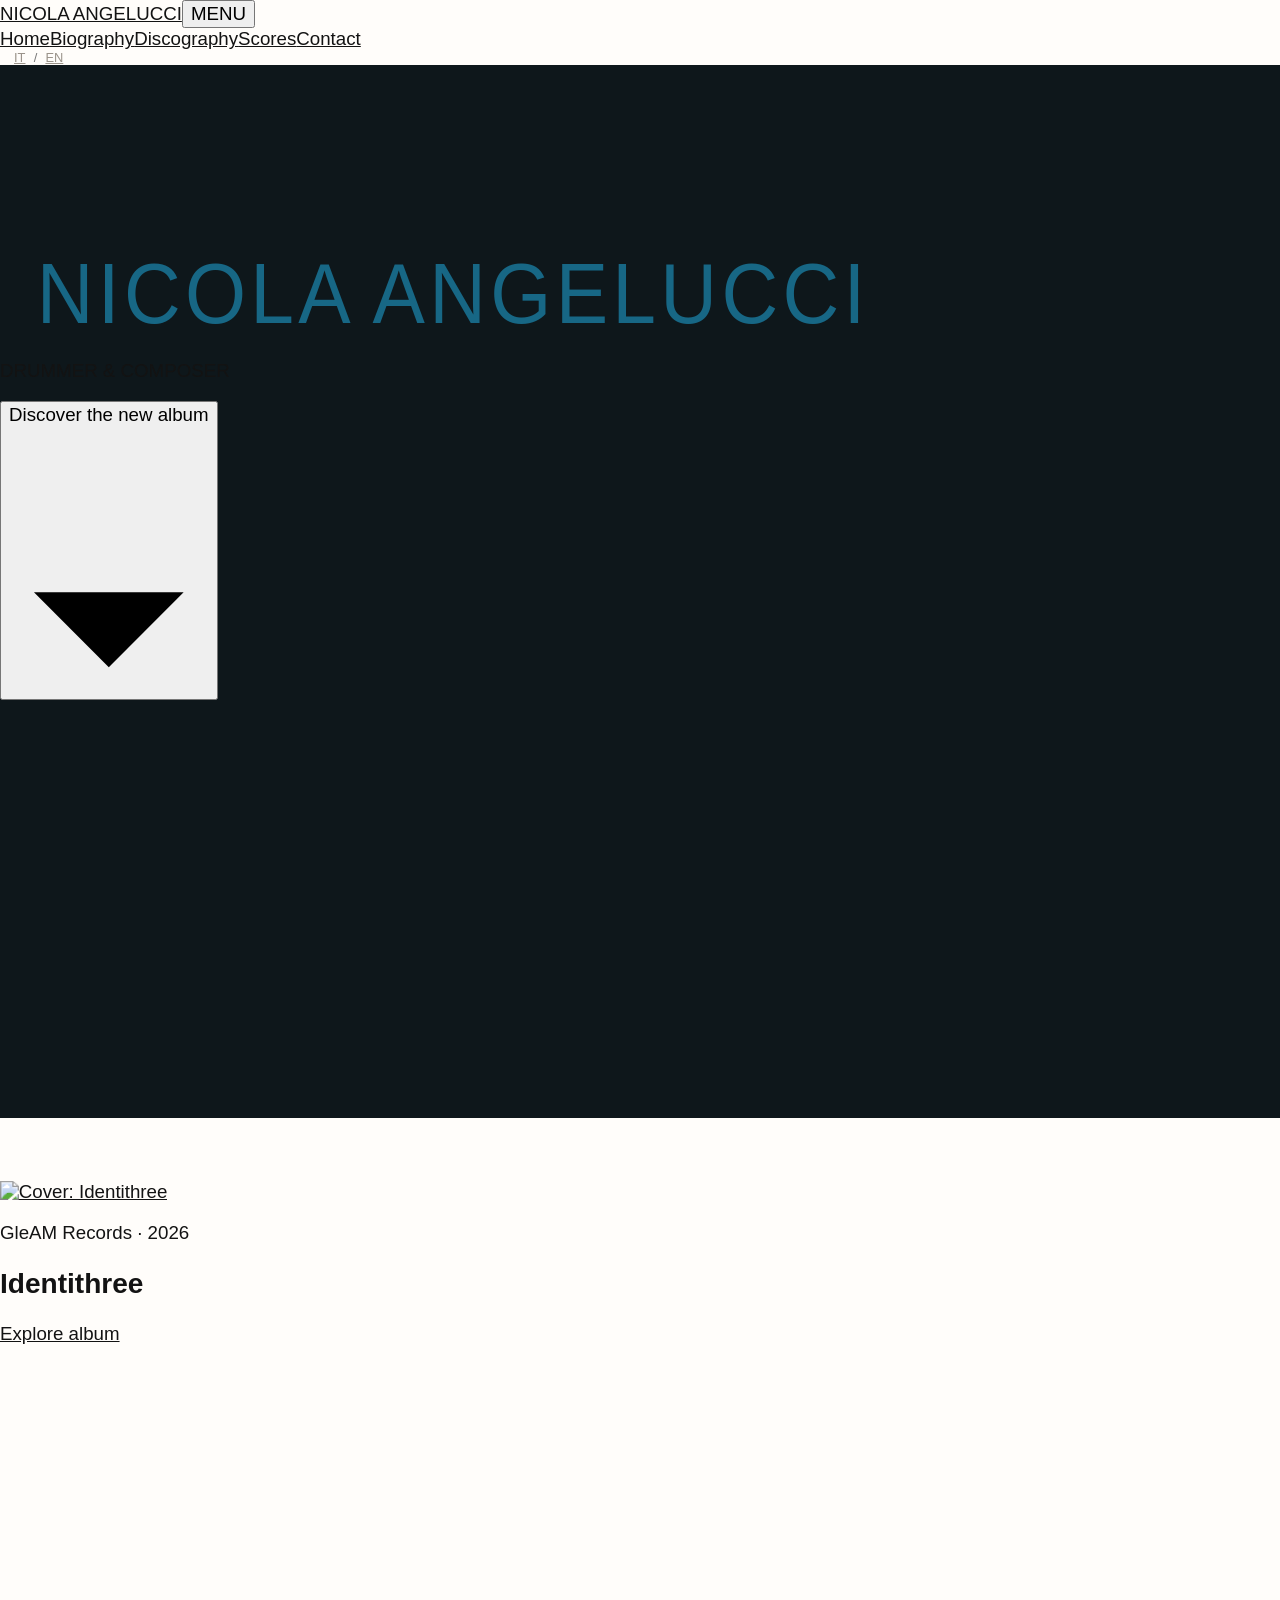
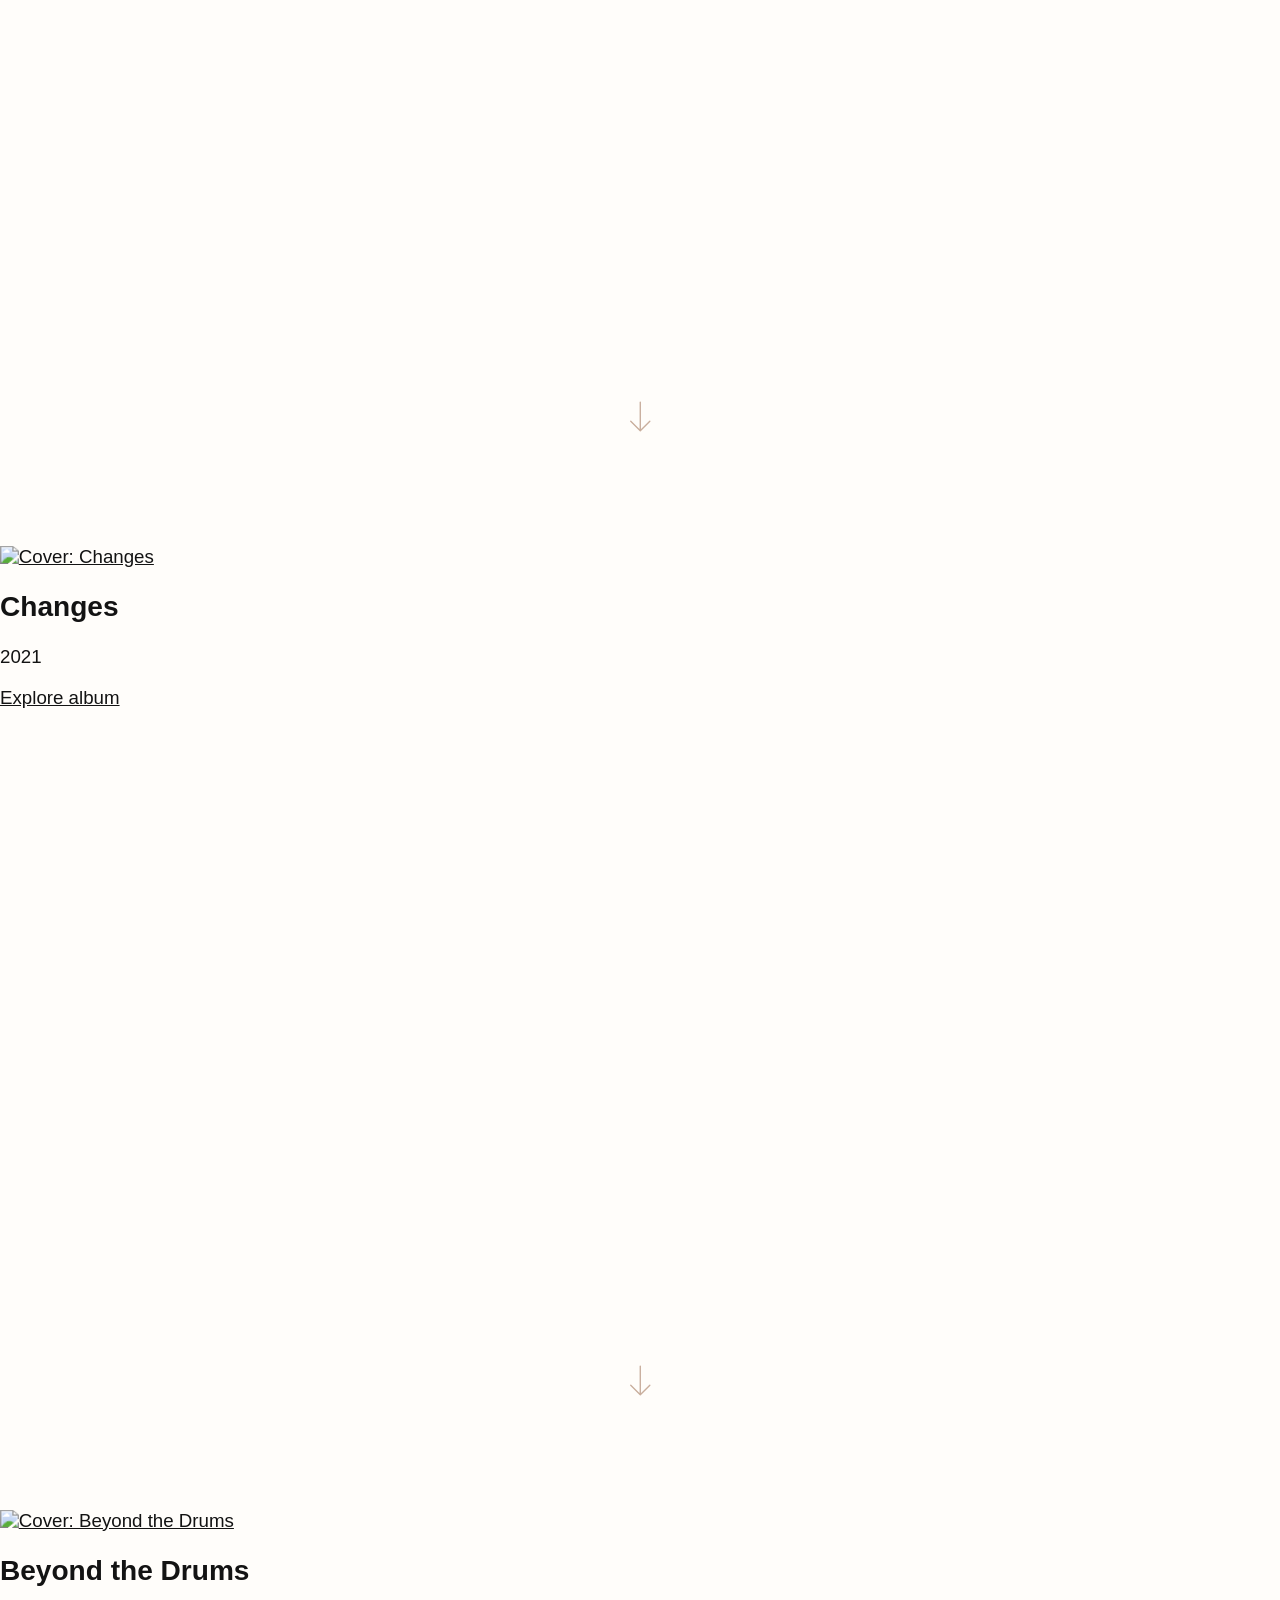
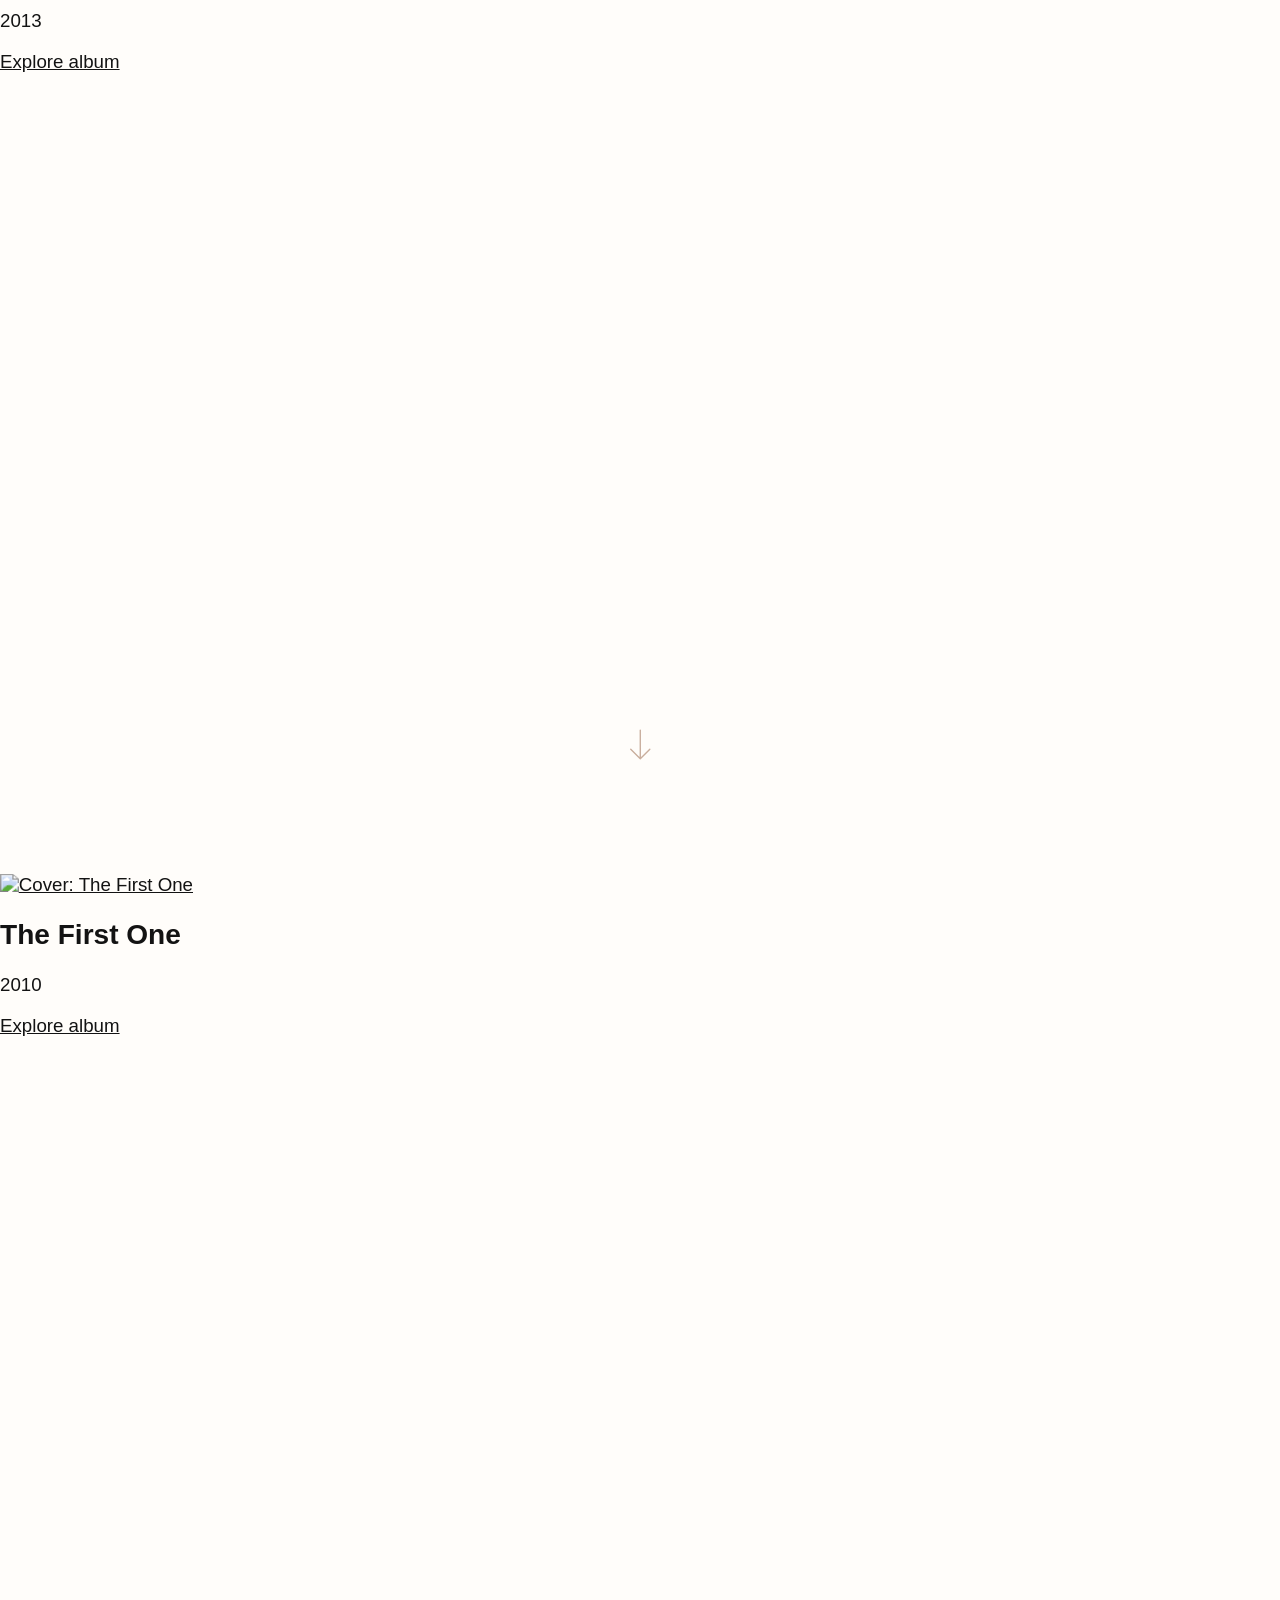
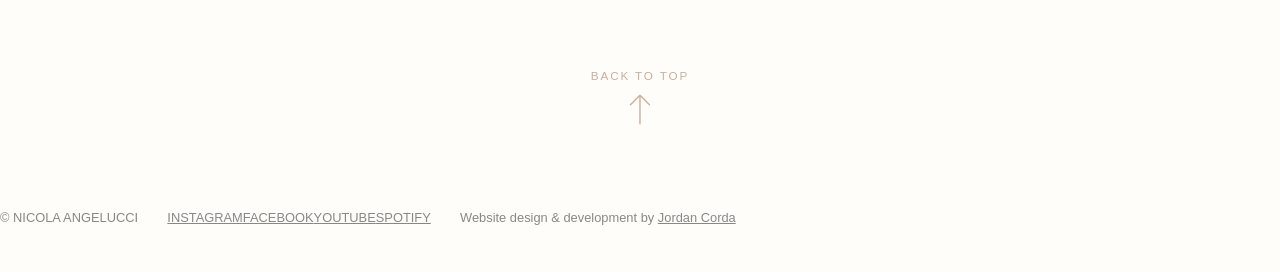
==== en/index.html @ 090c3ba3 "Add files via upload" ====
<!doctype html><html lang="en"><head><meta charset="utf-8"><meta name="viewport" content="width=device-width,initial-scale=1"><meta name="theme-color" content="#0a0a0a"><title>Drummer &amp; Composer | Nicola Angelucci</title><meta name="description" content="Nicola Angelucci — Drummer &amp; Composer"><link rel="stylesheet" href="../style.css?v=14"><link rel="alternate" hreflang="it" href="../it/index.html"><link rel="alternate" hreflang="en" href="../en/index.html"><script defer src="../script.js"></script><style>
/* V17: navigation for album sections only; hero untouched. */
.albumFeature { position: relative; }
.albumFeature .album-jump {
  position: absolute; left: 50%; bottom: clamp(17px, 3.5vh, 38px);
  transform: translateX(-50%);
  display: flex; flex-direction: column; align-items: center; justify-content: center;
  gap: 9px; padding: 10px 16px; color: #c9ae9d;
  text-decoration: none; border: 0; background: none;
  z-index: 2; font: 400 10px 'DM Sans', sans-serif;
  letter-spacing: .16em; text-transform: uppercase;
  text-align: center; white-space: nowrap;
}
.albumFeature .album-jump svg {
  height: 29px; width: 22px; stroke: currentColor; fill: none;
  stroke-width: 1.3; stroke-linecap: round; stroke-linejoin: round;
  animation: album-jump-motion 2.6s ease-in-out infinite;
}
.albumFeature .album-jump:hover,
.albumFeature .album-jump:focus-visible { color: #f5e5d8; }
@keyframes album-jump-motion {
  0%, 100% { translate: 0 0; opacity: .76; }
  50% { translate: 0 9px; opacity: 1; }
}
.albumFeature .album-jump.up svg { animation-name: album-jump-up-motion; }
@keyframes album-jump-up-motion {
  0%, 100% { translate: 0 0; opacity: .76; }
  50% { translate: 0 -9px; opacity: 1; }
}
@media (max-width: 850px) {
  .albumFeature { padding-bottom: 82px !important; }
  .albumFeature .album-jump { bottom: 10px; font-size: 9px; gap: 3px; }
  .albumFeature .album-jump svg { height: 23px; width: 18px; }
}
@media (prefers-reduced-motion: reduce) {
  .albumFeature .album-jump svg { animation: none; }
}

/* V18 — fixes the viewport reached from the original hero's Discover button.
   No change to the hero or any other page. */
@media (min-width: 851px) {
  .albumFeature {
    box-sizing: border-box;
    min-height: calc(100svh - 76px);
    padding-top: clamp(44px, 6vh, 88px);
    padding-bottom: clamp(72px, 9vh, 110px);
    scroll-margin-top: 0;
  }
  .albumFeature .coverwrap {
    max-width: min(550px, calc(100svh - 255px));
  }
}
@media (max-width: 850px) {
  /* scroll-padding on html already reserves space for the fixed header;
     don't reserve it a second time with scroll-margin. */
  .albumFeature, #identithree { scroll-margin-top: 0 !important; }
  .albumFeature { min-height: calc(100svh - 65px); }
}
</style></head><body><header class="onhero"><a class="logo" href="index.html">NICOLA ANGELUCCI</a><button class="menuBtn" type="button" aria-expanded="false" aria-controls="mainNav">MENU</button><nav id="mainNav"><a href="index.html" class="active">Home</a><a href="biography.html" class="">Biography</a><a href="discography.html" class="">Discography</a><a href="scores.html" class="">Scores</a><a href="contact.html" class="">Contact</a><span class="lang"><a href="../it/index.html" aria-current="false" lang="it">IT</a><span style="color:#777">/</span><a href="../en/index.html" aria-current="page" lang="en">EN</a></span></nav></header><main><section class="hero" id="top"><video class="videoBg" autoplay muted playsinline loop preload="auto" aria-label="Nicola Angelucci"><source src="../assets/videos/Canvas%20lungo.mp4" type="video/mp4"></video><div class="shade"></div><div class="heroCenter"><h1>NICOLA ANGELUCCI</h1><p class="job">DRUMMER &amp; COMPOSER</p></div><button class="scrollPrompt" type="button" data-scroll="identithree"><span>Discover the new album</span><svg viewBox="0 0 24 32" aria-hidden="true"><path d="M12 1v27M3 20l9 9 9-9"/></svg></button></section><section id="identithree" class="albumFeature "><div class="coverwrap"><a href="album-identithree.html" aria-label="Explore album: Identithree"><img src="../assets/albums/indentithree.jpeg" alt="Cover: Identithree" loading="lazy"></a></div><div class="albumInfo"><p class="eyebrow">GleAM Records · 2026</p><h2>Identithree</h2><a class="under" href="album-identithree.html">Explore album</a></div><a class="album-jump " href="#changes" aria-label="Discover Changes"><svg aria-hidden="true" viewBox="0 0 24 32"><path d="M12 2v26M3 20l9 9 9-9"/></svg></a></section><section id="changes" class="albumFeature reverse"><div class="coverwrap"><a href="album-changes.html" aria-label="Explore album: Changes"><img src="../assets/albums/Changes%20cover.jpg" alt="Cover: Changes" loading="lazy"></a></div><div class="albumInfo"><h2>Changes</h2><p class="year">2021</p><a class="under" href="album-changes.html">Explore album</a></div><a class="album-jump " href="#beyond-the-drums" aria-label="Discover Beyond the Drums"><svg aria-hidden="true" viewBox="0 0 24 32"><path d="M12 2v26M3 20l9 9 9-9"/></svg></a></section><section id="beyond-the-drums" class="albumFeature "><div class="coverwrap"><a href="album-beyond-the-drums.html" aria-label="Explore album: Beyond the Drums"><img src="../assets/albums/Nicola%20Angelucci%20%E2%80%93%20Beyond%20The%20Drums%20cover.jpg" alt="Cover: Beyond the Drums" loading="lazy"></a></div><div class="albumInfo"><h2>Beyond the Drums</h2><p class="year">2013</p><a class="under" href="album-beyond-the-drums.html">Explore album</a></div><a class="album-jump " href="#the-first-one" aria-label="Discover The First One"><svg aria-hidden="true" viewBox="0 0 24 32"><path d="M12 2v26M3 20l9 9 9-9"/></svg></a></section><section id="the-first-one" class="albumFeature reverse"><div class="coverwrap"><a href="album-the-first-one.html" aria-label="Explore album: The First One"><img src="../assets/albums/Nicola%20Angelucci%20-%20The%20First%20One%20cover.jpg" alt="Cover: The First One" loading="lazy"></a></div><div class="albumInfo"><h2>The First One</h2><p class="year">2010</p><a class="under" href="album-the-first-one.html">Explore album</a></div><a class="album-jump up" href="#top" aria-label="Back to top"><span>Back to top</span><svg aria-hidden="true" viewBox="0 0 24 32"><path d="M12 30V4M3 12l9-9 9 9"/></svg></a></section></main><footer><div>© NICOLA ANGELUCCI</div><div class="footlinks"><a href="https://www.instagram.com/nikangelucci/" target="_blank" rel="noopener">INSTAGRAM</a><a href="https://www.facebook.com/nicolaangelucciofficial" target="_blank" rel="noopener">FACEBOOK</a><a href="https://www.youtube.com/@nikangelucci" target="_blank" rel="noopener">YOUTUBE</a><a href="https://open.spotify.com/intl-it/artist/6oWLcJrtJ12xgHIqOw0FEK?si=9ErU8SwfTuW76TPOne0qnA" target="_blank" rel="noopener">SPOTIFY</a></div><div class="site-credit">Website design &amp; development by <a href="https://jordancorda.com" target="_blank" rel="noopener">Jordan Corda</a></div></footer></body></html>
---- style.css ----
@charset "UTF-8";
:root {--bg:#0b0b0c;--ink:#f1efec;--muted:#aaa8a6;--coral:#e7a08d;--ice:#bbdce3;--rule:#343434; color-scheme:dark}
* {box-sizing:border-box}
html {scroll-behavior:smooth;scroll-padding-top:86px}
body {margin:0;background:var(--bg);color:var(--ink);font-family:"Helvetica Neue",Helvetica,Arial,sans-serif;font-weight:350;-webkit-font-smoothing:antialiased}
a {color:inherit}
button {font:inherit}
button,a,summary {-webkit-tap-highlight-color:transparent}
:focus-visible {outline:2px solid var(--ice);outline-offset:5px}
.shell {max-width:1320px;margin:0 auto;padding-left:clamp(22px,5.4vw,82px);padding-right:clamp(22px,5.4vw,82px)}
.skip {position:absolute;left:-9999px;top:0}.skip:focus {left:12px;top:12px;z-index:1000;background:white;color:black;padding:12px}
.site-head {height:78px;background:var(--bg);position:relative;z-index:9}
.head-inner {height:100%;display:flex;align-items:center;gap:24px;justify-content:space-between}
.wordmark {font-size:19px;font-weight:550;letter-spacing:.035em;text-decoration:none;white-space:nowrap}
.nav {display:flex;align-items:center;gap:clamp(14px,2vw,30px);margin-left:auto}
.nav a {text-decoration:none;font-size:12px;letter-spacing:.035em;color:#ceccca;white-space:nowrap}
.nav a:hover,.underlink:hover,.socials a:hover {color:var(--coral)}
.lang {display:flex;align-items:center;gap:7px;color:#777;font-size:11px;margin-left:12px;white-space:nowrap}
.lang button {cursor:pointer;background:none;border:0;color:#898989;padding:8px 2px;font-size:11px;letter-spacing:.035em}
.lang button[aria-pressed=true] {color:var(--coral)}
.hero {height:clamp(630px,calc(100svh - 78px),820px);min-height:560px;position:relative;isolation:isolate;overflow:hidden;background:#101010}
.hero-photo {position:absolute;right:0;top:0;height:100%;width:65%;object-fit:cover;object-position:center 29%;z-index:-2;filter:contrast(1.03) brightness(.88);-webkit-mask-image:linear-gradient(90deg, transparent 0%, #000 26%,#000 100%);mask-image:linear-gradient(90deg, transparent 0%, #000 26%,#000 100%)}
.hero::after {content:"";position:absolute;inset:0;background:linear-gradient(90deg,#0b0b0c 4%,#0b0b0ca5 37%,transparent 76%);z-index:-1;pointer-events:none}
.hero-inner {height:100%;display:flex;align-items:center}
.hero-content {position:relative;padding-bottom:18px;max-width:780px}
.role {margin:0 0 27px;letter-spacing:.19em;font-size:12px;color:var(--ice);font-weight:500}
h1 {margin:0;font-size:clamp(79px,10.7vw,162px);line-height:.88;letter-spacing:-.09em;font-weight:320;color:var(--coral)}
h1 span {display:block}
.release {margin:34px 0 0;font-size:14px;letter-spacing:.1em;font-weight:400;color:#e6e2de}
.hero-actions {margin-top:28px;display:flex;align-items:center;gap:26px;flex-wrap:wrap}
.primary-action {background:var(--ice);color:#111;display:inline-block;text-decoration:none;padding:14px 27px;min-width:124px;text-align:center;font-size:13px;font-weight:550;min-height:48px}
.primary-action:hover {background:var(--coral)}
.text-action {text-decoration:none;font-size:13px;border-bottom:1px solid #929292;padding:11px 0 7px}
.text-action:hover {color:var(--coral);border-color:var(--coral)}
.photo-credit {position:absolute;right:19px;bottom:13px;font-size:10px;letter-spacing:.02em;color:#bdbdbd}
.content-section {padding-top:112px;padding-bottom:114px;border-bottom:1px solid #2c2c2c;scroll-margin-top:40px}
.section-head {display:flex;align-items:baseline;justify-content:space-between;gap:20px;margin-bottom:46px}
.section-head h2 {font-size:clamp(30px,3.2vw,44px);font-weight:350;letter-spacing:-.048em;margin:0;line-height:1.1}
.section-side {font-size:12px;color:var(--muted);margin:0}
.music-layout {display:grid;grid-template-columns:minmax(245px,440px) minmax(0,1fr);gap:clamp(38px,7vw,110px);align-items:center}
.cover-block img {width:100%;display:block;aspect-ratio:1;object-fit:cover}
.cover-block p {color:#999;font-size:11px;letter-spacing:.08em;margin:13px 0 0}
.music-information {min-width:0;max-width:620px}
.album-copy {font-size:clamp(20px,2.1vw,27px);line-height:1.5;letter-spacing:-.018em;font-weight:320;margin:0 0 32px;color:#e5e3e0}
.spotify-frame {width:100%;height:152px;overflow:hidden;border-radius:12px;background:#171717;isolation:isolate;position:relative;clip-path:inset(0 round 12px)}
.spotify-frame iframe {border:0;display:block;width:100%;height:152px;background:#171717;border-radius:12px}
.underlink {display:inline-flex;text-decoration:none;align-items:center;font-size:12px;color:var(--ice);border-bottom:1px solid #65818a;padding:3px 0 5px;line-height:1.4}
.music-information > .underlink {margin-top:15px}
.lineup-details {border-top:1px solid var(--rule);margin-top:34px;padding-top:18px}
.lineup-details summary,.bio-content summary {cursor:pointer;display:table;list-style:none;font-size:13px;color:#d8d7d3;user-select:none}
.lineup-details summary::-webkit-details-marker,.bio-content summary::-webkit-details-marker {display:none}
.lineup-details summary::after,.bio-content summary::after {content:" +";color:var(--coral)}
.lineup-details[open] summary::after,.bio-content details[open] summary::after {content:" −"}
.lineup {display:grid;grid-template-columns:1fr 1fr;gap:12px 24px;padding-top:23px;font-size:12px}
.lineup p {margin:0;color:#f1f0ee}
.lineup span {display:block;color:#aaa8a6;margin-top:3px;font-size:11px}
.video-display {max-width:930px;aspect-ratio:16/9;background:#191919}
.video-display iframe {border:0;width:100%;height:100%;display:block}
.video-links {display:flex;gap:22px;flex-wrap:wrap;margin-top:18px}
.press-lead {max-width:965px}
.press-quote {font-size:clamp(26px,3.9vw,52px);font-weight:300;letter-spacing:-.042em;line-height:1.25;margin:0 0 24px}
.press-source {color:var(--ice);text-decoration:none;font-size:13px}
.press-source:hover {color:var(--coral)}
.press-notes {display:flex;gap:16px 36px;flex-wrap:wrap;margin-top:35px}
.press-notes a {text-decoration:none;border-bottom:1px solid #4e4e4e;padding-bottom:6px;color:#d6d4d1;font-size:13px}
.press-notes a:hover {color:var(--coral)}
.record-grid {display:grid;grid-template-columns:repeat(4,minmax(0,1fr));column-gap:clamp(15px,2.2vw,30px);row-gap:44px}
.record {min-width:0}
.record-cover {display:block;aspect-ratio:1;overflow:hidden;background:#1a1a1a}
.record-cover img {width:100%;height:100%;object-fit:cover;display:block;transition:transform .2s ease}
.record-cover:hover img {transform:scale(1.035)}
.record h3 {font-size:15px;font-weight:500;line-height:1.35;letter-spacing:-.012em;margin:13px 0 4px}
.record h3 a {text-decoration:none}
.record h3 a:hover {color:var(--coral)}
.record p {font-size:12px;color:#aaa;line-height:1.48;margin:0}
.bio-content {max-width:790px}
.bio-short {font-size:clamp(20px,2.3vw,28px);line-height:1.55;letter-spacing:-.02em;font-weight:300;margin:0 0 28px}
.bio-content details {border-top:1px solid var(--rule);padding-top:17px}
.bio-long {margin:24px 0 0;max-width:700px;font-size:15px;line-height:1.8;color:#c8c7c5}
.bio-long p {margin:0 0 19px}
.contact-section {padding-bottom:130px}
.email-link {font-size:clamp(27px,4.8vw,65px);font-weight:300;letter-spacing:-.04em;color:var(--ice);text-decoration:none}
.email-link:hover {color:var(--coral)}
.socials {display:flex;gap:17px 26px;flex-wrap:wrap;margin-top:33px}
.socials a {text-decoration:none;font-size:13px;color:#ccc;border-bottom:1px solid #555;padding-bottom:6px}
footer {display:flex;justify-content:space-between;gap:25px;padding-top:30px;padding-bottom:40px;font-size:11px;color:#888}
@media(max-width:1000px){.nav {gap:14px}.hero-photo {width:70%}h1 {font-size:clamp(84px,12vw,130px)}.music-layout {gap:34px}}
@media(max-width:760px){.site-head {height:auto}.head-inner {min-height:64px;gap:13px;flex-wrap:wrap;padding-top:15px;padding-bottom:12px}.wordmark {font-size:16px}.lang {margin-left:auto}.nav {order:3;width:100%;gap:20px;overflow-x:auto;white-space:nowrap;padding:8px 0 2px;scrollbar-width:none}.nav::-webkit-scrollbar {display:none}.nav a {font-size:12px}.hero {height:700px;min-height:610px}.hero-photo {width:100%;height:83%;object-position:center 20%;-webkit-mask-image:linear-gradient(0deg, transparent 0%, #000 42%);mask-image:linear-gradient(0deg, transparent 0%, #000 42%)}.hero::after {background:linear-gradient(0deg,#0b0b0c 3%,#0b0b0ce9 30%,#0b0b0c40 68%,transparent 100%)}.hero-inner {align-items:flex-end}.hero-content {padding-bottom:78px}h1 {font-size:clamp(66px,14vw,103px)}.role {font-size:10px;margin-bottom:16px}.release {margin-top:21px;font-size:12px}.hero-actions {margin-top:19px}.photo-credit {font-size:9px;right:16px;bottom:12px}.content-section {padding-top:76px;padding-bottom:80px}.section-head {margin-bottom:32px}.music-layout {grid-template-columns:1fr;gap:30px}.cover-block {max-width:420px}.music-information {max-width:650px}.record-grid {grid-template-columns:repeat(2,minmax(0,1fr));gap:32px 20px}}
@media(max-width:400px){h1 {font-size:clamp(59px,13.9vw,70px)}.hero {height:640px;min-height:590px}.hero-content {padding-bottom:70px}.head-inner {padding-left:20px;padding-right:20px}.shell {padding-left:20px;padding-right:20px}.nav {gap:16px}.lineup {grid-template-columns:1fr}.record-grid {column-gap:14px}.record h3 {font-size:14px}}
@media(prefers-reduced-motion:reduce){html{scroll-behavior:auto}.record-cover img {transition:none}}

/* REVISIONE RAFFINATA — 24 OTTOBRE 2026
   Preserva gli originali, rimuove elementi visivi superflui, mantiene un solo sfondo. */

/* Hero: nome più elegante; link nello stesso linguaggio tipografico della pagina. */
h1 {
 font-family:"Baskerville","Iowan Old Style","GFS Didot",Georgia,serif;
 font-size:clamp(82px,9.7vw,148px);
 font-weight:400;
 letter-spacing:-.060em;
 line-height:.92;
}
.hero-actions {gap:36px;margin-top:26px}
.hero-actions a {display:inline-block;min-width:0;min-height:0;background:transparent;color:var(--ice);border:0;border-bottom:1px solid rgba(187,220,227,.6);border-radius:0;text-decoration:none;padding:5px 0 8px;text-align:left;font-size:13px;font-weight:400;letter-spacing:.075em;transition:color .18s ease,border-color .18s ease}
.hero-actions a:hover {background:transparent;color:var(--coral);border-color:var(--coral)}
.hero-actions .primary-action {color:var(--ice)}
.hero-actions .text-action {color:#e8e4df}
/* Overlap of image fade with the continuous black background. */
.hero::before {content:"";position:absolute;left:0;right:0;bottom:-1px;height:clamp(100px,17vw,210px);background:linear-gradient(0deg,var(--bg) 0%,rgba(11,11,12,.55) 34%,transparent 100%);z-index:0;pointer-events:none}
.hero-inner {position:relative;z-index:1}
.photo-credit {z-index:2}
.music-section {padding-top:62px;}
.music-layout {grid-template-columns:minmax(230px,380px) minmax(0,1fr);gap:clamp(38px,8vw,122px);align-items:center}
.cover-block {position:relative}
.cover-block img {width:100%;box-shadow:0 18px 48px rgba(0,0,0,.13)}
.album-copy {max-width:590px;font-size:clamp(19px,1.9vw,26px);line-height:1.55;margin-bottom:32px}
/* Spotify waits for an intentional click: no blank white iframe while offline. */
.spotify-frame {height:152px;background:#19191b;overflow:hidden;border-radius:13px;clip-path:inset(0 round 13px)}
.spotify-frame iframe {width:100%;height:100%;border:0;display:block;border-radius:13px;color-scheme:dark}
.spotify-launch {width:100%;height:100%;display:flex;gap:10px;flex-direction:column;align-items:flex-start;justify-content:center;padding:21px 28px;border:0;background:#19191b;color:var(--ink);cursor:pointer;position:relative;text-align:left}
.spotify-launch:hover {background:#202023}
.spotify-label {font-size:24px;line-height:1.1;font-weight:500;letter-spacing:-.035em}
.spotify-button-text {font-size:12px;font-weight:400;color:#b9b9b9;letter-spacing:.025em}
.play-icon {position:absolute;right:26px;top:50%;transform:translateY(-50%);font-size:16px;color:var(--ice);border:1px solid #5d7178;width:39px;height:39px;border-radius:50%;display:grid;place-items:center;padding-left:2px}
/* Two video panels: main film on the left, solo film on the right. */
.video-grid {display:grid;grid-template-columns:minmax(0,1.24fr) minmax(0,.88fr);gap:clamp(20px,3.4vw,46px);align-items:start}
.video-unit {min-width:0}
.video-box {width:100%;aspect-ratio:16/9;background:#151515;overflow:hidden;position:relative;isolation:isolate}
.video-preview {display:grid;place-items:center;width:100%;height:100%;border:0;cursor:pointer;background-color:#171719;background-image:linear-gradient(0deg,rgba(8,8,9,.62),rgba(8,8,9,.07)),var(--video-thumb);background-size:cover;background-repeat:no-repeat;background-position:center;transition:filter .2s ease}
.video-preview:hover {filter:brightness(1.15)}
.video-play {color:#fff;font-size:17px;border:1px solid rgba(255,255,255,.9);border-radius:50%;width:56px;height:56px;display:grid;place-items:center;padding-left:4px;background:rgba(11,11,12,.35)}
.video-box iframe {width:100%;height:100%;border:0;display:block;background:#151515}
.video-caption {display:flex;justify-content:space-between;align-items:baseline;gap:16px;margin-top:16px}
.video-caption h3 {font-size:17px;font-weight:350;letter-spacing:-.015em;margin:0}
.video-caption a {font-size:12px;color:var(--muted);text-decoration:none;border-bottom:1px solid rgba(150,150,150,.5);padding-bottom:4px}
.video-caption a:hover {color:var(--coral)}
.channel-link {margin-top:35px}
/* Press: two real attributed excerpts, intentionally restrained. */
.press-feature {display:grid;grid-template-columns:minmax(0,1.12fr) minmax(0,.88fr);gap:clamp(28px,5.4vw,82px);align-items:start}
.press-card {margin:0;max-width:650px}
.press-card blockquote {font-weight:300;letter-spacing:-.03em;line-height:1.46;margin:0 0 24px}
.press-primary blockquote {font-size:clamp(22px,2.35vw,32px)}
.press-secondary blockquote {font-size:clamp(20px,2vw,27px);color:#e1dfdc}
.press-card figcaption a {text-decoration:none;font-size:12px;color:var(--ice)}
.press-card figcaption a span {color:var(--muted)}
.press-card figcaption a:hover {color:var(--coral)}
.press-notes {margin-top:45px;gap:18px 32px}
.press-notes a {font-size:12px}
/* Links and final contact are deliberately quiet. */
.email-link {font-size:clamp(21px,2.25vw,30px);font-weight:350;letter-spacing:-.025em;color:var(--ice);border-bottom:1px solid rgba(187,220,227,.6);padding-bottom:6px;display:inline-block}
.socials {margin-top:38px}
.socials a {color:#b9b8b6}
@media(max-width:1000px){h1{font-size:clamp(78px,10.3vw,118px)}.music-layout{gap:38px}}
@media(max-width:760px){
 h1 {font-size:clamp(64px,13.3vw,104px);letter-spacing:-.055em}
 .hero::before {height:150px}
 .hero-actions {gap:25px;margin-top:24px}
 .music-section {padding-top:50px}
 .music-layout {grid-template-columns:1fr;gap:32px}
 .cover-block {max-width:350px}
 .video-grid {grid-template-columns:1fr;gap:36px}
 .press-feature {grid-template-columns:1fr;gap:42px}
 .press-secondary blockquote {font-size:23px}
 .press-notes {margin-top:38px}
}
@media(max-width:400px){h1 {font-size:clamp(60px,13.1vw,74px)}.hero-actions {gap:23px}}
@media(prefers-reduced-motion:reduce){.hero-actions a,.video-preview {transition:none}}


/* REVISIONE V2 — 24 OTTOBRE 2026 */
.hero-content{max-width:700px}
.role{width:100%;text-align:center;margin:0 0 30px;font-size:12px;letter-spacing:.20em}
h1{font-family:"Avenir Next","Helvetica Neue",Helvetica,Arial,sans-serif;font-size:clamp(86px,10vw,150px);font-weight:250;letter-spacing:-.055em;line-height:.88;text-transform:uppercase}
.hero-actions{width:100%;justify-content:center;gap:34px;margin-top:30px}
.hero-actions a{text-align:center}
.spotify-frame{width:100%;height:152px;overflow:hidden;border-radius:14px;background:#121214;box-shadow:0 10px 28px rgba(0,0,0,.22)}
.spotify-frame iframe{display:block;width:100%;height:100%;border:0;border-radius:14px;background:#121214}
.video-grid{grid-template-columns:repeat(2,minmax(0,1fr));gap:clamp(24px,3vw,36px);align-items:start}
.video-unit,.video-featured,.video-secondary{width:100%}
.video-box{aspect-ratio:16/9}
.press-card blockquote{margin:0 0 18px}
.press-primary blockquote{font-size:clamp(20px,2.15vw,29px)}
.press-secondary blockquote{font-size:clamp(18px,1.9vw,25px)}
.press-notes{display:grid;grid-template-columns:1fr;gap:12px;margin-top:36px;max-width:360px}
.press-notes a{display:inline-block;width:fit-content;padding-bottom:4px}
@media(max-width:760px){
 .hero-content{max-width:100%}
 .role{margin-bottom:18px}
 h1{font-size:clamp(68px,13vw,106px)}
 .hero-actions{gap:24px;margin-top:24px}
 .video-grid{grid-template-columns:1fr;gap:30px}
}


/* RIFINITURE V3 — Solo i ritocchi approvati dall'artista. */
/* Stessa famiglia tipografica della versione precedente, ridotta di circa il 20%. */
h1 {font-size:clamp(70px,8vw,120px)}
@media (max-width:1000px) {h1 {font-size:clamp(65px,8.3vw,95px)}}
@media (max-width:760px) {h1 {font-size:clamp(55px,10.7vw,84px)}}
@media (max-width:400px) {h1 {font-size:clamp(52px,10.7vw,61px)}}
/* Spotify e Video sono link testuali senza linee di sottolineatura. */
.hero-actions a,.hero-actions a:hover,.hero-actions a:focus-visible {border:0;border-bottom:0;text-decoration:none;padding:5px 0}
/* Link alle recensioni disposti in orizzontale e a capo solo se serve. */
.press-notes {display:flex;flex-direction:row;flex-wrap:wrap;align-items:baseline;gap:14px 30px;max-width:none;margin-top:40px}
.press-notes a {width:auto;white-space:nowrap}
/* Nessuna didascalia con titoli sotto i video; rimane il link YouTube. */
.video-caption {justify-content:flex-end}


/* VERSIONE 4 — Rifiniture mirate. Nessuna variazione alla struttura o alle sezioni. */
/* Il nome è più arioso e vicino all'eleganza lineare della copertina originale. */
.hero-content {width:min(100%,590px);max-width:590px}
h1 {
 font-family:"Helvetica Neue","Avenir Next",Helvetica,Arial,sans-serif;
 font-size:clamp(64px,6.8vw,98px);
 font-weight:200;
 letter-spacing:.018em;
 line-height:1.02;
 text-align:center;
}
.role {text-align:center;letter-spacing:.19em}
.hero-actions {justify-content:center}
/* L'header non è fisso: i link interni non devono far vedere la sezione precedente. */
html {scroll-padding-top:0}
.content-section, .music-section {scroll-margin-top:0}
.music-section {padding-top:clamp(70px,6vw,96px)}
/* Il player resta disponibile e si apre sulla pagina, ma non domina la composizione. */
.spotify-listening {margin-top:33px;max-width:600px}
.spotify-toggle {
 color:var(--ice);display:inline-flex;align-items:center;gap:13px;
 border:0;border-bottom:1px solid rgba(187,220,227,.38);
 background:transparent;padding:10px 0 11px;cursor:pointer;
 font-family:inherit;font-size:14px;font-weight:400;letter-spacing:.018em;
}
.spotify-toggle:hover {color:var(--coral);border-color:var(--coral)}
.spotify-toggle-mark {display:inline-grid;place-items:center;font-size:10px;width:24px;height:24px;border:1px solid currentColor;border-radius:50%;padding-left:2px}
.spotify-frame[hidden] {display:none!important}
.spotify-listening .spotify-frame {margin-top:22px;max-width:600px}
.spotify-listening .spotify-frame iframe {display:block;width:100%;height:100%;border:0;border-radius:13px}
.lineup-details {margin-top:32px}
/* Link press in riga distribuiti sull'intera larghezza, con a capo naturale su mobile. */
.press-notes {display:flex;flex-wrap:wrap;align-items:center;justify-content:space-between;column-gap:clamp(12px,1.9vw,28px);row-gap:20px;width:100%;max-width:none}
.press-notes a {white-space:nowrap}
@media(max-width:1000px){h1{font-size:clamp(62px,7.3vw,85px)}}
@media(max-width:760px){
 .hero-content {width:100%;max-width:100%}
 h1 {font-size:clamp(54px,10.6vw,81px);letter-spacing:.012em}
 .music-section {padding-top:70px}
 .press-notes {justify-content:flex-start;column-gap:24px}
}
@media(max-width:400px){h1{font-size:clamp(49px,10.6vw,62px)}}


/* V5 — Solo 3 interventi: nome, ascolto Spotify, ancoraggio Awakenings.
   Altre sezioni e contenuti invariati rispetto alla V4. */
h1 {
 font-family:"Helvetica Neue","Arial Narrow",Helvetica,Arial,sans-serif;
 font-size:clamp(60px,6.35vw,91px);
 font-weight:200;
 letter-spacing:.075em;
 line-height:1.10;
 text-align:center;
 transform:scaleX(.91);
 transform-origin:center center;
}
/* Quando si clicca sul menu, l'album ha una schermata propria, senza mostrare
   l'ultima parte della foto né la scritta "Video" sottostante. */
.music-section {
 min-height:100svh;
 display:flex;
 align-items:center;
 padding-top:clamp(52px,6vh,80px);
 padding-bottom:clamp(52px,6vh,80px);
 scroll-margin-top:0;
}
.music-section .music-layout {width:100%}
/* L'anteprima è autentica e interattiva, non un player ricreato o un link esterno.
   Resta più stretta del testo e senza cornici decorative o ombre. */
.music-information .album-copy {margin-bottom:29px}
.spotify-listening {max-width:465px;margin-top:0}
.spotify-listening .spotify-frame {
 display:block;
 margin-top:0;
 width:100%;max-width:465px;
 height:152px;
 border:0;
 border-radius:10px;
 overflow:hidden;
 clip-path:inset(0 round 10px);
 background:#171719;
 box-shadow:none;
}
.spotify-listening .spotify-frame iframe {
 display:block;width:100%;height:152px;border:0;
 border-radius:10px;background:#171719;
}
.music-information .lineup-details {margin-top:36px}
@media(max-width:1000px){h1{font-size:clamp(59px,6.7vw,83px)}}
@media(max-width:760px){
 h1{font-size:clamp(52px,10.0vw,78px);letter-spacing:.045em;transform:scaleX(.94)}
 .music-section {min-height:100svh;padding-top:70px;padding-bottom:78px;align-items:center}
 .spotify-listening,.spotify-listening .spotify-frame{max-width:100%}
}
@media(max-width:400px){h1{font-size:clamp(48px,10.0vw,59px)}}



/* V7 — raffinazione finale su nome, sezione album e pulizia crediti foto */
.photo-credit{display:none!important}
footer{justify-content:flex-start}
footer [data-t="copyright"]{display:none!important}

.hero-content{width:min(100%,610px);max-width:610px}
.role{margin-bottom:24px;text-align:center;letter-spacing:.18em}
h1{
  font-family:"Helvetica Neue","Avenir Next",Helvetica,Arial,sans-serif;
  font-size:clamp(54px,5.7vw,78px);
  font-weight:200;
  letter-spacing:.15em;
  line-height:1.04;
  text-align:center;
  text-transform:uppercase;
  transform:scaleX(.88);
  transform-origin:center;
}
h1 span{margin-top:.16em}
.hero-actions{justify-content:center;gap:30px;margin-top:28px}
.hero-actions a{font-size:13px;letter-spacing:.08em;color:var(--ice)}
.hero-actions a:hover{color:var(--coral)}

.music-section{
  min-height:100svh;
  display:flex;
  align-items:center;
  padding-top:clamp(34px,4.5vh,52px);
  padding-bottom:clamp(34px,4.5vh,52px);
}
.music-layout{
  grid-template-columns:minmax(250px,360px) minmax(0,1fr);
  gap:clamp(34px,6vw,100px);
  align-items:start;
}
.cover-block{align-self:center}
.cover-block img{display:block;width:100%;height:auto;box-shadow:0 18px 36px rgba(0,0,0,.24)}
.cover-block p{margin-top:14px;font-size:11px;letter-spacing:.08em;color:#8f8d8b}
.music-information{
  display:flex;
  flex-direction:column;
  justify-content:center;
  align-self:center;
  max-width:640px;
}
.music-information .album-copy{
  margin:0;
  max-width:31ch;
  font-size:clamp(22px,2.1vw,28px);
  line-height:1.52;
  letter-spacing:-.03em;
  color:#f1efec;
}
.lineup-details{
  order:2;
  margin-top:24px;
  border-top:0;
  padding-top:0;
}
.lineup-details summary{
  display:inline-flex;
  align-items:center;
  gap:8px;
  list-style:none;
  font-size:14px;
  letter-spacing:.02em;
  color:#cbc8c4;
  cursor:pointer;
  padding:0;
}
.lineup-details summary::-webkit-details-marker{display:none}
.lineup-details summary::after{content:'+';color:var(--coral);font-size:16px;line-height:1;transition:transform .18s ease}
.lineup-details[open] summary::after{transform:rotate(45deg)}
.lineup{margin-top:18px;padding-top:0;border-top:1px solid rgba(255,255,255,.09);padding-top:18px}
.spotify-listening{
  order:3;
  margin-top:26px;
  max-width:495px;
}
.spotify-frame{
  width:100%;
  height:152px;
  position:relative;
  overflow:hidden;
  border-radius:12px;
  background:#151517;
  clip-path:inset(1px round 12px);
  -webkit-mask-image:-webkit-radial-gradient(white,black);
  isolation:isolate;
  box-shadow:none;
}
.spotify-frame::before{
  content:"";
  position:absolute;
  inset:0;
  border-radius:12px;
  box-shadow:inset 0 0 0 2px #0b0b0c;
  pointer-events:none;
  z-index:2;
}
.spotify-frame iframe{
  display:block;
  width:100%;
  height:100%;
  border:0;
  background:#151517;
  border-radius:12px;
}
#music .section-head{display:none}

.press-notes{
  display:flex;
  flex-wrap:wrap;
  align-items:center;
  justify-content:space-between;
  gap:18px 26px;
  width:100%;
  max-width:none;
}
.press-notes a{white-space:nowrap}

@media(max-width:1000px){
  h1{font-size:clamp(52px,6.2vw,70px);letter-spacing:.13em}
  .music-information .album-copy{font-size:clamp(24px,3.3vw,34px)}
}
@media(max-width:760px){
  h1{font-size:clamp(48px,11vw,68px);letter-spacing:.11em;transform:scaleX(.92)}
  .music-section{padding-top:52px;padding-bottom:52px;align-items:center}
  .music-layout{grid-template-columns:1fr;gap:30px}
  .cover-block{max-width:320px}
  .music-information{max-width:100%}
  .music-information .album-copy{max-width:none;font-size:clamp(21px,5.6vw,27px)}
  .spotify-listening{max-width:100%}
  .press-notes{justify-content:flex-start;gap:14px 22px}
}
@media(max-width:400px){
  h1{font-size:clamp(44px,11vw,56px)}
}


/* V8 — nuova homepage e pagina Awakenings; navigazione senza sezioni sovrapposte. */
.hero-content {
 width:min(100%,690px); max-width:690px;
 display:flex;flex-direction:column;align-items:center;
 padding-bottom:0;
}
.hero h1{
 font-family:"Helvetica Neue","Arial Narrow",Helvetica,Arial,sans-serif;
 font-size:clamp(42px,5.4vw,76px);
 font-weight:200;
 line-height:1.12;
 letter-spacing:.145em;
 transform:scaleX(.81);
 transform-origin:center;
 white-space:nowrap;
 margin:0;
 width:max-content;
 max-width:none;
 text-align:center;
 color:var(--coral);
}
.hero h1 span{display:inline;margin:0}
.hero .role{
 order:2; margin:17px 0 0;
 width:auto;text-align:center;
 color:var(--ice);font-size:11px;
 letter-spacing:.22em;font-weight:500;
}
.hero .hero-actions{order:3;margin-top:32px;gap:37px;justify-content:center}
.hero .hero-actions a{font-size:13px;font-weight:400;letter-spacing:.075em}
.photo-credit{display:none!important}

.music-section{
 display:flex;justify-content:center;align-items:center;
 min-height:100svh;
 padding-top:clamp(52px,7vh,94px);
 padding-bottom:clamp(52px,7vh,94px);
 border-bottom:1px solid #29292b;
 scroll-margin-top:0;
}
.album-composition{
 width:100%;display:grid;
 grid-template-columns:minmax(240px,.85fr) minmax(0,1.15fr);
 align-items:center;
 column-gap:clamp(56px,8vw,140px);
}
.album-artwork{min-width:0;max-width:420px;justify-self:center;width:100%}
.album-artwork > img{
 display:block;width:100%;height:auto;aspect-ratio:1;
 object-fit:cover;
}
.album-credits{
 border:0;margin:23px 0 0!important;padding:0!important;
}
.album-credits summary{
 display:inline-block;cursor:pointer;
 font-size:12px;letter-spacing:.04em;font-weight:400;
 color:#b9b7b5;
}
.album-credits summary::after{content:" +";color:var(--coral)}
.album-credits[open] summary::after{content:" −";transform:none}
.album-credits .lineup{padding-top:16px;margin-top:16px;border-top:1px solid #242426}
.album-story{min-width:0;align-self:center;display:flex;flex-direction:column;align-items:flex-start;gap:0}
.album-meta{
 
 margin:0 0 27px;
 font-size:12px;font-weight:400;letter-spacing:.11em;
 text-transform:uppercase;color:var(--ice);
}
.album-story .album-copy{
 color:#eae8e6;
 max-width:23em;
 margin:0;
 font-size:clamp(20px,2.25vw,29px);
 font-weight:300;
 line-height:1.5;
 letter-spacing:-.027em;
}
.album-listen{
 display:block;width:100%;max-width:550px;
 margin-top:clamp(30px,4.4vw,60px);
}
.spotify-shell{
 position:relative;width:100%;height:152px;
 background:var(--bg);
 overflow:hidden;
 isolation:isolate;
 border:0;
 clip-path:inset(2px round 12px);
}
.spotify-shell iframe{
 border:0;display:block;
 width:calc(100% + 6px);
 height:calc(100% + 6px);
 position:absolute;left:-3px;top:-3px;
 border-radius:0;
 background:#151517;
 filter:brightness(.91) saturate(.78);
}
/* Spotify owns its player UI. A 3px outer crop conceals Safari's white corner seams
   without covering the playback controls. */
.spotify-shell::after{
 content:"";position:absolute;inset:0;
 z-index:2;pointer-events:none;
 border:3px solid var(--bg);border-radius:13px;
}

/* Press fits a single viewport when its content allows it; next heading never peeks in. */
.press-section{
 min-height:100svh;
 display:flex;flex-direction:column;justify-content:center;
 padding-top:clamp(60px,8vh,120px);padding-bottom:clamp(60px,8vh,120px);
}
#records{
 min-height:100svh;
 padding-top:clamp(70px,10vh,118px);
}
html{scroll-padding-top:0}
.content-section{scroll-margin-top:0}
@media(max-width:1000px){
 .hero-content{max-width:570px}
 .hero h1{font-size:clamp(42px,5.2vw,65px)}
 .album-composition{column-gap:clamp(35px,5vw,75px);grid-template-columns:minmax(230px,.92fr) minmax(0,1.08fr)}
}
@media(max-width:760px){
 .hero-content{width:100%;max-width:100%;padding-bottom:72px}
 .hero h1{font-size:clamp(31px,8.5vw,52px);letter-spacing:.09em;transform:scaleX(.88)}
 .hero .role{margin-top:14px;font-size:10px;letter-spacing:.15em}
 .hero .hero-actions{gap:34px;margin-top:23px}
 .music-section{min-height:100svh;padding-top:64px;padding-bottom:67px;align-items:center}
 .album-composition{grid-template-columns:1fr;gap:30px}
 .album-artwork{width:min(100%,360px);justify-self:start}
 .album-credits{margin-top:16px!important}
 .album-story{width:100%}
 .album-meta{margin:0 0 15px}
 .album-story .album-copy{font-size:clamp(19px,5.2vw,25px);max-width:30em}
 .album-listen{margin-top:26px;max-width:550px}
 .press-section{justify-content:flex-start}
 #records{padding-top:78px}
}
@media(max-width:400px){
 .hero h1{font-size:clamp(30px,8.4vw,35px);letter-spacing:.078em;transform:scaleX(.89)}
 .hero .role{letter-spacing:.12em}
 .album-artwork{width:min(100%,310px)}
 .album-story .album-copy{font-size:19px}
}

/* V8 mobile polish — all six menu items readable without cropping. */
@media(max-width:760px){
 .hero{height:calc(100svh - 95px);min-height:700px}
 .nav{gap:10px;justify-content:space-between;overflow-x:visible;white-space:nowrap}
 .nav a{font-size:clamp(10px,2.7vw,11.5px);letter-spacing:0}
}
@media(max-width:400px){
 .nav{gap:5px}
 .nav a{font-size:10px}
}

/* V9 — micro-rifiniture approvate: più aria al nome e crediti che non spostano il blocco destro. */
.hero-content{
  transform:translateX(-18px);
}
.hero h1{
  padding-right:.16em;
}

/* Il layout della sezione album resta fermo quando si aprono i crediti:
   si espande solo la colonna sinistra, senza ricentrare testo e player. */
.music-section{
  align-items:flex-start;
}
.album-composition{
  align-items:start;
}
.album-story{
  align-self:start;
  padding-top:clamp(10px,1.2vw,18px);
}
.album-artwork{
  align-self:start;
}

/* Manteniamo la lettura più ordinata quando i credits sono aperti. */
.album-credits .lineup{
  display:grid;
  grid-template-columns:repeat(2,minmax(0,1fr));
  gap:12px 24px;
}
.album-credits .lineup p{
  margin:0;
}
@media(max-width:760px){
  .hero-content{transform:translateX(-18px)}
  .album-story{padding-top:0}
  .album-credits .lineup{grid-template-columns:1fr}
}


/* V10 — Tipografia più vicina alla scritta AWAKENINGS in copertina.
   Il font esatto della grafica originale non è identificabile dalla sola immagine;
   riprendiamo proporzioni, linee monolineari e spaziatura con un sans leggero. */
.hero h1{
  font-family:"Helvetica Neue",Helvetica,Arial,sans-serif;
  font-weight:200;
  font-size:clamp(40px,5.0vw,73px);
  letter-spacing:.055em;
  line-height:1.12;
  transform:scaleX(.92);
  transform-origin:center;
}
/* L'etichetta compare esclusivamente nei dettagli della formazione. */
.album-credits .lineup .label-credit{
  grid-column:1/-1;
  margin-top:3px;
  display:flex;
  flex-direction:column;
  gap:3px;
}
.album-credits .lineup .label-credit span{
  display:block;
  color:#aaa8a6;
  font-size:11px;
  margin:0;
}
.album-credits .lineup .label-credit strong{
  font-size:12px;
  font-weight:400;
  color:#f1f0ee;
}
@media(max-width:1000px){
 .hero h1{font-size:clamp(40px,5vw,65px);letter-spacing:.058em;transform:scaleX(.92)}
}
@media(max-width:760px){
 .hero h1{font-size:clamp(30px,8.0vw,50px);letter-spacing:.04em;transform:scaleX(.94)}
}
@media(max-width:400px){
 .hero h1{font-size:clamp(29px,7.6vw,35px);letter-spacing:.025em;transform:scaleX(.94)}
}

/* V11b — conserva le correzioni zoom già approvate.
   Il ritratto mantiene ESATTAMENTE proporzioni, ritaglio e posizione della V10. */
.music-section,.press-section,#records {
  min-height:0;
  height:auto;
}
.music-section {
  padding-top:clamp(66px,7vw,105px);
  padding-bottom:clamp(68px,7vw,110px);
}
.press-section {
  justify-content:flex-start;
  padding-top:clamp(70px,7vw,112px);
  padding-bottom:clamp(70px,7vw,112px);
}
#records {padding-top:clamp(70px,7vw,112px)}

/* Più distanza visiva dal nome: spostiamo SOLO il testo verso sinistra.
   La foto NON cambia dimensione, ritaglio, posizione o maschera. */
@media (min-width:761px) {
  .hero-content {transform:translateX(calc(-14px - clamp(32px,3.4vw,53px)))}
}
@media (max-width:760px) {
  .music-section,.press-section,#records {min-height:0;height:auto}
}

/* V11d — navigazione persistente: solo la barra superiore diventa sticky.
   Nessuna modifica a foto, tipografia, contenuti o spazi tra le sezioni. */
.site-head {
  position:sticky;
  top:0;
  z-index:100;
}
/* Lascia visibili i titoli raggiunti dal menu anche con la barra fissa. */
html {scroll-padding-top:78px}
@media (max-width:760px) {
  html {scroll-padding-top:116px}
}

/* Spotify e Videos: stesso colore */
.hero-actions a,
.hero-actions a:visited {
  color: #bbdce3 !important;
}
.hero-actions a:hover {
  color: #e7a08d !important;
}


/* V12 Press quadretto: arricchisce solo la sezione stampa.
   Nessuna modifica a zoom, scorrimento o impostazione generale della pagina. */
.press-feature{display:grid;grid-template-columns:minmax(0,1.08fr) minmax(0,.92fr);gap:clamp(28px,4vw,68px);align-items:start}
.press-aside{display:grid;gap:clamp(24px,2.8vw,34px)}
.press-tiles{display:grid;grid-template-columns:minmax(0,1.18fr) minmax(0,.82fr);gap:clamp(16px,2vw,24px);align-items:end}
.press-tertiary{max-width:none}
.press-accent{align-self:end}
.press-tertiary blockquote{font-size:clamp(19px,1.85vw,24px);line-height:1.34;color:#ece9e6}
.press-accent blockquote{font-size:clamp(15px,1.45vw,19px);line-height:1.34;color:#cfcac6}
.press-tertiary figcaption a,.press-accent figcaption a{font-size:11px}
@media (max-width:1000px){
  .press-feature{grid-template-columns:1fr;gap:40px}
  .press-aside{gap:22px}
}
@media (max-width:760px){
  .press-tiles{grid-template-columns:1fr;gap:18px}
  .press-tertiary blockquote{font-size:clamp(18px,4.7vw,23px)}
  .press-accent blockquote{font-size:clamp(15px,4.1vw,18px)}
}

/* Press — gerarchia delle firme, proporzionata ai quattro estratti.
   Solo testo di giornale/autore; layout, contenuti e comportamento invariati. */
.press-feature .press-card figcaption a {
  display: inline-block;
  font-weight: 500;
  line-height: 1.5;
  letter-spacing: 0;
  color: var(--ice);
}
.press-feature .press-card figcaption a span {
  font-weight: 400;
  color: var(--muted);
}
.press-feature .press-primary figcaption a {
  font-size: clamp(14px, 1.15vw, 16px);
}
.press-feature .press-secondary figcaption a {
  font-size: clamp(12px, 1vw, 14px);
}
.press-feature .press-tertiary figcaption a {
  font-size: clamp(11.5px, .88vw, 12.5px);
}
.press-feature .press-accent figcaption a {
  font-size: clamp(11px, .82vw, 12px);
}
.press-feature .press-card figcaption a:hover {
  color: var(--coral);
}


/* Press: solo Doppio Jazz leggermente più piccolo rispetto a Paris-Move.
   Nessun cambiamento a layout, spaziature, altre citazioni o altre sezioni. */
.press-feature .press-tertiary blockquote {
  font-size: clamp(16px, 1.57vw, 20.4px);
}
.press-feature .press-tertiary figcaption a {
  font-size: clamp(10px, .78vw, 11px);
}
@media (max-width: 760px) {
  .press-feature .press-tertiary blockquote {
    font-size: clamp(16px, 4vw, 19.5px);
  }
}

/* Prova HERO — ritratto più a destra, mantenendo il +34% su desktop.
   Solo trasformazione visiva della foto: non cambia il suo box, la hero,
   il blocco testo, la barra fissa, la sezione Press o il resto della pagina.
   La traslazione a destra compensa l'ingrandimento: le bacchette restano
   separate dal titolo invece di avanzare verso le lettere. */
@media (min-width: 761px) {
  .hero-photo {
    transform-origin: right center;
    transform: translateX(18vw) scale(1.34);
  }
}


/* Homepage — unico invito all’ascolto, distanziato dalla descrizione.
   Nessuna modifica alla fotografia, al nome o alla geometria della hero. */
.hero .hero-actions {
  margin-top: clamp(150px, 12vw, 178px);
}
.hero .hero-actions a,
.hero .hero-actions a:visited {
  position: relative;
  display: inline-block;
  color: var(--ice) !important;
  font-size: clamp(12px, .94vw, 14px);
  font-weight: 400;
  letter-spacing: .095em;
  line-height: 1.4;
  padding: 4px 7px 14px;
  border: 0;
  text-decoration: none;
  transition: color .24s ease, letter-spacing .24s ease;
}
.hero .hero-actions a::after {
  content: '';
  position: absolute;
  left: 7px;
  right: 7px;
  bottom: 4px;
  height: 1px;
  background: currentColor;
  opacity: .46;
  transform: scaleX(.48);
  transition: transform .3s ease, opacity .3s ease;
  transform-origin: center;
}
.hero .hero-actions a:hover,
.hero .hero-actions a:focus-visible {
  color: #e0f0f3 !important;
  letter-spacing: .11em;
}
.hero .hero-actions a:hover::after,
.hero .hero-actions a:focus-visible::after {
  transform: scaleX(1);
  opacity: 1;
}
@media (max-width: 760px) {
  .hero .hero-actions { margin-top: 106px; }
  .hero .hero-actions a,
  .hero .hero-actions a:visited { font-size: 13px; }
}
@media (prefers-reduced-motion: reduce) {
  .hero .hero-actions a,
  .hero .hero-actions a::after { transition: none; }
}


/* HERO desktop — prosecuzione reale della fotografia (+42px rispetto
   all'ultima prova da 46px: estensione totale 88px). La sfumatura finale
   occupa gli ultimi 210px e termina esattamente nel nero del sito.
   Il ritratto non può entrare nella sezione #music: la hero lo ritaglia
   quando la dissolvenza è già completamente opaca.
   Testo, zoom, fotografia orizzontale e versione mobile invariati. */
@media (min-width: 761px) {
  .hero {
    height: calc(clamp(630px, calc(100svh - 78px), 820px) + 88px);
    background: var(--bg);
  }
  .hero-photo, .hero-inner {
    height: calc(100% - 88px);
  }
  .hero::before {
    height: 210px;
    background: linear-gradient(to bottom,
      rgba(11,11,12,0) 0%,
      rgba(11,11,12,.03) 13%,
      rgba(11,11,12,.11) 28%,
      rgba(11,11,12,.27) 45%,
      rgba(11,11,12,.52) 64%,
      rgba(11,11,12,.80) 83%,
      #0b0b0c 100%
    );
  }
}


/* PROVA NAV: sulla foto il menu resta a sinistra e il lato destro
   della barra è trasparente, lasciando vedere il ritratto.
   Dopo la hero il nome appare e il menu si sposta dolcemente a destra.
   Non modifica geometria, foto o sfumatura della hero. */
@media (min-width: 761px) {
  .site-head {
    background:linear-gradient(to right,
       rgba(11,11,12,.94) 0%,
       rgba(11,11,12,.82) 30%,
       rgba(11,11,12,.26) 55%,
       transparent 69%);
    transition:background-color .35s ease;
  }
  .site-head.after-hero { background:var(--bg); }
  .site-head .head-inner {
    position:relative;
    justify-content:flex-start;
  }
  /* Questo spazio flessibile spinge il menu sulla destra solo dopo la hero. */
  .site-head .head-inner::before {
    content:"";
    flex:0 1 0%;
    min-width:0;
    transition:flex-grow .68s cubic-bezier(.22,1,.36,1);
  }
  .site-head.after-hero .head-inner::before { flex-grow:1; }
  .site-head .wordmark {
    position:absolute;
    left:clamp(22px,5.4vw,82px);
    top:50%;
    transform:translateY(-50%);
    opacity:0;
    visibility:hidden;
    pointer-events:none;
    transition:opacity .48s ease,visibility .48s ease;
  }
  .site-head.after-hero .wordmark {
    opacity:1;
    visibility:visible;
    pointer-events:auto;
  }
  .site-head .nav {margin-left:0;}
  .site-head .lang {margin-left:12px;}
}
@media (max-width:760px) {
  /* Lascia intatta la disposizione mobile e la sua barra leggibile. */
  .site-head .wordmark {opacity:1; visibility:visible;}
}
@media (prefers-reduced-motion:reduce) {
  .site-head .head-inner::before,.site-head .wordmark {transition:none;}
}


/* HOME: fotografia dietro la zona trasparente del menu, senza tagliare la testa.
   Il margine negativo recupera esattamente i 78px della barra: la hero risale
   dietro la barra, senza accorciare la foto né alterare l'ancoraggio Awakenings.
   Nome e ascolto sono tenuti sulle loro coordinate di prima. */
@media (min-width: 761px) {
  .site-head {
    margin-bottom: -78px;
    background: linear-gradient(to right,
       rgba(11,11,12,.97) 0%,
       rgba(11,11,12,.88) 29%,
       rgba(11,11,12,.25) 49%,
       rgba(11,11,12,0) 64%);
  }
  .site-head.after-hero { background: var(--bg); }
  .hero {
    height: calc(clamp(630px, calc(100svh - 78px), 820px) + 166px);
  }
  .hero-inner { padding-top: 78px; }
}

@media (min-width:761px) { .hero-photo {transform: translateX(18vw) translateY(58px) scale(1.34);} }


/* AWAKENINGS — PROVA IMMERSIVA NURAGHE, 26 ottobre 2026.
   Tutta la modifica di impaginazione è limitata a #music.
   La fotografia utilizzata è SMA00013.jpg, originale fornito dall'artista.
   Mantiene album cover flip, Spotify reale, navbar, Hero e altre sezioni. */
#music.music-section {
  display:block;
  position:relative;
  min-height:0;
  height:auto;
  padding:0 0 clamp(94px,10vw,145px);
  margin:0;
  border:0;
  background:var(--bg);
  overflow:clip;
  scroll-margin-top:0;
}
#music .album-visual {
  isolation:isolate;
  position:relative;
  display:flex;
  align-items:center;
  justify-content:center;
  min-height:clamp(440px,43vw,570px);
  padding:clamp(110px,12vw,158px) 0 clamp(142px,15vw,200px);
  overflow:hidden;
  background:var(--bg);
}
#music .album-visual::before {
  content:"";
  position:absolute;
  inset:0;
  z-index:-2;
  background-image:url("assets/nuraghe-originale-sma00013.jpg");
  background-size:cover;
  background-position:center 46%;
  filter:grayscale(1) brightness(.78) contrast(1.07);
  transform:scale(1.025);
}
#music .album-visual::after {
  content:"";
  position:absolute;
  inset:0;
  z-index:-1;
  background:
    linear-gradient(to bottom,
      rgba(11,11,12,.45) 0%,
      rgba(11,11,12,.42) 22%,
      rgba(11,11,12,.58) 45%,
      rgba(11,11,12,.75) 63%,
      rgba(11,11,12,.92) 81%,
      #0b0b0c 100%),
    linear-gradient(to right,rgba(11,11,12,.22),transparent 30%,transparent 70%,rgba(11,11,12,.2));
  pointer-events:none;
}
#music .album-visual-inner {
  width:100%;
  text-align:center;
  position:relative;
  z-index:1;
}
#music .album-kicker {
  margin:0 0 clamp(25px,3vw,42px);
  color:var(--ice);
  font-size:clamp(10px,.91vw,13px);
  font-weight:450;
  letter-spacing:clamp(.13em,.24vw,.26em);
  line-height:1.75;
  text-transform:uppercase;
  text-shadow:0 2px 16px rgba(0,0,0,.55);
}
#music .album-title {
  font-family:"Helvetica Neue","Avenir Next",Helvetica,Arial,sans-serif;
  font-size:clamp(70px,11.4vw,158px);
  font-weight:200;
  line-height:1;
  letter-spacing:.018em;
  color:var(--coral);
  text-shadow:0 3px 28px rgba(0,0,0,.42);
  margin:0;
  overflow-wrap:normal;
}
#music .album-content {
  position:relative;
  z-index:2;
  margin-top:clamp(-112px,-7vw,-76px);
}
#music .album-composition {
  display:grid;
  grid-template-columns:minmax(270px,.92fr) minmax(0,1.08fr);
  column-gap:clamp(50px,7vw,118px);
  align-items:start;
  width:100%;
}
#music .album-artwork {
  width:100%;
  max-width:480px;
  min-width:0;
  justify-self:start;
  align-self:start;
}
#music .album-artwork .awakenings-art-flip {
  box-shadow:0 22px 45px rgba(0,0,0,.25);
}
#music .album-story {
  align-self:start;
  display:flex;
  flex-direction:column;
  align-items:flex-start;
  padding-top:clamp(36px,5.8vw,92px);
  min-width:0;
}
#music .album-story-label {
  color:var(--ice);
  font-size:11px;
  font-weight:450;
  letter-spacing:.21em;
  line-height:1.5;
  margin:0 0 25px;
}
#music .album-story .album-copy {
  margin:0;
  max-width:26em;
  color:#eeeae7;
  font-size:clamp(21px,2.15vw,29px);
  font-weight:300;
  line-height:1.5;
  letter-spacing:-.025em;
}
#music .album-story-minor {
  max-width:34em;
  color:#beb9b5;
  font-size:14px;
  line-height:1.75;
  margin:22px 0 0;
}
#music .album-listen {
  margin-top:clamp(31px,4.2vw,54px);
  max-width:560px;
  width:100%;
}
#music .album-credits {
  margin-top:22px!important;
}
@media(max-width:1000px){
  #music .album-composition{grid-template-columns:minmax(235px,.9fr) minmax(0,1.1fr);column-gap:clamp(30px,4vw,55px)}
  #music .album-story{padding-top:clamp(15px,3vw,43px)}
  #music .album-story .album-copy{font-size:clamp(20px,2.4vw,24px)}
}
@media(max-width:760px){
  #music.music-section {padding-bottom:95px}
  #music .album-visual{min-height:360px;padding:112px 0 132px}
  #music .album-visual::before{background-position:center center}
  #music .album-visual::after{background:linear-gradient(to bottom,rgba(11,11,12,.44) 0%,rgba(11,11,12,.49) 35%,rgba(11,11,12,.78) 65%,#0b0b0c 100%)}
  #music .album-kicker{font-size:10px;letter-spacing:.13em;margin-bottom:24px}
  #music .album-title{font-size:clamp(46px,11.0vw,79px);letter-spacing:0;white-space:nowrap}
  #music .album-content{margin-top:-50px}
  #music .album-composition{grid-template-columns:1fr;row-gap:34px}
  #music .album-artwork{width:min(100%,430px);max-width:none}
  #music .album-story{padding-top:8px}
  #music .album-story .album-copy{font-size:clamp(20px,5vw,25px)}
  #music .album-listen{margin-top:27px}
}
@media(max-width:390px){
  #music .album-title{font-size:clamp(41px,10.5vw,48px)}
  #music .album-kicker{letter-spacing:.085em;font-size:9px}
}
@media(prefers-reduced-motion:reduce){
  #music .album-visual::before{transform:none}
}


/* AWAKENINGS — FOTO DI SFONDO CONTINUA (prova 2).
   Il nuraghe è un unico sfondo dell'intera sezione, NON un riquadro
   separato: compare gradualmente dal nero dopo la hero e si dissolve
   nel nero dietro album, testo e player. Modifica confinata a #music. */
#music.music-section {
  isolation:isolate;
  background:var(--bg);
  position:relative;
  overflow:hidden;
  border-bottom:0;
}
#music.music-section::before {
  content:"";
  position:absolute;
  top:0;
  left:0;
  right:0;
  height:clamp(960px,76vw,1200px);
  z-index:0;
  pointer-events:none;
  background-image:url("assets/nuraghe-originale-sma00013.jpg");
  background-repeat:no-repeat;
  background-position:center top;
  background-size:cover;
  filter:grayscale(1) brightness(.72) contrast(1.09);
  opacity:.91;
  -webkit-mask-image:linear-gradient(to bottom,
    transparent 0%,
    rgba(0,0,0,.035) 9%,
    rgba(0,0,0,.35) 20%,
    rgba(0,0,0,.85) 34%,
    #000 42%,
    #000 52%,
    rgba(0,0,0,.62) 70%,
    rgba(0,0,0,.24) 82%,
    transparent 100%);
  mask-image:linear-gradient(to bottom,
    transparent 0%,
    rgba(0,0,0,.035) 9%,
    rgba(0,0,0,.35) 20%,
    rgba(0,0,0,.85) 34%,
    #000 42%,
    #000 52%,
    rgba(0,0,0,.62) 70%,
    rgba(0,0,0,.24) 82%,
    transparent 100%);
}
#music .album-visual {
  z-index:1;
  isolation:auto;
  background:transparent;
  overflow:visible;
  min-height:0;
  padding:clamp(152px,11.8vw,184px) 0 clamp(165px,13vw,205px);
}
#music .album-visual::before,
#music .album-visual::after {content:none;display:none}
#music .album-visual-inner {max-width:1320px;position:relative;z-index:1}
#music .album-kicker {margin-bottom:clamp(20px,2.2vw,30px)}
#music .album-title {
  font-size:clamp(65px,10.1vw,146px);
  letter-spacing:.012em;
  line-height:1.06;
}
#music .album-lead {
  max-width:850px;
  margin:clamp(22px,2.7vw,36px) auto 0;
  color:#eeeae6;
  font-size:clamp(24px,2.7vw,37px);
  letter-spacing:-.035em;
  line-height:1.32;
  font-weight:300;
  text-shadow:0 4px 26px rgba(0,0,0,.55);
  text-wrap:balance;
}
#music .album-content {z-index:2;margin-top:clamp(-83px,-5vw,-57px)}
#music .album-story .album-copy {text-shadow:0 1px 14px rgba(0,0,0,.22)}
@media (max-width:760px) {
  #music.music-section::before {
    height:850px;
    background-position:center top;
    filter:grayscale(1) brightness(.58) contrast(1.08);
    -webkit-mask-image:linear-gradient(to bottom,transparent 0%,rgba(0,0,0,.52) 20%,#000 39%,rgba(0,0,0,.76) 55%,transparent 100%);
    mask-image:linear-gradient(to bottom,transparent 0%,rgba(0,0,0,.52) 20%,#000 39%,rgba(0,0,0,.76) 55%,transparent 100%);
  }
  #music .album-visual {padding:110px 0 112px;min-height:0}
  #music .album-kicker {margin-bottom:22px}
  #music .album-title {font-size:clamp(45px,10.7vw,77px);letter-spacing:0}
  #music .album-lead {font-size:clamp(21px,5.1vw,29px);line-height:1.37;max-width:580px;margin-top:28px}
  #music .album-content {margin-top:-42px}
}
@media(max-width:390px){
  #music .album-title {font-size:clamp(40px,10.4vw,49px)}
}

/* Dissolvenza di profondità sullo sfondo: preserva il paesaggio dietro
   al titolo ma riduce gradualmente il contrasto dietro il racconto e Spotify. */
#music.music-section::after {
  content:"";
  position:absolute;
  top:500px;
  left:0;
  right:0;
  height:570px;
  z-index:1;
  pointer-events:none;
  background:linear-gradient(to bottom,
    transparent 0%,
    rgba(11,11,12,.10) 18%,
    rgba(11,11,12,.42) 42%,
    rgba(11,11,12,.80) 76%,
    var(--bg) 100%);
}
#music .album-visual {z-index:2}
@media(max-width:760px){
  #music.music-section::after {top:350px;height:480px}
}

/* PROVA — nuraghe più in basso, fotografia ANCORA dietro al titolo.
   A differenza del layout con due fasce, titolo e paesaggio appartengono
   alla stessa sezione. Non spostiamo il titolo o gli altri contenuti. */
@media (min-width:761px) {
  #music.music-section::before {
    top: 255px;
    height: clamp(1010px, 80vw, 1250px);
    background-position: center top;
    background-size: cover;
    -webkit-mask-image: linear-gradient(to bottom,
      transparent 0%,
      rgba(0,0,0,.22) 5%,
      rgba(0,0,0,.62) 15%,
      #000 30%,
      #000 49%,
      rgba(0,0,0,.65) 68%,
      rgba(0,0,0,.22) 82%,
      transparent 100%);
    mask-image: linear-gradient(to bottom,
      transparent 0%,
      rgba(0,0,0,.22) 5%,
      rgba(0,0,0,.62) 15%,
      #000 30%,
      #000 49%,
      rgba(0,0,0,.65) 68%,
      rgba(0,0,0,.22) 82%,
      transparent 100%);
  }
}
@media (max-width:760px) {
  #music.music-section::before {
    top: 115px;
    height: 850px;
    background-position:center top;
    -webkit-mask-image:linear-gradient(to bottom, transparent 0%,rgba(0,0,0,.48) 10%,#000 30%,rgba(0,0,0,.75) 55%,transparent 100%);
    mask-image:linear-gradient(to bottom, transparent 0%,rgba(0,0,0,.48) 10%,#000 30%,rgba(0,0,0,.75) 55%,transparent 100%);
  }
}


/* AWAKENINGS — allineamento coerente con screenshot di riferimento.
   Le voci A.MA RECORDS e AWAKENINGS mantengono un ritmo ravvicinato;
   solo l'immagine (non il titolo) risale nel fondale per collocare il
   nuraghe dietro la frase A journey. La maschera resta graduale. */
#music .album-kicker {margin-bottom:clamp(14px,1.8vw,22px)}
#music .album-lead {margin-top:clamp(38px,3.5vw,50px)}
@media (min-width:761px) {
  #music.music-section::before {
    top:110px;
    height:clamp(1010px,80vw,1250px);
    background-position:center top;
    -webkit-mask-image:linear-gradient(to bottom,transparent 0%,rgba(0,0,0,.16) 5%,rgba(0,0,0,.48) 14%,#000 28%,#000 49%,rgba(0,0,0,.65) 68%,rgba(0,0,0,.22) 82%,transparent 100%);
    mask-image:linear-gradient(to bottom,transparent 0%,rgba(0,0,0,.16) 5%,rgba(0,0,0,.48) 14%,#000 28%,#000 49%,rgba(0,0,0,.65) 68%,rgba(0,0,0,.22) 82%,transparent 100%);
  }
  #music.music-section::after {top:440px}
}
@media (max-width:760px) {
  #music.music-section::before {
    top:58px;
    height:850px;
    background-position:center top;
    -webkit-mask-image:linear-gradient(to bottom,transparent 0%,rgba(0,0,0,.35) 10%,#000 29%,rgba(0,0,0,.75) 55%,transparent 100%);
    mask-image:linear-gradient(to bottom,transparent 0%,rgba(0,0,0,.35) 10%,#000 29%,rgba(0,0,0,.75) 55%,transparent 100%);
  }
  #music .album-kicker{margin-bottom:15px}
  #music .album-lead{margin-top:33px}
  #music.music-section::after {top:305px}
}


/* VIDEO — due proiezioni verticali ampie, senza titolo di sezione.
   Override circoscritto a #video: non modifica le altre griglie. */
#video.video-section {
  padding-top:clamp(72px,8vw,112px);
  padding-bottom:clamp(88px,9vw,132px);
}
#video .video-grid {
  display:grid;
  grid-template-columns:minmax(0,1fr);
  gap:clamp(58px,7vw,100px);
  width:min(100%,1180px);
  margin-inline:auto;
}
#video .video-unit {width:100%;min-width:0}
#video .video-box {width:100%;aspect-ratio:16/9}
#video .channel-link {display:table;margin:clamp(32px,4vw,56px) auto 0}
@media(max-width:760px) {
  #video.video-section {padding-top:56px;padding-bottom:78px}
  #video .video-grid {gap:clamp(38px,9vw,58px)}
}


/* 26 ottobre — frase Awakenings, titolo Press centrato e mobile.
   Il solo centraggio mobile corregge la copertina allineata a sinistra. */
#press .section-head {justify-content:center;text-align:center;}
#press .section-head h2 {width:100%;text-align:center;}
@media (max-width:760px) {
  #music .album-artwork {justify-self:center;margin-inline:auto;}
  #music .album-composition {justify-items:center;}
  #music .album-story {justify-self:stretch;}
  #music .album-visual-inner {margin-inline:auto;}
}


/* 26 ottobre — Discography centrata; Bio e Contatti in un unico blocco.
   Solo #records e .about-contact-section, senza alterare il resto del sito. */
#records > .section-head {display:flex;flex-direction:column;align-items:center;justify-content:center;text-align:center;gap:13px}
#records > .section-head h2 {width:100%;text-align:center}
#records > .section-head .section-side {margin:0;text-align:center}
.about-contact-section {padding-top:clamp(88px,8vw,118px);padding-bottom:clamp(90px,9vw,132px)}
.about-contact-grid {display:grid;grid-template-columns:minmax(0,1.2fr) minmax(0,.8fr);gap:clamp(56px,7.5vw,112px);align-items:start}
.about-contact-column {min-width:0;scroll-margin-top:calc(80px + 24px)}
.about-contact-column .section-head {margin-bottom:clamp(28px,3vw,42px)}
.about-contact-column .bio-content {max-width:none}
.about-contact-column .bio-short {font-size:clamp(20px,2vw,26px)}
.about-contact-column.contact-section {padding:0}
.about-contact-column .email-link {display:inline-block;font-size:clamp(22px,2.2vw,33px);line-height:1.25;overflow-wrap:anywhere;letter-spacing:-.035em}
.about-contact-column .socials {margin-top:30px}
@media(max-width:850px) {
  .about-contact-grid {grid-template-columns:minmax(0,1fr);gap:clamp(64px,10vw,95px)}
  .about-contact-column .bio-content {max-width:790px}
  .about-contact-column .email-link {font-size:clamp(25px,5vw,38px)}
}


/* CORREZIONE SFONDO AWAKENINGS — 27 ottobre 2026.
   Il precedente ::after iniziava a top:440px (305px su mobile):
   quello creava una fascia orizzontale visibile. Ora la velatura
   comincia dall'inizio della sezione e cresce molto gradualmente.
   Un solo fondale continuo, con la foto originale e dissolvenza
   verso il nero prima del resto della pagina. */
#music.music-section::after {
  top:0;
  bottom:auto;
  height:clamp(1010px,80vw,1250px);
  background:linear-gradient(to bottom,
    rgba(11,11,12,0) 0%,
    rgba(11,11,12,0) 24%,
    rgba(11,11,12,.06) 34%,
    rgba(11,11,12,.20) 47%,
    rgba(11,11,12,.46) 61%,
    rgba(11,11,12,.77) 77%,
    #0b0b0c 100%);
}
@media (max-width:760px) {
  #music.music-section::after {
    top:0;
    height:850px;
    background:linear-gradient(to bottom,
      rgba(11,11,12,0) 0%,
      rgba(11,11,12,0) 17%,
      rgba(11,11,12,.06) 30%,
      rgba(11,11,12,.25) 48%,
      rgba(11,11,12,.63) 73%,
      #0b0b0c 100%);
  }
}

/* AWAKENINGS: rimozione definitiva immagine nuraghe, desktop e mobile */
#music.music-section::before,
#music .album-visual::before {
  background-image: none !important;
  display: none !important;
}

/* Press subito dopo Awakenings, titolo centrato. */
#music.music-section { padding-bottom: 22px; }
#press.press-section { padding-top: 20px; }
#press .section-head { justify-content:center; text-align:center; }
#press .section-head h2 { width:100%; text-align:center; }
@media (max-width:760px) {
  #music.music-section { padding-bottom: 20px; }
  #press.press-section { padding-top: 20px; }
}


/* CSS della versione responsive approvata sul sito: mantenimento delle proporzioni */
@media (min-width:761px) and (max-width:1000px) {
  .hero-content {
    transform:translateX(calc(-14px - clamp(32px,3.4vw,53px)))
              translateY(clamp(0px,calc((1000px - 100vw) * 1.38),330px));
  }
  .hero h1 {font-size:50px;}
  .hero .hero-actions {
    margin-top:clamp(119px,calc(119px + (100vw - 761px) * .13),150px);
  }
  .hero-photo {
    transform:translateX(18vw)
      translateY(calc(58px + clamp(0px,calc((1000px - 100vw) * .38),91px)))
      scale(1.34);
  }
  .press-tiles {grid-template-columns:1fr;gap:22px;}
  .record-grid {grid-template-columns:repeat(2,minmax(0,1fr));}
}
@media (min-width:761px) and (max-width:860px) {
  #music .album-composition {grid-template-columns:1fr;row-gap:34px;}
  #music .album-artwork {width:min(100%,430px);max-width:430px;}
  #music .album-story {padding-top:8px;}
  #music .album-story .album-copy {max-width:30em;}
}
@media (min-width:1100px) {body {zoom:1.17;}}


:root{
  --bg:#f3efe8;
  --ink:#131313;
  --muted:#5f5a56;
  --coral:#d6452e;
  --ice:#131313;
  --rule:#d7d0c8;
  color-scheme:light;
}
html{background:var(--bg)}
body{background:var(--bg);color:var(--ink)}
:focus-visible{outline-color:var(--coral)}
.site-head{background:var(--bg)}
.nav a{color:#2b2a28}
.lang{color:#9a938a}
.lang button{color:#8f877e}
.wordmark{color:#111}
.hero{background:var(--bg)}
.hero-photo{
  width:59%;
  object-fit:contain;
  object-position:right top;
  filter:none;
  -webkit-mask-image:none;
  mask-image:none;
  right:clamp(0px,1.2vw,18px);
  top:clamp(-72px,-5vh,-26px);
  height:calc(100% + 112px);
}
.hero::after,.hero::before{display:none!important}
h1{color:var(--coral)}
.role{color:#2a2a2a}
.hero-actions a,.hero-actions a:visited{color:#1c1c1c;border-bottom-color:rgba(28,28,28,.45)}
.hero-actions a:hover,.hero-actions a:focus-visible{color:var(--coral);border-bottom-color:var(--coral)}
.content-section{border-bottom-color:rgba(19,19,19,.1)}
.section-side,.press-source,.release,.bio-long,.lineup span,.record p,.socials a,.channel-link,.email-link,.press-notes a{color:#5c5854}
.underlink,.music-information>.underlink{color:#1a1a1a;border-bottom-color:rgba(26,26,26,.35)}
.spotify-shell,.spotify-frame,.spotify-shell iframe,.video-box,.video-display,.record-cover{background:#e8e2da}
#music.music-section{background:#f6f1ea}
#press.press-section{background:#fffdfa}
#video.video-section{background:#f3efe8}
#records.content-section{background:#fffdfa}
.about-contact-section{background:#f0ebe4}
#epk-downloads{border-top-color:rgba(19,19,19,.1)!important}
#epk-downloads .epk-context{color:#665f58!important}
#epk-downloads .epk-links a{color:#111!important;border-bottom-color:rgba(17,17,17,.35)!important}
#epk-downloads .epk-links a:hover{color:var(--coral)!important;border-bottom-color:var(--coral)!important}
@media(max-width:760px){
  .hero{background:var(--bg)}
  .hero-photo{
    width:100%;
    height:74%;
    top:24px;
    right:0;
    object-position:center top;
  }
  .hero-inner{align-items:flex-end}
}

/* Adattamento smartphone: titolo e ritratto non si sovrappongono. */
@media (max-width:760px){
 .hero-inner {align-items:flex-start; padding-top:38px;}
 .hero-content {padding-bottom:0;}
 .hero .hero-actions {margin-top:38px;}
 .hero-photo {width:88%; height:69%; top:auto; bottom:0; right:0; object-fit:contain; object-position:right bottom; transform:none !important;}
}
@media (min-width:761px){.hero-photo {transform:none !important;}}


/* Geometria del testo e delle sezioni invariata. Solo ritratto scontornato. */
@media (min-width:1300px) {
 .hero-photo {transform:translate(360px,280px) scale(1.7) !important;transform-origin:right bottom;}
 .site-head:not(.after-hero) {background:transparent;}
}
@media (min-width:1100px) and (max-width:1299px) {
 .hero-photo {transform:translate(335px,36px) scale(1.52) !important;transform-origin:right bottom;}
 .site-head:not(.after-hero) {background:transparent;}
}
@media (min-width:1001px) and (max-width:1099px) {
 .hero-photo {transform:translate(335px,195px) scale(1.52) !important;transform-origin:right bottom;}
}


/* Ritratto grande e deliberatamente tagliato, come nell'anteprima precedente.
   Solo gruppo testuale riposizionato nella fascia sinistra. */
@media (min-width:1300px) {
  .hero-content { transform:translate(42px,76px) !important; }
}
@media (min-width:1001px) and (max-width:1299px) {
  .hero-content { transform:translate(20px,52px) !important; }
}


/* Only title color. Geometry and all other colors remain unchanged. */
.hero h1 {color:#242b31!important;}
/* The image keeps its existing scale; responsive adjustments remain in place. */


/* SOLO posizione del gruppo testuale e distanza dal link.
   Nessuna modifica alla foto, alle dimensioni del testo o allo zoom. */
@media (min-width:1300px) {
  .hero-content {transform:translate(42px,-42px) !important;}
  .hero .hero-actions {margin-top:74px !important;}
}
@media (min-width:1001px) and (max-width:1299px) {
  .hero-content {transform:translate(20px,-40px) !important;}
  .hero .hero-actions {margin-top:72px !important;}
}

/* Approved 2026-11-02 — two alternate ivory backgrounds */
html, body, .site-head, .hero {background:#fffdfa !important;}
#music.music-section, #music .album-visual {background:#f2efe9 !important;}
#music.music-section::after, #music .album-visual::after {display:none !important;}
#press.press-section,#video.video-section,#records.content-section,.about-contact-section,#epk-downloads {
 background:transparent !important;position:relative;isolation:isolate;
}
#press.press-section::before,#video.video-section::before,#records.content-section::before,.about-contact-section::before,#epk-downloads::before {
 content:"";position:absolute;top:0;bottom:0;left:50%;width:100vw;transform:translateX(-50%);z-index:-1;pointer-events:none;
}
#press.press-section::before{background:#fffdfa;}
#video.video-section::before{background:#f2efe9;}
#records.content-section::before{background:#fffdfa;}
.about-contact-section::before{background:#f2efe9;}
#epk-downloads::before{background:#fffdfa;}
#music.music-section,#press.press-section,#video.video-section,#records.content-section,.about-contact-section{border-bottom:0 !important;}

/* Approved thinner Awakenings heading */
#music .album-title {font-weight:100 !important;}

/* Approved readable press review quotes */
#press .press-feature .press-card blockquote,
#press .press-feature .press-primary blockquote,
#press .press-feature .press-secondary blockquote,
#press .press-feature .press-tertiary blockquote,
#press .press-feature .press-accent blockquote {color:#303438 !important;opacity:1 !important;}
#press .press-feature .press-card figcaption,
#press .press-feature .press-card figcaption a,
#press .press-feature .press-card figcaption a span {color:#53575b !important;opacity:1 !important;}

/* Approved press kit inside contact column */
#contact #epk-downloads {
 margin:34px 0 0 !important;padding:25px 0 0 !important;width:100%;max-width:100%;
 background:none !important;border-top:1px solid #d6d0c9 !important;isolation:auto !important;
}
#contact #epk-downloads::before{display:none !important;content:none !important;}
#contact #epk-downloads .epk-heading{display:block;margin-bottom:16px;}
#contact #epk-downloads h2{font-size:clamp(20px,2vw,27px);font-weight:350;letter-spacing:-.035em;}
#contact #epk-downloads .epk-context{display:block;margin-top:7px;font-size:10px;}
#contact #epk-downloads .epk-links{display:flex;flex-direction:column;align-items:flex-start;gap:5px;}
#contact #epk-downloads .epk-links a{min-height:36px;font-size:12px;}
@media(max-width:760px){#contact #epk-downloads{margin-top:28px !important;padding-top:22px !important;}}

/* Approved transparent navigation with portrait extending behind it */
@media(min-width:761px){
 .site-head:not(.after-hero){background:transparent !important;}
 .hero{margin-top:-78px;}
 .hero-inner{transform:translateY(8px);}
}

/* Fix cutout right edge 2026-11-02: preserve scale, vertical placement and typography. */
@media (min-width:1001px) {
  .hero-photo {right:-36px !important;}
}

/* Fix approved horizontal overflow and portrait placement 2026-11-02 */
html,body{max-width:100%;overflow-x:clip;}
@supports not (overflow:clip){html,body{overflow-x:hidden;}}
@media(min-width:1001px){.hero-photo{right:0px !important;}}

/* Approved 2026-11-02: only left-align the navigation links to viewport edge. */
@media (min-width:761px) {
  .site-head .head-inner::before {flex:0 0 0 !important;}
  .site-head .nav,
  .site-head.after-hero .nav {
    position:relative !important;
    left:calc(-1 * clamp(22px, 5.4vw, 82px)) !important;
    margin-left:0 !important;
    margin-right:0 !important;
    justify-content:flex-start !important;
    transform:none !important;
  }
}

/* Approved chromatic accents — 2026-11-02; no geometry changes */
:root { --coral:#d64c35; --ice:#206f8b; }
/* Preserve original monochrome portrait and approved headline geometry. */
.hero h1 {color:#242b31 !important;}
.hero .role {color:#b9432f !important;}
.hero .hero-actions a,
.hero .hero-actions a:visited {color:#bf442f !important; border-bottom-color:#bf442f !important;}
.hero .hero-actions a::after {background:#bf442f !important;}
#music .album-title {color:#1d6b86 !important;}
#music .album-kicker,
#music .album-story-label {color:#b9432f !important;}
#music .album-lead,
#music .album-story .album-copy,
#music .album-story-minor {color:#242b31 !important; opacity:1 !important; text-shadow:none !important;}
#press .section-head h2,
#video .section-head h2,
#records .section-head h2,
#bio .section-head h2,
#contact .section-head h2 {color:#1d6b86 !important;}
#press .press-source,
#press .press-feature figcaption strong,
#press .press-notes a {color:#b9432f !important;}
.site-head .lang button.active,
.site-head .lang button[aria-pressed="true"],
.nav a:hover,
.nav a:focus-visible,
.socials a:hover,
#epk-downloads .epk-links a:hover {color:#b9432f !important;}
#contact #epk-downloads h2 {color:#1d6b86 !important;}
#contact #epk-downloads .epk-links a {color:#b9432f !important; border-bottom-color:#b9432f !important;}

/* Approved sticky navigation after hero — 2026-11-02 */
@media (min-width:761px) {
 .site-head.after-hero {
   background:rgba(255,253,250,.87) !important;
   -webkit-backdrop-filter:blur(14px);
   backdrop-filter:blur(14px);
 }
 .site-head.after-hero .head-inner::before {
   flex:1 1 auto !important;
 }
 .site-head.after-hero .nav {
   left:0 !important;
   margin-left:0 !important;
   transform:none !important;
   justify-content:flex-start !important;
 }
}

/* Approved 2026-11-02: Awakenings copy aligned with album cover */
@media (min-width:761px) {
  #music .album-story {padding-top:0 !important;}
}

/* Approved single scroll cue home, lowered slightly — 2026-11-03.
   Only hero copy and cue; photo, zoom, nav and lower sections unchanged. */
.hero h1 { color:#176785 !important; font-weight:250 !important; }
.hero .role { color:#303d45 !important; font-weight:650 !important; }
.site-head:not(.after-hero) .lang button[aria-pressed="true"],
.site-head:not(.after-hero) .nav a:hover,
.site-head:not(.after-hero) .nav a:focus-visible {color:#176785 !important;}
@media(min-width:1300px) {
  .hero .hero-content {transform:translate(12px,-111px) !important;}
  .hero h1 {font-size:clamp(78px,5.65vw,91px) !important;}
  .hero .role {font-size:13px !important;letter-spacing:.22em !important;}
}
@media(min-width:1100px) and (max-width:1299px) {
  .hero .hero-content {transform:translate(-34px,-89px) !important;}
  .hero h1 {font-size:clamp(62px,5.7vw,75px) !important;}
  .hero .role {font-size:12px !important;}
}
@media(min-width:761px) and (max-width:1099px) {
  .hero .hero-content {transform:translate(-15px,-82px) !important;}
  .hero h1 {font-size:clamp(48px,5.4vw,62px) !important;}
  .hero .role {font-size:12px !important;}
}
.hero .hero-content .hero-scroll-cue {
 position:relative !important; inset:auto !important;
 display:flex !important; flex-direction:column !important; align-items:center !important;
 justify-content:center !important; gap:16px !important;
 width:max-content !important; max-width:100% !important;
 margin:112px auto 0 !important; padding:0 !important; transform:none !important;
 color:#176785 !important;
 font-family:"Avenir Next","Helvetica Neue",Helvetica,Arial,sans-serif;
 font-size:14px !important; font-weight:700 !important;
 letter-spacing:.15em !important; line-height:1.25 !important;
 text-transform:uppercase; white-space:nowrap; text-align:center; text-decoration:none;
 transition:color .2s ease;
}
.hero .hero-content .hero-scroll-cue:hover,
.hero .hero-content .hero-scroll-cue:focus-visible {color:#103f58 !important;}
.hero .hero-content .hero-scroll-cue:focus-visible {outline:2px solid #176785;outline-offset:9px;}
.hero-scroll-cue__label--en {display:none;}
html[lang="en"] .hero-scroll-cue__label--it {display:none;}
html[lang="en"] .hero-scroll-cue__label--en {display:inline;}
.hero .hero-content .hero-scroll-cue__track {
 position:relative;display:block !important;
 height:46px !important;width:3px !important;flex:0 0 46px !important;
 border-radius:2px;overflow:hidden;background:rgba(23,103,133,.25) !important;
}
.hero .hero-content .hero-scroll-cue__track::before {
 content:"";display:block;position:absolute;top:-50%;left:0;width:100%;height:40%;
 background:#176785 !important;border-radius:2px;
 animation:jc-home-scroll-travel 2.4s cubic-bezier(.36,.15,.35,.9) infinite;
}
@keyframes jc-home-scroll-travel {0%{transform:translateY(0)}75%,100%{transform:translateY(145px)}}
@media (max-width:760px) {
 .hero h1 {color:#176785 !important;font-size:clamp(31px,8.4vw,38px) !important;}
 .hero .role {font-size:10px !important;letter-spacing:.12em !important;}
 .hero .hero-content .hero-scroll-cue {margin-top:80px !important;gap:12px !important;font-size:11px !important;letter-spacing:.125em !important;}
 .hero .hero-content .hero-scroll-cue__track {height:38px !important;flex-basis:38px !important;}
}
@media (min-width:761px) and (max-width:1099px) {
 .hero .hero-content .hero-scroll-cue {margin-top:93px !important;font-size:12px !important;}
}
@media (prefers-reduced-motion:no-preference) {
 .hero h1 {animation:jc-home-ink-in .95s ease-out both;}
 .hero .role {animation:jc-home-ink-in 1.15s ease-out .12s both;}
 @keyframes jc-home-ink-in {from{opacity:.08}to{opacity:1}}
}
@media (prefers-reduced-motion:reduce) {
 .hero .hero-content .hero-scroll-cue__track::before {animation:none !important;top:0;}
}

/* Fix 2026-11-03: keep subtitle immediately below name; scroll cue far below both. */
.hero .hero-content > h1 {order:1 !important;}
.hero .hero-content > .role {order:2 !important;}
.hero .hero-content > .hero-scroll-cue {order:3 !important;margin-top:158px !important;}
@media (min-width:761px) and (max-width:1099px) {
 .hero .hero-content > .hero-scroll-cue {margin-top:125px !important;}
}
@media (max-width:760px) {
 .hero .hero-content > .hero-scroll-cue {margin-top:100px !important;}
}

/* Approved 2026-11-03: centered name and low scroll cue */
/* Match approved preview: keep the title and subtitle stationary,
   move only scroll cue lower. Portrait and all other elements unchanged. */
@media (min-width:761px) {
  .hero .hero-content {translate:0 0 !important;}
  .hero .hero-content > .hero-scroll-cue {
    margin-top:73px !important;
    translate:0 142px !important;
  }
}
@media (max-width:760px) {
  .hero .hero-content {translate:0 0 !important;}
  .hero .hero-content > .hero-scroll-cue {
    margin-top:52px !important;
    translate:0 55px !important;
  }
}

/* Hero subtitle only: slightly larger and lower — 2026-11-03 */
/* Visual offset does not change the scroll cue's position in document flow. */
@media (min-width:761px) {
  .hero .hero-content > .role {font-size:15px !important;translate:0 8px !important;}
}
@media (max-width:760px) {
  .hero .hero-content > .role {font-size:11px !important;translate:0 5px !important;}
}

/* Approved scroll cue size and horizontal centering only — 2026-11-03 */
/* Same column center as heading and subtitle. Preserve all vertical offsets. */
.hero .hero-content > .hero-scroll-cue {
  align-self:center !important;
  margin-left:auto !important;
  margin-right:auto !important;
  left:auto !important;
  right:auto !important;
  font-size:11px !important;
  letter-spacing:.125em !important;
  text-align:center !important;
}
@media (max-width:760px) {
  .hero .hero-content > .hero-scroll-cue {
    font-size:9px !important;
    letter-spacing:.11em !important;
  }
}

/* 2026-11-03 exact cue optical alignment with homepage name */
/* Optical correction based on Safari screenshot. Vertical translate unchanged. */
@media (min-width:761px) {
  .hero .hero-content > .hero-scroll-cue {translate:-8px 142px !important;}
}

/* 2026-11-03 align homepage subtitle optical center with name and cue */
/* Screenshot check: subtitle center is about 8px right of heading/cue.
   Shift subtitle only horizontally; retain its existing +8px vertical placement. */
@media (min-width:761px) {
 .hero .hero-content > .role {translate:-8px 8px !important;}
}

/* 2026-11-03 exact shared axis for hero title subtitle and scroll */
/* Remove the asymmetric title padding and accumulated horizontal nudges.
   One flex-column center for all three elements; vertical coordinates unchanged. */
.hero .hero-content {align-items:center !important;}
.hero .hero-content > h1 {
 padding-right:0 !important;
 margin-left:0 !important;
 margin-right:0 !important;
 align-self:center !important;
}
.hero .hero-content > .role {
 align-self:center !important;
 margin-left:0 !important;
 margin-right:0 !important;
 text-align:center !important;
}
.hero .hero-content > .hero-scroll-cue {
 align-self:center !important;
 margin-left:auto !important;
 margin-right:auto !important;
 text-align:center !important;
}
@media (min-width:761px) {
 .hero .hero-content > .role {translate:0 8px !important;}
 .hero .hero-content > .hero-scroll-cue {translate:0 142px !important;}
}
@media (max-width:760px) {
 .hero .hero-content > .role {translate:0 5px !important;}
 .hero .hero-content > .hero-scroll-cue {translate:0 55px !important;}
}

/* 2026-11-03: smaller scroll label and animated line only */
/* Keep existing horizontal centering, margins and vertical translate intact. */
.hero .hero-content > .hero-scroll-cue {
  font-size:9px !important;
  letter-spacing:.12em !important;
  gap:10px !important;
}
.hero .hero-content .hero-scroll-cue__track {
  width:2px !important;
  height:32px !important;
  flex:0 0 32px !important;
}
@media (max-width:760px) {
  .hero .hero-content > .hero-scroll-cue {
    font-size:8px !important;
    gap:9px !important;
  }
  .hero .hero-content .hero-scroll-cue__track {
    height:27px !important;
    flex-basis:27px !important;
  }
}

/* 2026-11-03 near-transparent sticky navigation only */
@media (min-width:761px) {
 .site-head.after-hero {
   background:rgba(255,253,250,.14) !important;
   -webkit-backdrop-filter:blur(3px) !important;
   backdrop-filter:blur(3px) !important;
 }
}
@media (max-width:760px) {
 .site-head.after-hero {
   background:rgba(255,253,250,.14) !important;
   -webkit-backdrop-filter:blur(3px) !important;
   backdrop-filter:blur(3px) !important;
 }
}

/* Navbar readability over transparent background — text only 2026-11-03 */
/* The approved navbar background and blur are left completely untouched.
   Slight light halo behind lettering preserves contrast across varied sections. */
.site-head.after-hero .nav a,
.site-head.after-hero .lang button,
.site-head.after-hero .wordmark {
  color:#182b35 !important;
  text-shadow:0 0 3px rgba(255,253,250,.98),0 0 8px rgba(255,253,250,.92),0 1px 2px rgba(255,253,250,.95) !important;
}
.site-head.after-hero .lang button[aria-pressed="true"],
.site-head.after-hero .lang button.active,
.site-head.after-hero .nav a:hover,
.site-head.after-hero .nav a:focus-visible {
  color:#145b79 !important;
}

/* 2026-11-03 transparent navigation without white haze */
/* Slightly stronger 30% background opacity; keep blur disabled and text unchanged. */
.site-head.after-hero {
  background:rgba(255,253,250,.30) !important;
  -webkit-backdrop-filter:none !important;
  backdrop-filter:none !important;
}
.site-head.after-hero .nav a,
.site-head.after-hero .lang button,
.site-head.after-hero .wordmark {
  color:#161b1f !important;
  text-shadow:none !important;
}
@media(min-width:761px) {
  .site-head.after-hero .nav a {font-size:13px !important;font-weight:600 !important;}
  .site-head.after-hero .lang button {font-size:12px !important;font-weight:600 !important;}
}
@media(max-width:760px) {
  .site-head.after-hero .nav a {font-weight:600 !important;}
  .site-head.after-hero .lang button {font-weight:600 !important;}
}

/* 2026-11-03 approved featured video location and smaller scroll cue */
/* Only the previously approved video article is moved between the Awakenings
   introduction and its existing artwork/text/player. Unchanged player and photo rules. */
#music .featured-video-between-intro-and-album {
 width:min(100%,1180px);
 margin:0 auto;
 padding-top:clamp(12px,2vw,26px);
 padding-bottom:clamp(56px,6vw,94px);
}
#music .featured-video-between-intro-and-album .video-unit {width:100%;min-width:0;}
#music .featured-video-between-intro-and-album .video-box {width:100%;aspect-ratio:16/9;}
#music:has(> .featured-video-between-intro-and-album) > .album-content {margin-top:0 !important;}
#music:has(> .featured-video-between-intro-and-album) > .album-visual {
 padding-bottom:clamp(34px,4vw,55px) !important;
}
@media(max-width:760px){
 #music .featured-video-between-intro-and-album {padding-top:12px;padding-bottom:48px;}
 #music:has(> .featured-video-between-intro-and-album) > .album-visual {padding-bottom:26px !important;}
}
/* Make only the already-approved scroll cue and animated line smaller,
   preserving its shared center axis and every vertical offset. */
.hero .hero-content > .hero-scroll-cue {
 font-size:8px !important;
 gap:8px !important;
}
.hero .hero-content .hero-scroll-cue__track {
 width:2px !important;
 height:24px !important;
 flex:0 0 24px !important;
}
@media(max-width:760px){
 .hero .hero-content > .hero-scroll-cue {font-size:7px !important;gap:7px !important;}
 .hero .hero-content .hero-scroll-cue__track {height:20px !important;flex-basis:20px !important;}
}

/* 2026-11-03 active Awakenings YouTube frame only */
/* Only AFTER Play, fit the existing 16:9 box beneath navigation
   with a bottom safety margin. No change to thumbnail, other videos,
   home, navigation, or the YouTube video stream. */
@supports selector(.video-box:has(iframe)) {
 #music .featured-video-between-intro-and-album .video-box:has(> iframe) {
  width:min(100%, calc(max(320px, 100dvh - 142px) * 16 / 9)) !important;
  aspect-ratio:16 / 9 !important;
  height:auto !important;
  margin-inline:auto !important;
  position:relative !important;
  overflow:hidden !important;
 }
 #music .featured-video-between-intro-and-album .video-box:has(> iframe) > iframe {
  display:block !important;
  position:absolute !important;
  inset:0 !important;
  width:100% !important;
  height:100% !important;
  max-width:100% !important;
  max-height:100% !important;
  margin:0 !important;
  padding:0 !important;
  border:0 !important;
  border-radius:0 !important;
  transform:none !important;
 }
}

/* 2026-11-03 hero subtitle typography refinement only */
/* Weight and tracking ONLY. Existing size, layout, position, translation and
   vertical/horizontal centering are intentionally left unchanged. */
.hero .hero-content > .role {
 font-weight:500 !important;
 letter-spacing:.145em !important;
}
@media (max-width:760px) {
 .hero .hero-content > .role {
  letter-spacing:.105em !important;
 }
}

/* APPROVED MOBILE HERO NOV 04 2026 — iPhone only */
@media(max-width:760px){
 .site-head,.site-head:not(.after-hero),.site-head.after-hero{background:transparent !important;box-shadow:none !important;backdrop-filter:none !important;-webkit-backdrop-filter:none !important;}
 .site-head{position:absolute !important;top:0 !important;left:0 !important;right:0 !important;height:58px !important;z-index:30 !important;}
 .site-head .head-inner{display:flex !important;position:relative !important;align-items:center !important;justify-content:space-between !important;min-height:58px !important;height:58px !important;padding:10px 20px !important;gap:0 !important;transform:none !important;}
 .site-head .wordmark{display:none !important;}
 .site-head .lang{position:relative !important;top:auto !important;right:auto !important;left:auto !important;order:2 !important;margin:0 0 0 auto !important;z-index:3 !important;}
 .site-head .lang button{font-size:11px !important;}
 .site-head .mobile-menu-trigger{order:0 !important;display:flex !important;flex-direction:column !important;align-items:center !important;justify-content:center !important;gap:5px !important;width:44px !important;height:44px !important;min-width:44px !important;background:transparent !important;border:0 !important;color:#172b33 !important;padding:10px !important;cursor:pointer !important;position:relative !important;z-index:32 !important;}
 .site-head .mobile-menu-trigger .bar{display:block;width:23px;height:2px;min-height:2px;background:currentColor;border-radius:1px;transition:transform .2s ease,opacity .2s ease;}
 .site-head.mobile-menu-open .mobile-menu-trigger .bar:nth-child(1){transform:translateY(7px) rotate(45deg);}
 .site-head.mobile-menu-open .mobile-menu-trigger .bar:nth-child(2){opacity:0;}
 .site-head.mobile-menu-open .mobile-menu-trigger .bar:nth-child(3){transform:translateY(-7px) rotate(-45deg);}
 .site-head .nav,.site-head.after-hero .nav{position:absolute !important;top:56px !important;left:12px !important;right:auto !important;bottom:auto !important;order:1 !important;z-index:31 !important;display:none !important;width:min(250px,calc(100vw - 24px)) !important;min-width:0 !important;max-width:calc(100vw - 24px) !important;margin:0 !important;padding:9px 12px !important;gap:0 !important;transform:none !important;grid-template-columns:none !important;overflow:visible !important;white-space:normal !important;flex-direction:column !important;align-items:stretch !important;justify-content:flex-start !important;background:rgba(255,253,250,.97) !important;border:1px solid rgba(23,103,133,.16) !important;border-radius:8px !important;box-shadow:0 6px 24px rgba(16,31,42,.12) !important;backdrop-filter:none !important;}
 .site-head.mobile-menu-open .nav,.site-head.after-hero.mobile-menu-open .nav{display:flex !important;}
 .site-head .nav a,.site-head.after-hero .nav a{display:flex !important;align-items:center !important;justify-content:flex-start !important;width:100% !important;min-height:43px !important;flex:none !important;max-width:100% !important;padding:10px 9px !important;font-size:14px !important;letter-spacing:.01em !important;font-weight:550 !important;color:#20323b !important;text-align:left !important;white-space:nowrap !important;}
 .hero{height:100svh !important;min-height:100svh !important;position:relative !important;overflow:hidden !important;}
 .hero .hero-inner{position:relative !important;height:100% !important;padding:0 !important;display:block !important;transform:none !important;}
 .hero-photo{position:absolute !important;top:-15% !important;bottom:auto !important;right:-27% !important;left:auto !important;width:133% !important;height:105% !important;object-fit:contain !important;object-position:right bottom !important;transform:none !important;mask-image:none !important;-webkit-mask-image:none !important;z-index:2 !important;pointer-events:none !important;}
 .hero .hero-content{position:absolute !important;top:clamp(170px,27svh,250px) !important;left:12px !important;right:auto !important;width:calc(48% - 7px) !important;max-width:calc(48% - 7px) !important;padding:0 !important;transform:none !important;translate:none !important;display:flex !important;flex-direction:column !important;align-items:center !important;gap:0 !important;z-index:5 !important;}
 .hero .hero-content>h1{position:relative !important;font-size:clamp(32px,8.8vw,39px) !important;font-weight:250 !important;line-height:1.04 !important;letter-spacing:-.045em !important;text-align:center !important;align-self:center !important;max-width:100% !important;width:100% !important;white-space:normal !important;word-break:normal !important;overflow:visible !important;padding:0 !important;margin:0 !important;transform:none !important;}
 .hero .hero-content>.role{font-size:clamp(10px,2.7vw,12px) !important;line-height:1.27 !important;letter-spacing:.005em !important;font-weight:600 !important;text-align:center !important;width:100% !important;max-width:100% !important;white-space:normal !important;margin:15px 0 0 !important;align-self:center !important;translate:none !important;transform:none !important;}
 .hero .hero-content>.hero-scroll-cue{position:absolute !important;top:calc(100svh - clamp(170px,27svh,250px) - 90px) !important;left:0 !important;right:0 !important;bottom:auto !important;display:flex !important;flex-direction:column !important;align-items:center !important;align-self:center !important;justify-content:center !important;margin:0 !important;padding:0 !important;translate:none !important;transform:none !important;text-align:center !important;font-size:9px !important;letter-spacing:.08em !important;gap:8px !important;width:100% !important;max-width:100% !important;}
 .hero .hero-content .hero-scroll-cue__track{height:25px !important;flex:0 0 25px !important;width:2px !important;}
}
@media(max-width:355px){
 .hero-photo{right:-33% !important;top:-15% !important;}
 .hero .hero-content{left:9px !important;width:calc(48% - 4px) !important;max-width:calc(48% - 4px) !important;}
 .hero .hero-content>h1{font-size:30px !important;}
 .hero .hero-content>.role{font-size:9.5px !important;}
}

/* Awakenings purchase panel — approved layout, original palette and flip retained.
   Styles are scoped strictly to this album's new right-hand panel. */
#music .album-story-compact-buy {align-self:center;display:flex;flex-direction:column;align-items:flex-start;gap:0;padding-top:0 !important;}
#music .album-story-compact-buy .album-purchase-title {color:#176785;font-family:inherit;font-size:clamp(42px,4.8vw,72px);line-height:1.08;font-weight:300;letter-spacing:-.045em;margin:0 0 17px;text-shadow:none;}
#music .album-story-compact-buy .album-purchase-note {color:#303d45;font-size:clamp(14px,1.15vw,16px);line-height:1.45;font-weight:400;margin:0 0 25px;max-width:36em;text-wrap:pretty;}
#music .album-story-compact-buy .album-purchase-link {display:inline-flex;justify-content:center;align-items:center;text-decoration:none;background:#176785;color:#fffdfa;min-height:52px;padding:13px 29px;font-size:15px;line-height:1.3;letter-spacing:.03em;font-weight:650;border-radius:2px;margin:0 0 29px;transition:background-color .18s ease;box-shadow:none;}
#music .album-story-compact-buy .album-purchase-link:hover {background:#104f68;}
#music .album-story-compact-buy .album-listen {width:100%;margin:0;}
#music .album-story-compact-buy .album-purchase-en {display:none;}
html[lang="en"] #music .album-story-compact-buy .album-purchase-it {display:none;}
html[lang="en"] #music .album-story-compact-buy .album-purchase-en {display:inline;}
@media(max-width:760px){
 #music .album-story-compact-buy {align-items:flex-start;padding-top:0 !important;}
 #music .album-story-compact-buy .album-purchase-title {font-size:clamp(39px,11vw,50px);margin-bottom:13px;}
 #music .album-story-compact-buy .album-purchase-note {font-size:14px;margin-bottom:20px;}
 #music .album-story-compact-buy .album-purchase-link {min-height:48px;margin-bottom:24px;padding:12px 25px;font-size:14px;}
}


/* Mobile-only refinements — photo clearance and centered section content (2026-11-04).
   Desktop/tablet widths above 760px remain unchanged. */
@media (max-width:760px) {
  /* Keep the portrait clear of the artist name and use the full hero height. */
  .hero-photo {
    top:-10% !important;
    height:110% !important;
    right:-39% !important;
  }

  /* Center typography and controls only in the sections after the hero. */
  #music .album-visual-inner,
  #music .album-kicker,
  #music .album-title,
  #music .album-lead,
  #music .album-content,
  #press,
  #records,
  .about-contact-section {
    text-align:center !important;
  }
  #music .album-visual-inner,
  #music .album-lead {
    margin-left:auto !important;
    margin-right:auto !important;
  }
  #music .album-composition,
  #music .album-artwork {
    justify-items:center !important;
    justify-self:center !important;
  }
  #music .album-story-compact-buy {
    width:100%;
    align-items:center !important;
    text-align:center !important;
  }
  #music .album-story-compact-buy .album-purchase-title,
  #music .album-story-compact-buy .album-purchase-note {
    text-align:center !important;
    margin-left:auto !important;
    margin-right:auto !important;
  }
  #music .album-story-compact-buy .album-purchase-link {
    align-self:center !important;
    text-align:center !important;
  }
  #music .album-story-compact-buy .album-listen {
    margin-inline:auto !important;
  }
  #music .album-credits,
  #music .album-credits .lineup,
  #music .album-credits .lineup p,
  #music .album-credits summary {
    text-align:center !important;
  }
  #music .album-credits summary,
  .about-contact-section .bio-content details summary {
    margin-inline:auto !important;
  }
  #press .section-head,
  #records > .section-head,
  .about-contact-column .section-head {
    justify-content:center !important;
    align-items:center !important;
    text-align:center !important;
  }
  #press .press-feature,
  #press .press-card,
  #press .press-card blockquote,
  #press .press-card figcaption,
  #records .record,
  #records .record h3,
  #records .record p,
  .about-contact-column,
  .about-contact-column .bio-content,
  .about-contact-column .bio-short,
  .about-contact-column .bio-long {
    text-align:center !important;
  }
  .about-contact-column .bio-content {
    margin-inline:auto !important;
  }
  .about-contact-column .socials {
    justify-content:center !important;
  }
  #contact #epk-downloads,
  #contact #epk-downloads .epk-heading,
  #contact #epk-downloads .epk-links {
    text-align:center !important;
  }
  #contact #epk-downloads .epk-links {
    align-items:center !important;
  }
  #video .channel-link {
    text-align:center !important;
  }
}
@media (max-width:355px) {
  .hero-photo {
    right:-47% !important;
  }
}


/* Mobile-only hero typography placement: centered within the empty space
   to the left of the portrait. No desktop styles or photo geometry changed. */
@media (max-width:760px) {
  .hero .hero-content {
    top:clamp(205px,32svh,295px) !important;
    left:3% !important;
    width:42% !important;
    max-width:42% !important;
  }
  .hero .hero-content > h1 {
    font-size:clamp(29px,7.8vw,35px) !important;
    line-height:1.09 !important;
  }
  .hero .hero-content > .role {
    font-size:clamp(9px,2.45vw,11px) !important;
    line-height:1.35 !important;
    margin-top:14px !important;
  }
  .hero .hero-content > .hero-scroll-cue {
    top:calc(100svh - clamp(205px,32svh,295px) - 90px) !important;
  }
}
@media (max-width:355px) {
  .hero .hero-content {
    left:3% !important;
    width:43% !important;
    max-width:43% !important;
  }
  .hero .hero-content > h1 {font-size:clamp(27px,8.2vw,30px) !important;}
}


/* 2026-11-04: ONLY mobile — fill Safari's dynamic viewport and split
   the translated hero subtitle without its middle dot. Desktop untouched. */
@media (max-width:760px) {
  .hero {
    height:100dvh !important;
    min-height:100dvh !important;
  }
  .hero .hero-content > .hero-scroll-cue {
    top:calc(100dvh - clamp(205px,32svh,295px) - 90px) !important;
  }
  .hero .hero-content > .role {
    margin-top:clamp(27px,3.3svh,42px) !important;
    font-size:0 !important;
    line-height:1.3 !important;
  }
  .hero .hero-content > .role::before,
  .hero .hero-content > .role::after {
    display:block;
    font-size:clamp(9px,2.45vw,11px);
    font-weight:600;
    line-height:1.35;
    letter-spacing:.005em;
  }
  .hero .hero-content > .role::before {content:"VIBRAFONISTA";}
  .hero .hero-content > .role::after {content:"COMPOSITORE";}
  html[lang="en"] .hero .hero-content > .role::before {content:"VIBRAPHONIST";}
  html[lang="en"] .hero .hero-content > .role::after {content:"COMPOSER";}
}


/* Approved Press float preview: original typography and layout retained. */
#press {position:relative;isolation:isolate;}
#press .press-card {transform:translate3d(0,0,0);will-change:transform;position:relative;z-index:2;}
#press .press-card blockquote {cursor:pointer;}
#press .press-card:focus-visible {outline:1px solid rgba(23,103,133,.45);outline-offset:12px;}
#press .press-notes {transform:none !important;}
#press .press-more {display:grid;grid-template-columns:repeat(4,minmax(0,1fr));gap:clamp(22px,3vw,46px);margin-top:96px;margin-bottom:62px;align-items:start;min-height:220px;}
#press .press-more .press-card {max-width:none;min-width:0;}
#press .press-more blockquote {font-size:clamp(18px,1.6vw,24px);line-height:1.38;color:#303438;min-height:95px;}
#press .press-more figcaption {font-size:12px;line-height:1.45;color:#53575b;}
#press .press-more figcaption a {color:#53575b;text-decoration:none;}
#press .press-more figcaption a:hover {text-decoration:underline;}
@media(max-width:900px){#press .press-more{grid-template-columns:repeat(2,minmax(0,1fr));gap:56px 26px;}}
@media(max-width:520px){#press .press-more{grid-template-columns:1fr;gap:34px;min-height:0;margin-top:50px;}#press .press-more blockquote{min-height:0;}}
@media(max-width:760px){#press .press-card{transform:none !important;will-change:auto;}}
@media(prefers-reduced-motion:reduce){#press .press-card{transform:none !important;will-change:auto;}}


/* Approved Press photo background, matching the more-visible preview.
   Only the Press section's full-bleed backdrop is changed. */
#press.press-section::before {
 background-image:
  linear-gradient(90deg,rgba(255,253,250,.88) 0%,rgba(255,253,250,.72) 28%,rgba(255,253,250,.51) 55%,rgba(255,253,250,.31) 79%,rgba(255,253,250,.28) 100%),
  linear-gradient(0deg,rgba(255,253,250,.72),transparent 17%,transparent 82%,rgba(255,253,250,.52)),
  url("assets/JORDAN_foto%20F.Di%20Benedetto_high-5.jpg");
 background-repeat:no-repeat;
 background-size:cover;
 background-position:center 36%;
}
@media (max-width:760px) {
 #press.press-section::before {
  background-image:
   linear-gradient(rgba(255,253,250,.58),rgba(255,253,250,.58)),
   url("assets/JORDAN_foto%20F.Di%20Benedetto_high-5.jpg");
  background-size:cover;
  background-position:68% center;
 }
}


/* Approved Press quote readability: heavier text only. */
#press .press-card blockquote,
#press .press-more blockquote {
  font-weight:450 !important;
}
#press .press-card figcaption,
#press .press-card figcaption a,
#press .press-more figcaption,
#press .press-more figcaption a {
  font-weight:500;
}


/* Desktop-only auto-hide of the existing sticky navigation after Home.
   The approved header colors, opacity, blur, size and typography are untouched. */
@media (min-width:761px) {
 .site-head {
  transition:transform .42s ease,opacity .42s ease;
 }
 .site-head.after-hero.nav-auto-hidden:not(:focus-within) {
  transform:translateY(-105%);
  opacity:0;
  pointer-events:none;
 }
}
@media (min-width:761px) and (prefers-reduced-motion:reduce) {
 .site-head {transition:none;}
}


/* 2026-11-05 — Approved cinematic Home. Desktop ONLY.
   All other sections and the approved mobile Home remain unchanged. */
.hero .hero-cinema-video,.hero .hero-cinema-veil,.hero .hero-cinema-links{display:none;}
@media (min-width:761px) {
 .site-head:not(.after-hero) {
   background:transparent !important;
   margin-bottom:-78px !important;
   color:#f7f4ed !important;
 }
 .site-head:not(.after-hero) .head-inner {
   display:flex !important;align-items:center !important;justify-content:space-between !important;
   gap:clamp(14px,2vw,35px) !important;
 }
 .site-head:not(.after-hero) .head-inner::before{display:none !important;}
 .site-head:not(.after-hero) .wordmark {
   position:relative !important;left:auto !important;top:auto !important;
   transform:none !important;opacity:1 !important;visibility:visible !important;
   pointer-events:auto !important;font-size:12px !important;letter-spacing:.16em !important;
   color:#f7f4ed !important;font-weight:700 !important;
 }
 .site-head:not(.after-hero) .wordmark::after {
   content:" / MUSICA";color:#c8e8ee;font-weight:500;
 }
 html[lang="en"] .site-head:not(.after-hero) .wordmark::after{content:" / MUSIC";}
 .site-head:not(.after-hero) .nav {
   position:relative !important;left:auto !important;transform:none !important;
   margin-left:auto !important;margin-right:0 !important;justify-content:flex-end !important;
   gap:clamp(12px,1.7vw,30px) !important;
 }
 .site-head:not(.after-hero) .nav a {
   color:rgba(247,244,237,.9) !important;font-size:11px !important;
   font-weight:650 !important;letter-spacing:.065em !important;
 }
 .site-head:not(.after-hero) .lang{margin-left:0 !important;white-space:nowrap;}
 .site-head:not(.after-hero) .lang button{color:#f7f4ed !important;}
 .site-head:not(.after-hero) .lang button[aria-pressed="true"]{color:#f1b6a6 !important;}
 .site-head:not(.after-hero) .nav a:hover{color:#f1b6a6 !important;}
 .hero {
   height:100svh !important;min-height:620px !important;
   margin-top:0 !important;isolation:isolate !important;overflow:hidden !important;
   background:#0e171b !important;
 }
 .hero .hero-photo{display:none !important;}
 .hero .hero-cinema-video{
   display:block !important;position:absolute;inset:0;width:100%;height:100%;
   object-fit:cover;object-position:center center;z-index:0;
   filter:saturate(.85) contrast(1.03) brightness(.78);pointer-events:none;
 }
 .hero .hero-cinema-veil{
   display:block !important;position:absolute;inset:0;z-index:1;pointer-events:none;
   background:linear-gradient(90deg,rgba(5,14,19,.42),rgba(5,14,19,.47) 45%,rgba(5,14,19,.42)),
              linear-gradient(0deg,rgba(5,13,18,.72),transparent 30%,transparent 68%,rgba(5,13,18,.45));
 }
 .hero .hero-inner{
   width:100% !important;max-width:none !important;height:100% !important;
   padding:0 clamp(24px,6vw,96px) !important;
   transform:none !important;display:flex !important;
   align-items:center !important;justify-content:center !important;position:relative;z-index:2;
 }
 .hero .hero-content{
   width:100% !important;max-width:none !important;position:relative !important;
   display:flex !important;flex-direction:column !important;
   align-items:center !important;justify-content:center !important;
   padding:0 !important;margin:0 !important;transform:none !important;
   text-align:center !important;
 }
 .hero .hero-content>h1{
   width:100% !important;max-width:none !important;margin:0 !important;padding:0 !important;
   font-family:Arial,"Helvetica Neue",Helvetica,sans-serif !important;
   font-size:clamp(58px,8.6vw,142px) !important;
   line-height:.78 !important;letter-spacing:-.098em !important;
   font-weight:300 !important;text-transform:uppercase !important;
   color:#f7f4ed !important;transform:none !important;white-space:nowrap !important;
   text-align:center !important;
 }
 .hero .hero-content>.role{
   width:auto !important;text-align:center !important;margin:36px 0 0 !important;
   font-size:clamp(12px,1vw,14px) !important;
   font-weight:600 !important;letter-spacing:.23em !important;
   color:#c8e8ee !important;line-height:1.6 !important;
 }
 .hero .hero-cinema-links{
   display:flex !important;align-items:center !important;justify-content:center !important;
   gap:30px !important;flex-wrap:wrap !important;order:3 !important;
   margin:150px 0 0 !important;
 }
 .hero .hero-cinema-links a{
   color:#f7f4ed !important;text-decoration:none !important;
   border-bottom:1px solid rgba(247,244,237,.8) !important;
   padding:6px 0 8px !important;font-size:12px !important;
   font-weight:650 !important;letter-spacing:.11em !important;
   line-height:1.2 !important;white-space:nowrap;
 }
 .hero .hero-cinema-links a:hover{color:#f7c8bb !important;border-color:#f7c8bb !important;}
 .hero .hero-cinema-links .cinema-en{display:none;}
 html[lang="en"] .hero .hero-cinema-links .cinema-it{display:none;}
 html[lang="en"] .hero .hero-cinema-links .cinema-en{display:inline;}
 .hero .hero-content>.hero-scroll-cue{display:none !important;}
}
@media(min-width:761px) and (max-width:1100px) {
 .hero .hero-content>h1{font-size:clamp(58px,10.2vw,118px) !important;}
 .hero .hero-cinema-links{margin-top:clamp(82px,11vh,140px) !important;}
 .site-head:not(.after-hero) .wordmark{font-size:10px !important;}
 .site-head:not(.after-hero) .nav{gap:clamp(9px,1vw,15px) !important;}
 .site-head:not(.after-hero) .nav a{font-size:10px !important;}
}
@media(max-height:760px) and (min-width:761px) {
 .hero .hero-cinema-links{margin-top:clamp(70px,12vh,118px) !important;}
 .hero{min-height:570px !important;}
}


/* Approved cinematic mobile Home 2026-11-05.
   These rules affect only widths up to 760px. Desktop styling is untouched. */
.hero .hero-cinema-start{display:none;}
@media(max-width:760px) {
 .hero {
  background:#0b1418 !important;
  isolation:isolate !important;
  overflow:hidden !important;
 }
 .hero .hero-photo {display:none !important;}
 .hero .hero-cinema-video {
  display:block !important;position:absolute !important;inset:0 !important;
  width:100% !important;height:100% !important;
  object-fit:cover !important;object-position:center center !important;
  filter:saturate(.72) contrast(1.06) brightness(.75) !important;
  z-index:0 !important;pointer-events:none !important;
 }
 .hero .hero-cinema-veil {
  display:block !important;position:absolute !important;inset:0 !important;
  z-index:1 !important;pointer-events:none !important;
  background:linear-gradient(180deg,rgba(3,10,15,.74) 0%,rgba(5,13,18,.10) 23%,rgba(5,13,18,.42) 45%,rgba(5,13,18,.25) 68%,rgba(3,10,15,.86) 100%),
             linear-gradient(90deg,rgba(3,11,17,.25),rgba(3,11,17,.25)) !important;
 }
 .hero .hero-inner {
  position:relative !important;height:100% !important;
  padding:0 18px !important;display:flex !important;
  align-items:center !important;justify-content:center !important;
  transform:none !important;z-index:3 !important;
 }
 .hero .hero-content {
  position:relative !important;left:auto !important;right:auto !important;
  top:auto !important;bottom:auto !important;width:100% !important;
  max-width:100% !important;margin:0 !important;padding:0 !important;
  display:flex !important;flex-direction:column !important;
  align-items:center !important;justify-content:center !important;
  transform:none !important;translate:none !important;text-align:center !important;
  gap:0 !important;
 }
 .hero .hero-content>h1 {
  position:relative !important;display:block !important;width:100% !important;
  max-width:100% !important;font-family:Arial,"Helvetica Neue",sans-serif !important;
  font-size:clamp(49px,14.3vw,72px) !important;
  line-height:.88 !important;letter-spacing:-.09em !important;
  font-weight:300 !important;white-space:normal !important;
  color:#f7f4ed !important;transform:none !important;
  margin:0 0 20px !important;text-align:center !important;
  overflow:visible !important;
 }
 .hero .hero-content>h1::first-line {line-height:.88;}
 .hero .hero-content>.role {
  width:100% !important;max-width:none !important;
  font-size:clamp(9px,2.7vw,11px) !important;
  line-height:1.5 !important;letter-spacing:.14em !important;
  font-weight:650 !important;color:#c8e8ee !important;
  margin:0 !important;padding:0 !important;
  text-align:center !important;transform:none !important;
  font-size:0 !important;
 }
 .hero .hero-content>.role::before,.hero .hero-content>.role::after {
  display:inline !important;font-size:clamp(9px,2.7vw,11px) !important;
  line-height:1.5 !important;color:#c8e8ee !important;
  font-weight:650 !important;letter-spacing:.14em !important;
 }
 .hero .hero-content>.role::before {content:"VIBRAFONISTA" !important;}
 .hero .hero-content>.role::after {content:" / COMPOSITORE" !important;}
 html[lang="en"] .hero .hero-content>.role::before {content:"VIBRAPHONIST" !important;}
 html[lang="en"] .hero .hero-content>.role::after {content:" / COMPOSER" !important;}
 .hero .hero-cinema-links {
  position:absolute !important;left:0 !important;right:0 !important;
  bottom:auto !important;top:calc(50dvh - 70px) !important;
  display:flex !important;flex-wrap:nowrap !important;
  justify-content:center !important;align-items:center !important;
  gap:clamp(15px,4vw,28px) !important;width:100% !important;
  margin:0 !important;padding:0 2px !important;
  transform:none !important;
 }
 .hero .hero-cinema-links a {
  color:#f7f4ed !important;border-bottom:1px solid rgba(247,244,237,.78) !important;
  padding:8px 0 7px !important;background:none !important;
  text-decoration:none !important;
  font-size:clamp(9px,2.4vw,11px) !important;
  font-weight:650 !important;letter-spacing:.06em !important;
  white-space:nowrap !important;
 }
 .hero .hero-cinema-links .cinema-en{display:none;}
 html[lang="en"] .hero .hero-cinema-links .cinema-it{display:none;}
 html[lang="en"] .hero .hero-cinema-links .cinema-en{display:inline;}
 .hero .hero-content>.hero-scroll-cue{display:none !important;}
 .hero .hero-cinema-start:not([hidden]) {
  display:block !important;position:absolute !important;z-index:7 !important;
  bottom:20px !important;left:50% !important;transform:translateX(-50%) !important;
  border:1px solid rgba(247,244,237,.72) !important;border-radius:3px !important;
  background:rgba(9,19,25,.72) !important;color:#f7f4ed !important;
  padding:12px 18px !important;font-size:10px !important;font-weight:700 !important;
  white-space:nowrap !important;letter-spacing:.1em !important;
 }
 .hero .hero-cinema-start .cinema-en{display:none;}
 html[lang="en"] .hero .hero-cinema-start .cinema-it{display:none;}
 html[lang="en"] .hero .hero-cinema-start .cinema-en{display:inline;}
}
@media(max-width:355px){
 .hero .hero-content>h1{font-size:13.6vw !important;}
 .hero .hero-cinema-links{gap:10px !important;}
 .hero .hero-cinema-links a{font-size:9px !important;}
}


/* Mobile Safari hero viewport seam fix — bottom background only. */
@media (max-width:760px) {
 .hero { height:calc(100dvh + 28px) !important; min-height:calc(100dvh + 28px) !important; }
 .hero .hero-inner { height:100dvh !important; }
}


/* Mobile-only persistent hamburger navigation — approved 2026-11-05. */
@media (max-width:760px) {
 .site-head .mobile-menu-trigger {
  position:fixed !important;
  top:10px !important;
  left:20px !important;
  right:auto !important;
  z-index:32 !important;
 }
 .site-head .nav,
 .site-head.after-hero .nav {
  position:fixed !important;
  top:56px !important;
  left:12px !important;
  right:auto !important;
  z-index:31 !important;
 }
}


/* Approved static editorial press and four-video gallery — scoped to sections only. */
#press .press-editorial {max-width:1100px;margin:0 auto;}
#press .press-editorial .press-card {
 transform:none !important;will-change:auto !important;
 position:relative;max-width:none;cursor:auto;
}
#press .press-editorial .press-card blockquote {cursor:text !important;}
#press .press-editorial-lead {max-width:900px !important;margin:0 auto 68px !important;text-align:center;}
#press .press-editorial-lead blockquote {
 font-size:clamp(24px,3.05vw,46px) !important;line-height:1.23 !important;
 letter-spacing:-.035em;margin:0 0 25px !important;color:#252e32 !important;
}
#press .press-editorial-pair {
 display:grid;grid-template-columns:minmax(0,1.15fr) minmax(0,.85fr);
 gap:clamp(28px,6vw,90px);align-items:end;
 padding:0 2% 48px;
}
#press .press-editorial-paris blockquote {
 font-size:clamp(21px,2.3vw,33px) !important;line-height:1.32 !important;
 font-style:italic;letter-spacing:-.025em;color:#30383c !important;
}
#press .press-editorial-indie {align-self:end;text-align:right;}
#press .press-editorial-indie blockquote {
 font-size:clamp(22px,2vw,30px) !important;line-height:1.32 !important;
 letter-spacing:-.02em;color:#30383c !important;
}
#press .press-editorial .press-card figcaption a {color:#41494c !important;text-decoration:none;}
#press .press-editorial .press-card figcaption a:hover {text-decoration:underline;}
#press .press-editorial-links {border-top:1px solid rgba(45,58,63,.25);padding:24px 2% 0;}
#press .press-editorial-links-title {
 font-size:11px;letter-spacing:.15em;font-weight:700;color:#36464a;
 margin-bottom:19px;
}
#press .press-editorial-links .press-notes {margin:0 !important;display:flex;gap:14px 26px;flex-wrap:wrap;}
#press .press-editorial-links .press-notes a {transform:none !important;}
@media(max-width:760px){
 #press .press-editorial-lead{margin-bottom:38px !important;}
 #press .press-editorial-lead blockquote{font-size:clamp(23px,6vw,34px) !important;}
 #press .press-editorial-pair{grid-template-columns:1fr;gap:34px;padding:0 0 34px;}
 #press .press-editorial-paris blockquote{font-size:clamp(21px,5.3vw,27px) !important;}
 #press .press-editorial-indie{text-align:left;}
 #press .press-editorial-indie blockquote{font-size:clamp(21px,5.3vw,27px) !important;}
 #press .press-editorial-links{padding-left:0;padding-right:0;}
}
/* Exactly 2 by 2, smaller video tiles, preserving the 16:9 click-to-play behavior. */
#video .video-grid {
 display:grid !important;
 grid-template-columns:repeat(2,minmax(0,1fr)) !important;
 width:min(100%,860px) !important;
 column-gap:clamp(14px,2.6vw,28px) !important;
 row-gap:clamp(14px,2.6vw,28px) !important;
 margin-inline:auto !important;
}
#video .video-box{width:100%;aspect-ratio:16/9;}
@media(max-width:760px){
 #video .video-grid{grid-template-columns:repeat(2,minmax(0,1fr)) !important;gap:12px !important;}
}


/* Biography summary contrast fix only — approved. */
.about-contact-section #bioDetails > summary {color:#252a2c !important;}
.about-contact-section #bioDetails > summary:hover,
.about-contact-section #bioDetails > summary:focus-visible {color:#176785 !important;}


/* Approved Awakenings credits visibility only — light album section. */
#music .album-credits .lineup p,
#music .album-credits .lineup .label-credit strong {
 color:#273035 !important;
}
#music .album-credits .lineup span,
#music .album-credits .lineup .label-credit span {
 color:#5c5854 !important;
}
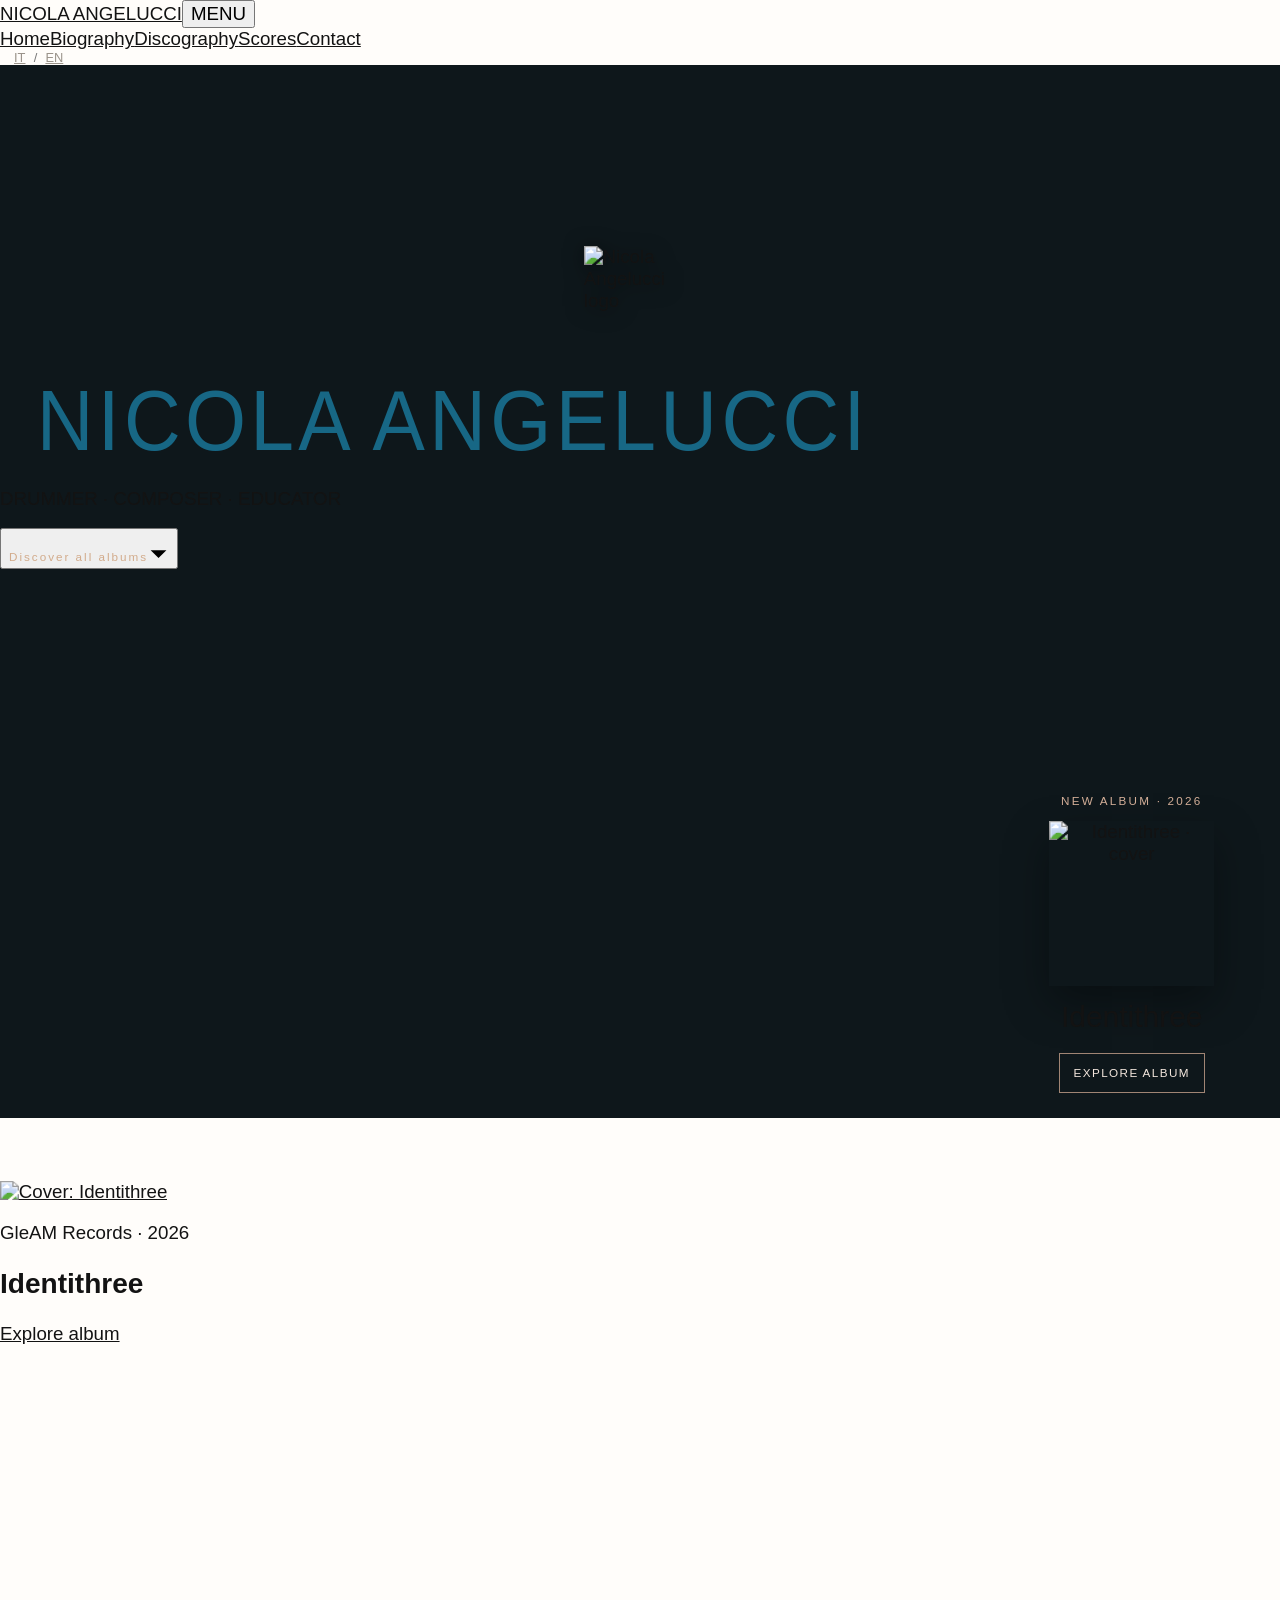
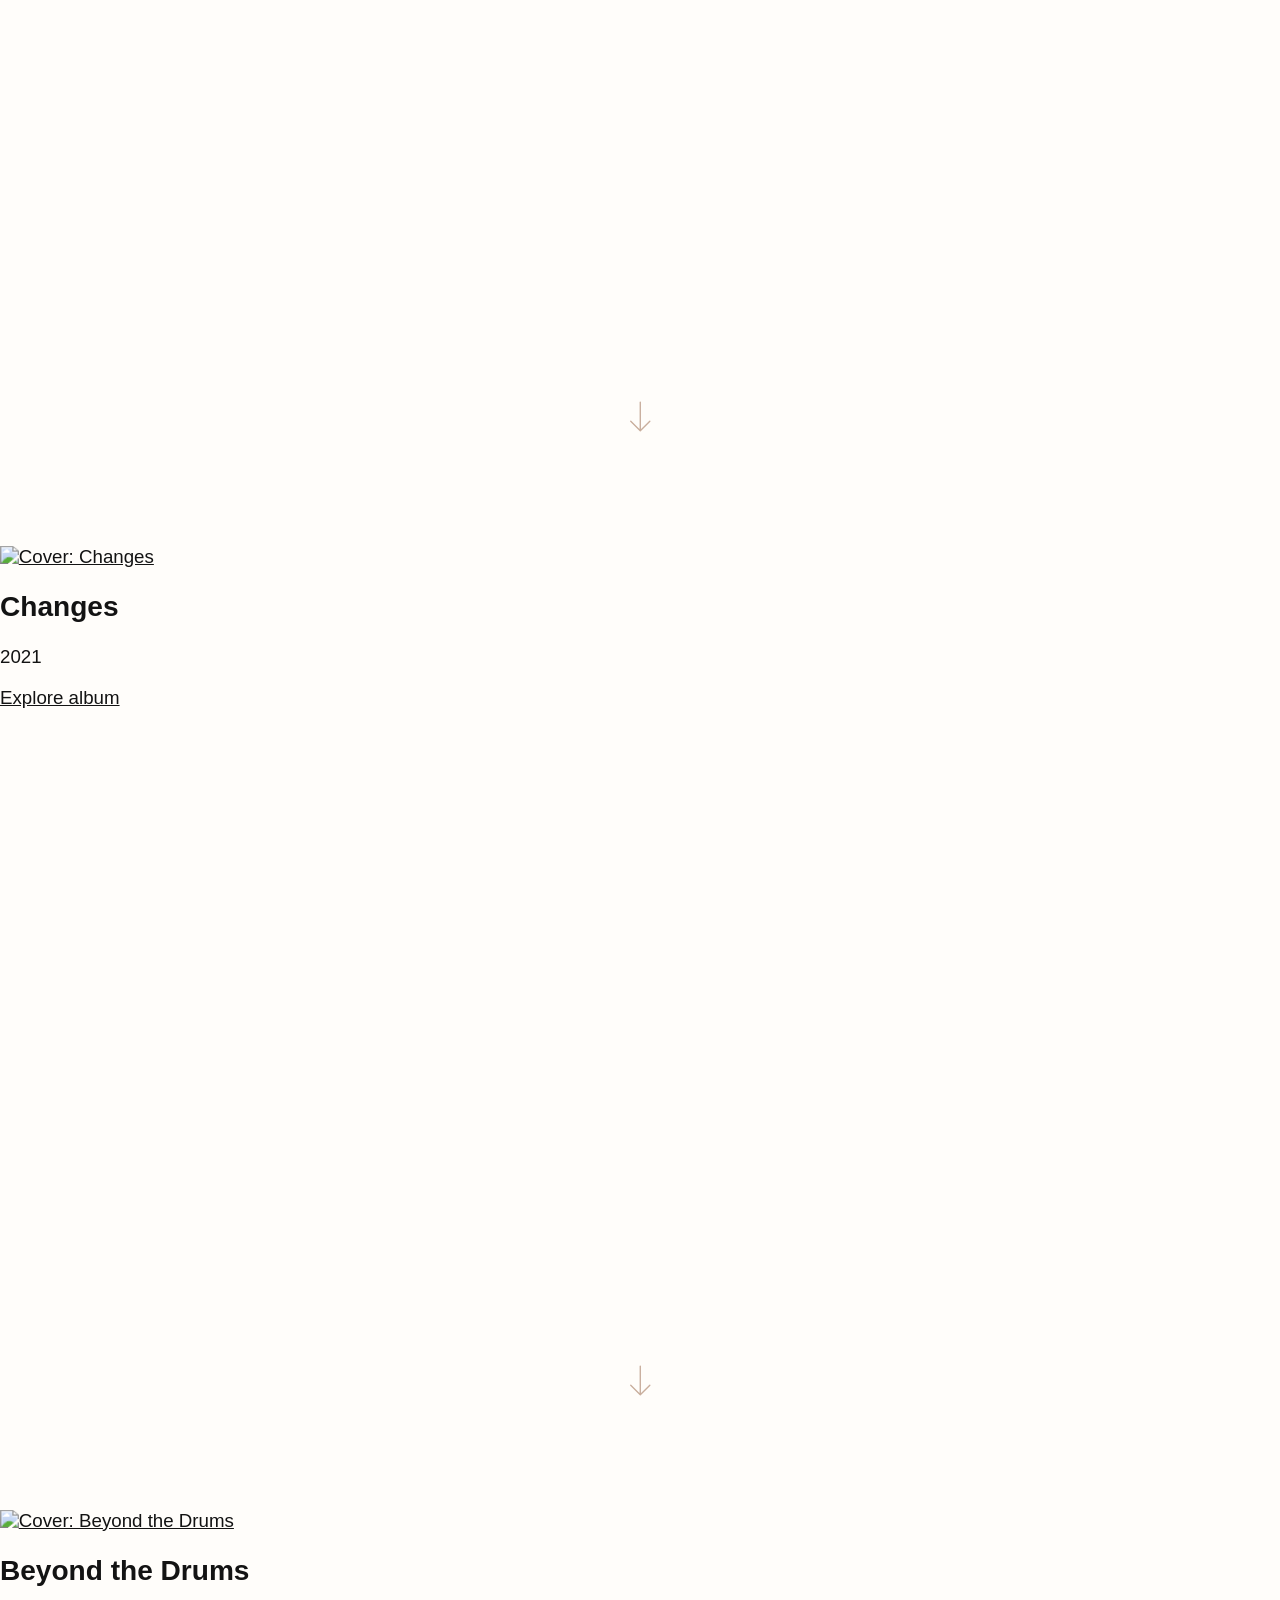
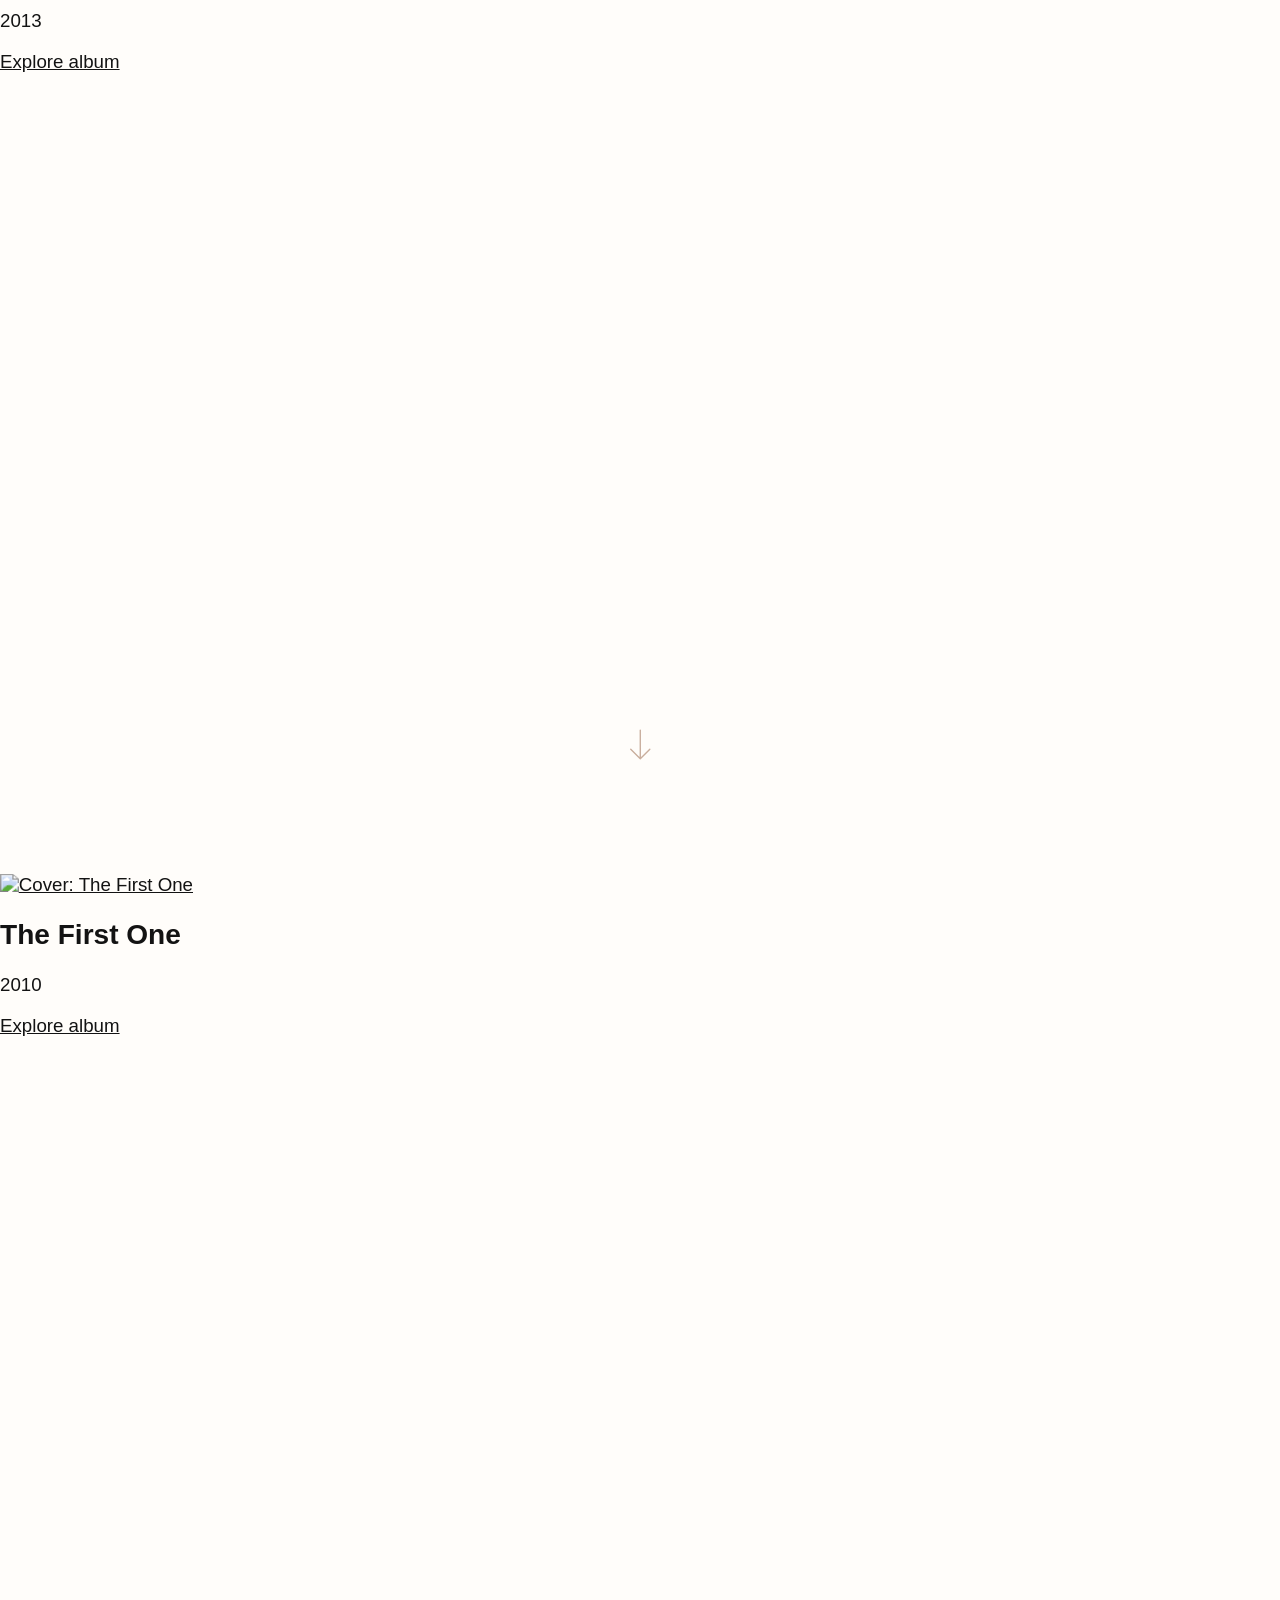
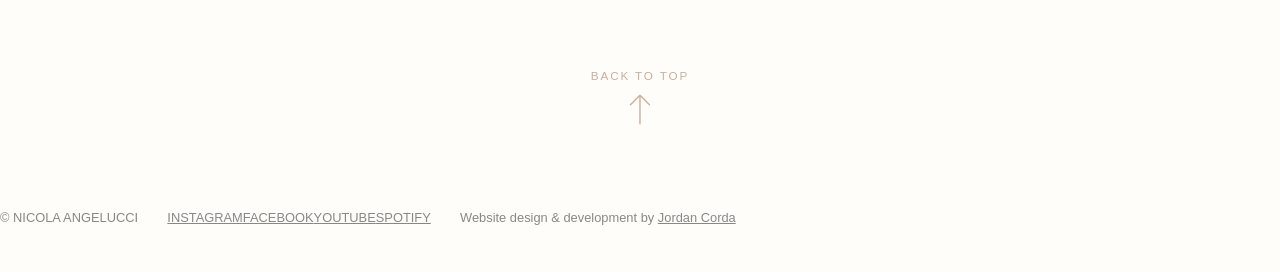
==== commit b9b1d737: "Add files via upload" ====
--- a/en/index.html
+++ b/en/index.html
@@ -1,4 +1,6 @@
-<!doctype html><html lang="en"><head><meta charset="utf-8"><meta name="viewport" content="width=device-width,initial-scale=1"><meta name="theme-color" content="#0a0a0a"><title>Drummer &amp; Composer | Nicola Angelucci</title><meta name="description" content="Nicola Angelucci — Drummer &amp; Composer"><link rel="stylesheet" href="../style.css?v=14"><link rel="alternate" hreflang="it" href="../it/index.html"><link rel="alternate" hreflang="en" href="../en/index.html"><script defer src="../script.js"></script><style>
+<!DOCTYPE html>
+
+<html lang="en"><head><link href="../style.css?v=28" rel="stylesheet"/><meta charset="utf-8"/><meta content="width=device-width,initial-scale=1" name="viewport"/><meta content="#0a0a0a" name="theme-color"/><title>Drummer &amp; Composer | Nicola Angelucci</title><meta content="Nicola Angelucci — Drummer, Composer &amp; Educator" name="description"/><link href="../it/index.html" hreflang="it" rel="alternate"/><link href="../en/index.html" hreflang="en" rel="alternate"/><style>
 /* V17: navigation for album sections only; hero untouched. */
 .albumFeature { position: relative; }
 .albumFeature .album-jump {
@@ -56,4 +58,148 @@
   .albumFeature, #identithree { scroll-margin-top: 0 !important; }
   .albumFeature { min-height: calc(100svh - 65px); }
 }
-</style></head><body><header class="onhero"><a class="logo" href="index.html">NICOLA ANGELUCCI</a><button class="menuBtn" type="button" aria-expanded="false" aria-controls="mainNav">MENU</button><nav id="mainNav"><a href="index.html" class="active">Home</a><a href="biography.html" class="">Biography</a><a href="discography.html" class="">Discography</a><a href="scores.html" class="">Scores</a><a href="contact.html" class="">Contact</a><span class="lang"><a href="../it/index.html" aria-current="false" lang="it">IT</a><span style="color:#777">/</span><a href="../en/index.html" aria-current="page" lang="en">EN</a></span></nav></header><main><section class="hero" id="top"><video class="videoBg" autoplay muted playsinline loop preload="auto" aria-label="Nicola Angelucci"><source src="../assets/videos/Canvas%20lungo.mp4" type="video/mp4"></video><div class="shade"></div><div class="heroCenter"><h1>NICOLA ANGELUCCI</h1><p class="job">DRUMMER &amp; COMPOSER</p></div><button class="scrollPrompt" type="button" data-scroll="identithree"><span>Discover the new album</span><svg viewBox="0 0 24 32" aria-hidden="true"><path d="M12 1v27M3 20l9 9 9-9"/></svg></button></section><section id="identithree" class="albumFeature "><div class="coverwrap"><a href="album-identithree.html" aria-label="Explore album: Identithree"><img src="../assets/albums/indentithree.jpeg" alt="Cover: Identithree" loading="lazy"></a></div><div class="albumInfo"><p class="eyebrow">GleAM Records · 2026</p><h2>Identithree</h2><a class="under" href="album-identithree.html">Explore album</a></div><a class="album-jump " href="#changes" aria-label="Discover Changes"><svg aria-hidden="true" viewBox="0 0 24 32"><path d="M12 2v26M3 20l9 9 9-9"/></svg></a></section><section id="changes" class="albumFeature reverse"><div class="coverwrap"><a href="album-changes.html" aria-label="Explore album: Changes"><img src="../assets/albums/Changes%20cover.jpg" alt="Cover: Changes" loading="lazy"></a></div><div class="albumInfo"><h2>Changes</h2><p class="year">2021</p><a class="under" href="album-changes.html">Explore album</a></div><a class="album-jump " href="#beyond-the-drums" aria-label="Discover Beyond the Drums"><svg aria-hidden="true" viewBox="0 0 24 32"><path d="M12 2v26M3 20l9 9 9-9"/></svg></a></section><section id="beyond-the-drums" class="albumFeature "><div class="coverwrap"><a href="album-beyond-the-drums.html" aria-label="Explore album: Beyond the Drums"><img src="../assets/albums/Nicola%20Angelucci%20%E2%80%93%20Beyond%20The%20Drums%20cover.jpg" alt="Cover: Beyond the Drums" loading="lazy"></a></div><div class="albumInfo"><h2>Beyond the Drums</h2><p class="year">2013</p><a class="under" href="album-beyond-the-drums.html">Explore album</a></div><a class="album-jump " href="#the-first-one" aria-label="Discover The First One"><svg aria-hidden="true" viewBox="0 0 24 32"><path d="M12 2v26M3 20l9 9 9-9"/></svg></a></section><section id="the-first-one" class="albumFeature reverse"><div class="coverwrap"><a href="album-the-first-one.html" aria-label="Explore album: The First One"><img src="../assets/albums/Nicola%20Angelucci%20-%20The%20First%20One%20cover.jpg" alt="Cover: The First One" loading="lazy"></a></div><div class="albumInfo"><h2>The First One</h2><p class="year">2010</p><a class="under" href="album-the-first-one.html">Explore album</a></div><a class="album-jump up" href="#top" aria-label="Back to top"><span>Back to top</span><svg aria-hidden="true" viewBox="0 0 24 32"><path d="M12 30V4M3 12l9-9 9 9"/></svg></a></section></main><footer><div>© NICOLA ANGELUCCI</div><div class="footlinks"><a href="https://www.instagram.com/nikangelucci/" target="_blank" rel="noopener">INSTAGRAM</a><a href="https://www.facebook.com/nicolaangelucciofficial" target="_blank" rel="noopener">FACEBOOK</a><a href="https://www.youtube.com/@nikangelucci" target="_blank" rel="noopener">YOUTUBE</a><a href="https://open.spotify.com/intl-it/artist/6oWLcJrtJ12xgHIqOw0FEK?si=9ErU8SwfTuW76TPOne0qnA" target="_blank" rel="noopener">SPOTIFY</a></div><div class="site-credit">Website design &amp; development by <a href="https://jordancorda.com" target="_blank" rel="noopener">Jordan Corda</a></div></footer></body></html>+</style><link href="../assets/images/Monogramma%20K%20Bianco%20Minimalista.png?v=25" rel="icon" type="image/png"/><link href="../assets/images/Monogramma%20K%20Bianco%20Minimalista.png?v=25" rel="apple-touch-icon"/><style id="home-brand-mark-style">
+/* Only the brand icon added to the existing homepage hero. */
+.heroCenter .brand-mark { display:block; width:clamp(78px,7.5vw,100px); height:clamp(78px,7.5vw,100px); object-fit:contain; margin:0 auto 13px; filter:drop-shadow(0 2px 8px rgba(0,0,0,.5)); }
+@media (max-width:850px) { .heroCenter .brand-mark { width:76px; height:76px; margin-bottom:12px; } }
+@media (max-width:450px) { .heroCenter .brand-mark { width:69px; height:69px; margin-bottom:10px; } }
+</style><script defer="True" src="../script.js?v=28"></script><style>
+/* V29 — Option 3: right-aligned editorial feature, initial hero only. */
+.hero .new-release {
+  position: absolute;
+  top: auto;
+  bottom: clamp(100px,12vh,136px);
+  left: auto;
+  right: clamp(28px,5vw,90px);
+  width: clamp(166px,15vw,215px);
+  max-width: none;
+  display: flex;
+  flex-direction: column;
+  align-items: flex-start;
+  gap: 0;
+  padding: 0 0 0 21px;
+  border-left: 1px solid rgba(203,163,140,.82);
+  background: none;
+  border-radius: 0;
+  text-decoration: none;
+  z-index: 4;
+  transition: opacity .25s ease, transform .25s ease;
+}
+.hero .new-release img {
+  order: 2;
+  width: clamp(111px,11vw,159px);
+  height: clamp(111px,11vw,159px);
+  max-width: 100%;
+  margin: 12px 0 0;
+  box-shadow: 0 15px 35px rgba(0,0,0,.35);
+  object-fit: cover;
+}
+.hero .new-release .release-copy {
+  display: contents;
+}
+.hero .new-release .release-label {
+  order: 1;
+  font-size: 10px;
+  letter-spacing: .19em;
+  color: #d5b099;
+}
+.hero .new-release .release-title {
+  order: 3;
+  font: 400 clamp(22px,2vw,29px)/1.13 'Jost',sans-serif;
+  margin-top: 12px;
+  white-space: normal;
+}
+.hero .new-release .release-link {
+  order: 4;
+  display: inline-flex;
+  align-items: center;
+  min-height: 34px;
+  margin-top: 16px;
+  padding: 8px 12px;
+  border: 1px solid rgba(201,164,142,.78);
+  font: 400 10px 'DM Sans',sans-serif;
+  letter-spacing: .12em;
+  text-transform: uppercase;
+  color: #f3e6dd;
+  white-space: nowrap;
+}
+.hero .new-release .release-link::after {
+  content: none;
+  display: inline-block;
+  margin-left: 9px;
+  font-size: 15px;
+}
+.hero .new-release:hover, .hero .new-release:focus-visible { transform: translateY(-3px); }
+.hero .new-release:hover .release-link { border-color: #fff; }
+.hero .scrollPrompt { bottom: 5%; gap: 8px; }
+.hero .scrollPrompt span {
+  font: 400 10px 'DM Sans',sans-serif;
+  letter-spacing: .17em;
+  color: #d2ab8b;
+  text-align: center;
+  white-space: nowrap;
+}
+.hero .scrollPrompt svg { height: 25px; width: 18px; }
+@media (max-width: 850px) {
+  .hero .new-release {
+    top:auto; left:auto; right:clamp(14px,4vw,28px);
+    bottom:clamp(92px,13vh,128px);
+    width: 160px;
+    padding-left: 13px;
+  }
+  .hero .new-release img { width: 102px; height: 102px; margin-top:8px; }
+  .hero .new-release .release-label { font-size:8px; }
+  .hero .new-release .release-title { font-size:20px; margin-top:7px; }
+  .hero .new-release .release-link { font-size:9px; margin-top:10px; padding:6px 8px; min-height:29px; }
+  .hero .scrollPrompt span { font-size:9px !important; letter-spacing:.12em !important; }
+}
+@media (max-width: 500px) {
+  .hero .new-release {
+    top:auto; left:auto; right:16px; bottom:88px;
+    width: 125px;
+    padding-left:11px;
+  }
+  .hero .new-release img { width:77px; height:77px; margin-top:5px; }
+  .hero .new-release .release-label { font-size:8px; letter-spacing:.1em; }
+  .hero .new-release .release-title { font-size:17px; margin-top:6px; }
+  .hero .new-release .release-link { font-size:8px; letter-spacing:.04em; min-height:26px; margin-top:7px; padding:5px 6px; }
+  .hero .new-release .release-link::after { font-size:12px; margin-left:4px; }
+  .hero .scrollPrompt { bottom: 3%; }
+}
+@media (max-width: 380px) and (max-height: 700px) {
+  .hero .new-release { bottom:73px; width:114px; right:12px; }
+  .hero .new-release img { width:62px;height:62px; }
+  .hero .new-release .release-title {font-size:15px;}
+  .hero .scrollPrompt span { font-size:8px !important; }
+}
+@media (prefers-reduced-motion: reduce) {
+  .hero .new-release { transition: none; }
+}
+
+/* V30 — lower-right corner; centered album content; no vertical rule. */
+.hero .new-release {
+  top: auto;
+  left: auto;
+  right: clamp(18px,2.4vw,40px);
+  bottom: 22px;
+  padding: 0;
+  border: 0;
+  border-left: none;
+  width: clamp(166px,15vw,215px);
+  align-items: center;
+  text-align: center;
+}
+.hero .new-release img { margin-left:auto; margin-right:auto; }
+.hero .new-release .release-label,
+.hero .new-release .release-title { text-align:center; width:100%; }
+.hero .new-release .release-link { margin-left:auto; margin-right:auto; }
+@media (max-width:850px) {
+  .hero .new-release { top:auto;left:auto;right:14px;bottom:52px;width:148px;padding:0;border:0;align-items:center;text-align:center; }
+}
+@media (max-width:500px) {
+  .hero .new-release { top:auto;left:auto;right:10px;bottom:62px;width:118px;padding:0;border:0;align-items:center;text-align:center; }
+}
+@media (max-width:380px) and (max-height:700px) {
+  .hero .new-release { top:auto;left:auto;right:8px;bottom:60px;width:106px;padding:0;border:0; }
+}
+</style></head><body><header class="onhero"><a class="logo" href="index.html">NICOLA ANGELUCCI</a><button aria-controls="mainNav" aria-expanded="false" class="menuBtn" type="button">MENU</button><nav id="mainNav"><a class="active" href="index.html">Home</a><a class="" href="biography.html">Biography</a><a class="" href="discography.html">Discography</a><a class="" href="scores.html">Scores</a><a class="" href="contact.html">Contact</a><span class="lang"><a aria-current="false" href="../it/index.html" lang="it">IT</a><span style="color:#777">/</span><a aria-current="page" href="../en/index.html" lang="en">EN</a></span></nav></header><main><section class="hero" id="top"><video aria-label="Nicola Angelucci" autoplay="" class="videoBg" loop="" muted="" playsinline="" preload="auto"><source src="../assets/videos/Canvas%20lungo.mp4" type="video/mp4"/></video><div class="shade"></div><div class="heroCenter"><img alt="Nicola Angelucci logo" class="brand-mark" height="100" src="../assets/images/Monogramma%20K%20Bianco%20Minimalista.png" width="100"/><h1>NICOLA ANGELUCCI</h1><p class="job">DRUMMER · COMPOSER · EDUCATOR</p></div><a aria-label="Explore Identithree" class="new-release" href="album-identithree.html"><img alt="Identithree · cover" src="../assets/albums/indentithree.jpeg"/><span class="release-copy"><span class="release-label">NEW ALBUM · 2026</span><span class="release-title">Identithree</span><span class="release-link">Explore album</span></span></a><button aria-label="Scroll down to the albums" class="scrollPrompt" data-scroll="identithree" type="button"><span>Discover all albums</span><svg aria-hidden="true" viewbox="0 0 24 32"><path d="M12 1v27M3 20l9 9 9-9"></path></svg></button></section><section class="albumFeature" id="identithree"><div class="coverwrap"><a aria-label="Explore album: Identithree" href="album-identithree.html"><img alt="Cover: Identithree" loading="lazy" src="../assets/albums/indentithree.jpeg"/></a></div><div class="albumInfo"><p class="eyebrow">GleAM Records · 2026</p><h2>Identithree</h2><a class="under" href="album-identithree.html">Explore album</a></div><a aria-label="Discover Changes" class="album-jump" href="#changes"><svg aria-hidden="true" viewbox="0 0 24 32"><path d="M12 2v26M3 20l9 9 9-9"></path></svg></a></section><section class="albumFeature reverse" id="changes"><div class="coverwrap"><a aria-label="Explore album: Changes" href="album-changes.html"><img alt="Cover: Changes" loading="lazy" src="../assets/albums/Changes%20cover.jpg"/></a></div><div class="albumInfo"><h2>Changes</h2><p class="year">2021</p><a class="under" href="album-changes.html">Explore album</a></div><a aria-label="Discover Beyond the Drums" class="album-jump" href="#beyond-the-drums"><svg aria-hidden="true" viewbox="0 0 24 32"><path d="M12 2v26M3 20l9 9 9-9"></path></svg></a></section><section class="albumFeature" id="beyond-the-drums"><div class="coverwrap"><a aria-label="Explore album: Beyond the Drums" href="album-beyond-the-drums.html"><img alt="Cover: Beyond the Drums" loading="lazy" src="../assets/albums/Nicola%20Angelucci%20%E2%80%93%20Beyond%20The%20Drums%20cover.jpg"/></a></div><div class="albumInfo"><h2>Beyond the Drums</h2><p class="year">2013</p><a class="under" href="album-beyond-the-drums.html">Explore album</a></div><a aria-label="Discover The First One" class="album-jump" href="#the-first-one"><svg aria-hidden="true" viewbox="0 0 24 32"><path d="M12 2v26M3 20l9 9 9-9"></path></svg></a></section><section class="albumFeature reverse" id="the-first-one"><div class="coverwrap"><a aria-label="Explore album: The First One" href="album-the-first-one.html"><img alt="Cover: The First One" loading="lazy" src="../assets/albums/Nicola%20Angelucci%20-%20The%20First%20One%20cover.jpg"/></a></div><div class="albumInfo"><h2>The First One</h2><p class="year">2010</p><a class="under" href="album-the-first-one.html">Explore album</a></div><a aria-label="Back to top" class="album-jump up" href="#top"><span>Back to top</span><svg aria-hidden="true" viewbox="0 0 24 32"><path d="M12 30V4M3 12l9-9 9 9"></path></svg></a></section></main><footer><div>© NICOLA ANGELUCCI</div><div class="footlinks"><a href="https://www.instagram.com/nikangelucci/" rel="noopener" target="_blank">INSTAGRAM</a><a href="https://www.facebook.com/nicolaangelucciofficial" rel="noopener" target="_blank">FACEBOOK</a><a href="https://www.youtube.com/@nikangelucci" rel="noopener" target="_blank">YOUTUBE</a><a href="https://open.spotify.com/intl-it/artist/6oWLcJrtJ12xgHIqOw0FEK?si=9ErU8SwfTuW76TPOne0qnA" rel="noopener" target="_blank">SPOTIFY</a></div><div class="site-credit">Website design &amp; development by <a href="https://jordancorda.com" rel="noopener" target="_blank">Jordan Corda</a></div></footer></body></html>
--- a/style.css
+++ b/style.css
@@ -2629,3 +2629,67 @@
 #music .album-credits .lineup .label-credit span {
  color:#5c5854 !important;
 }
+
+
+/* Approved original-style Press composition: long UK review left, two equally tall right. */
+#press .press-editorial{max-width:1120px !important;margin:0 auto !important;}
+#press .press-editorial-columns{
+ display:grid !important;grid-template-columns:minmax(0,1fr) minmax(0,1fr) !important;
+ align-items:stretch !important;gap:clamp(34px,5vw,76px) !important;
+ margin:0 0 clamp(50px,5vw,78px) !important;
+}
+#press .press-editorial-lead{
+ max-width:none !important;margin:0 !important;text-align:left !important;
+ align-self:start !important;
+}
+#press .press-editorial-lead blockquote{
+ font-size:clamp(23px,2.25vw,33px) !important;line-height:1.37 !important;
+ letter-spacing:-.025em !important;margin:0 0 22px !important;
+ font-weight:450 !important;
+}
+#press .press-editorial-pair{
+ display:flex !important;flex-direction:column !important;
+ justify-content:space-between !important;align-items:stretch !important;
+ gap:clamp(32px,4vw,62px) !important;padding:0 !important;
+}
+#press .press-editorial-paris,
+#press .press-editorial-indie{margin:0 !important;align-self:stretch !important;text-align:left !important;}
+#press .press-editorial-paris blockquote{
+ font-size:clamp(21px,1.95vw,29px) !important;line-height:1.39 !important;
+ font-weight:450 !important;margin:0 0 18px !important;
+}
+#press .press-editorial-indie blockquote{
+ font-size:clamp(21px,1.8vw,27px) !important;line-height:1.39 !important;
+ font-weight:450 !important;margin:0 0 18px !important;
+}
+#press .press-editorial-links{
+ padding:24px 0 0 !important;
+ border-top:1px solid rgba(45,58,63,.24) !important;
+}
+#press .press-editorial-links .press-notes{
+ display:flex !important;justify-content:flex-start !important;
+ flex-wrap:wrap !important;gap:12px 26px !important;
+ margin:0 0 24px !important;padding:0 !important;
+}
+#press .press-editorial-links .press-notes a{
+ color:#4b5356 !important;border-bottom:1px solid rgba(45,58,63,.27) !important;
+ padding-bottom:5px !important;font-size:12px !important;
+}
+#press .press-editorial-all-reviews{
+ display:table !important;width:max-content !important;max-width:100% !important;
+ color:#176785 !important;text-decoration:none !important;
+ border-bottom:1px solid rgba(23,103,133,.45) !important;
+ padding-bottom:6px !important;font-size:12px !important;font-weight:600 !important;
+}
+#press .press-editorial-all-reviews:hover{border-bottom-color:#176785 !important;}
+@media(max-width:760px){
+ #press .press-editorial-columns{
+  grid-template-columns:1fr !important;gap:34px !important;margin-bottom:42px !important;
+ }
+ #press .press-editorial-lead blockquote{
+  font-size:clamp(22px,5.8vw,29px) !important;
+ }
+ #press .press-editorial-pair{gap:32px !important;}
+ #press .press-editorial-paris blockquote,
+ #press .press-editorial-indie blockquote{font-size:clamp(20px,5vw,25px) !important;}
+}
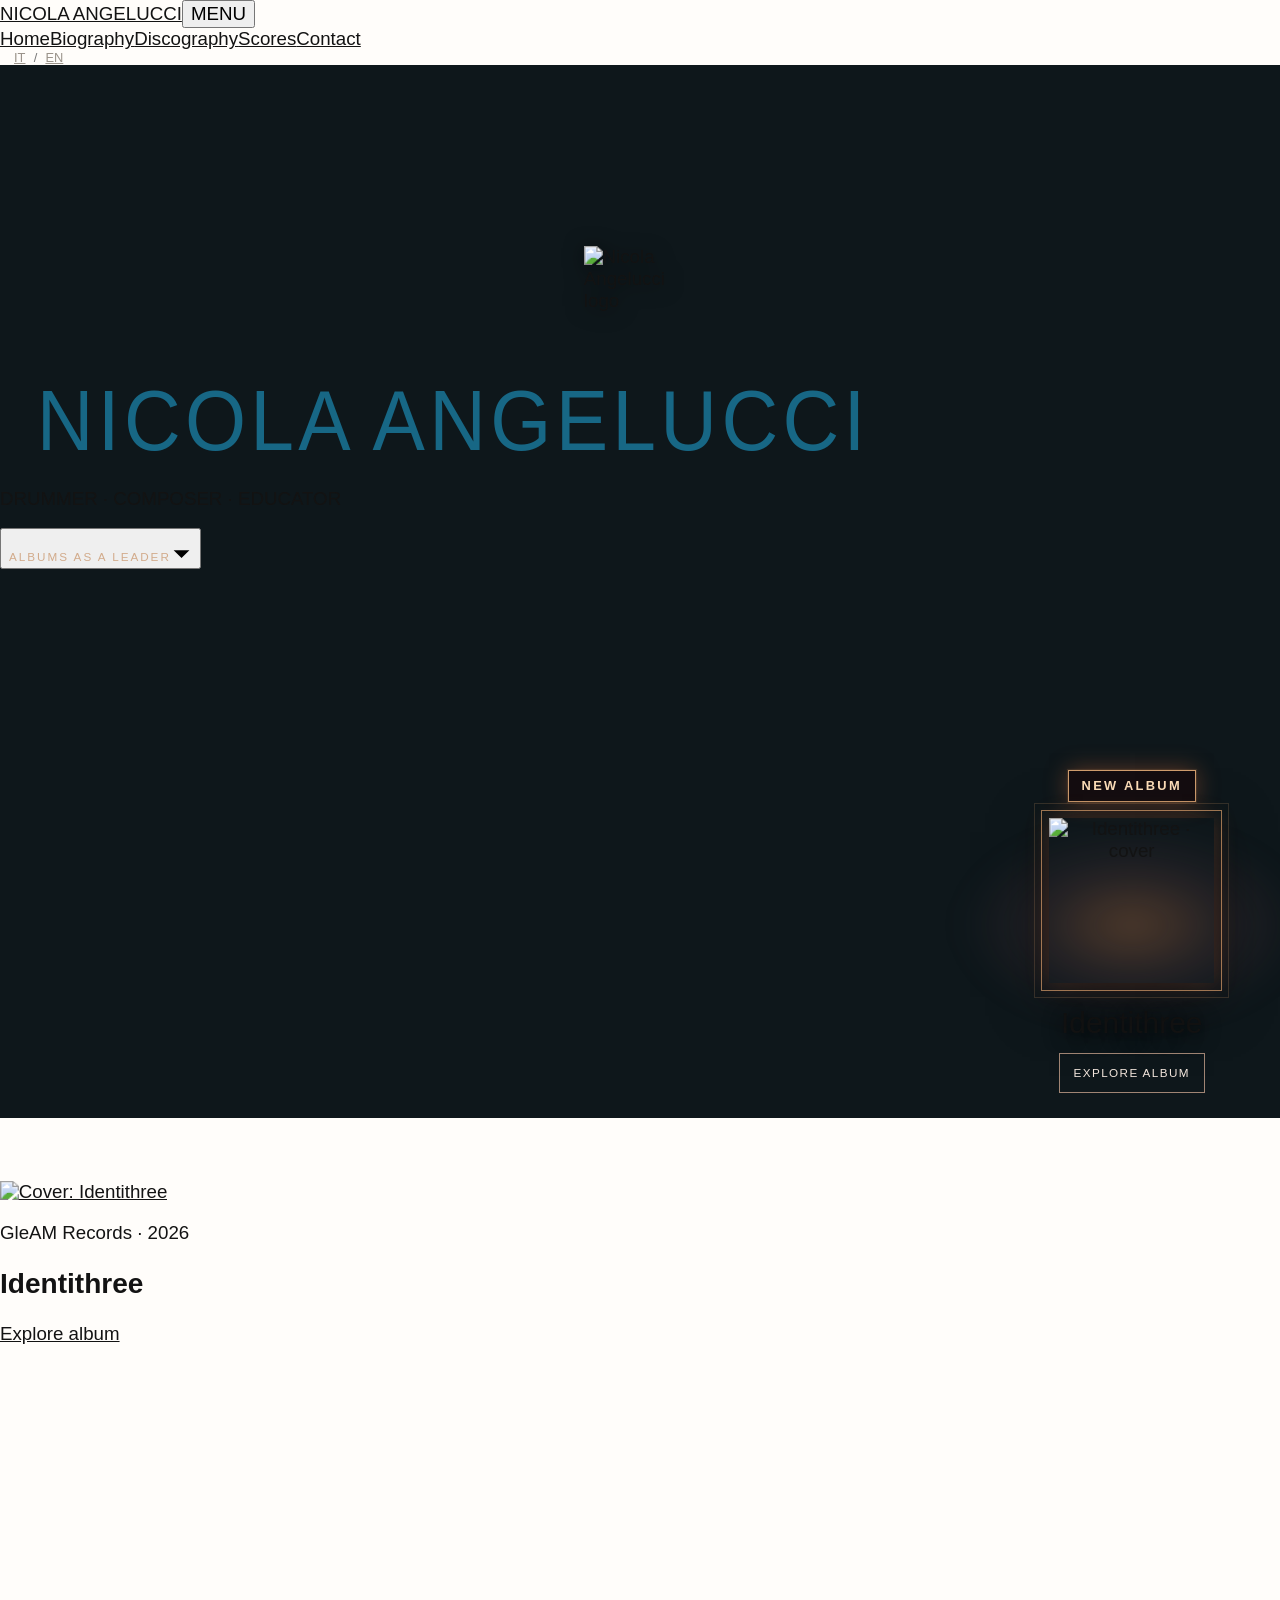
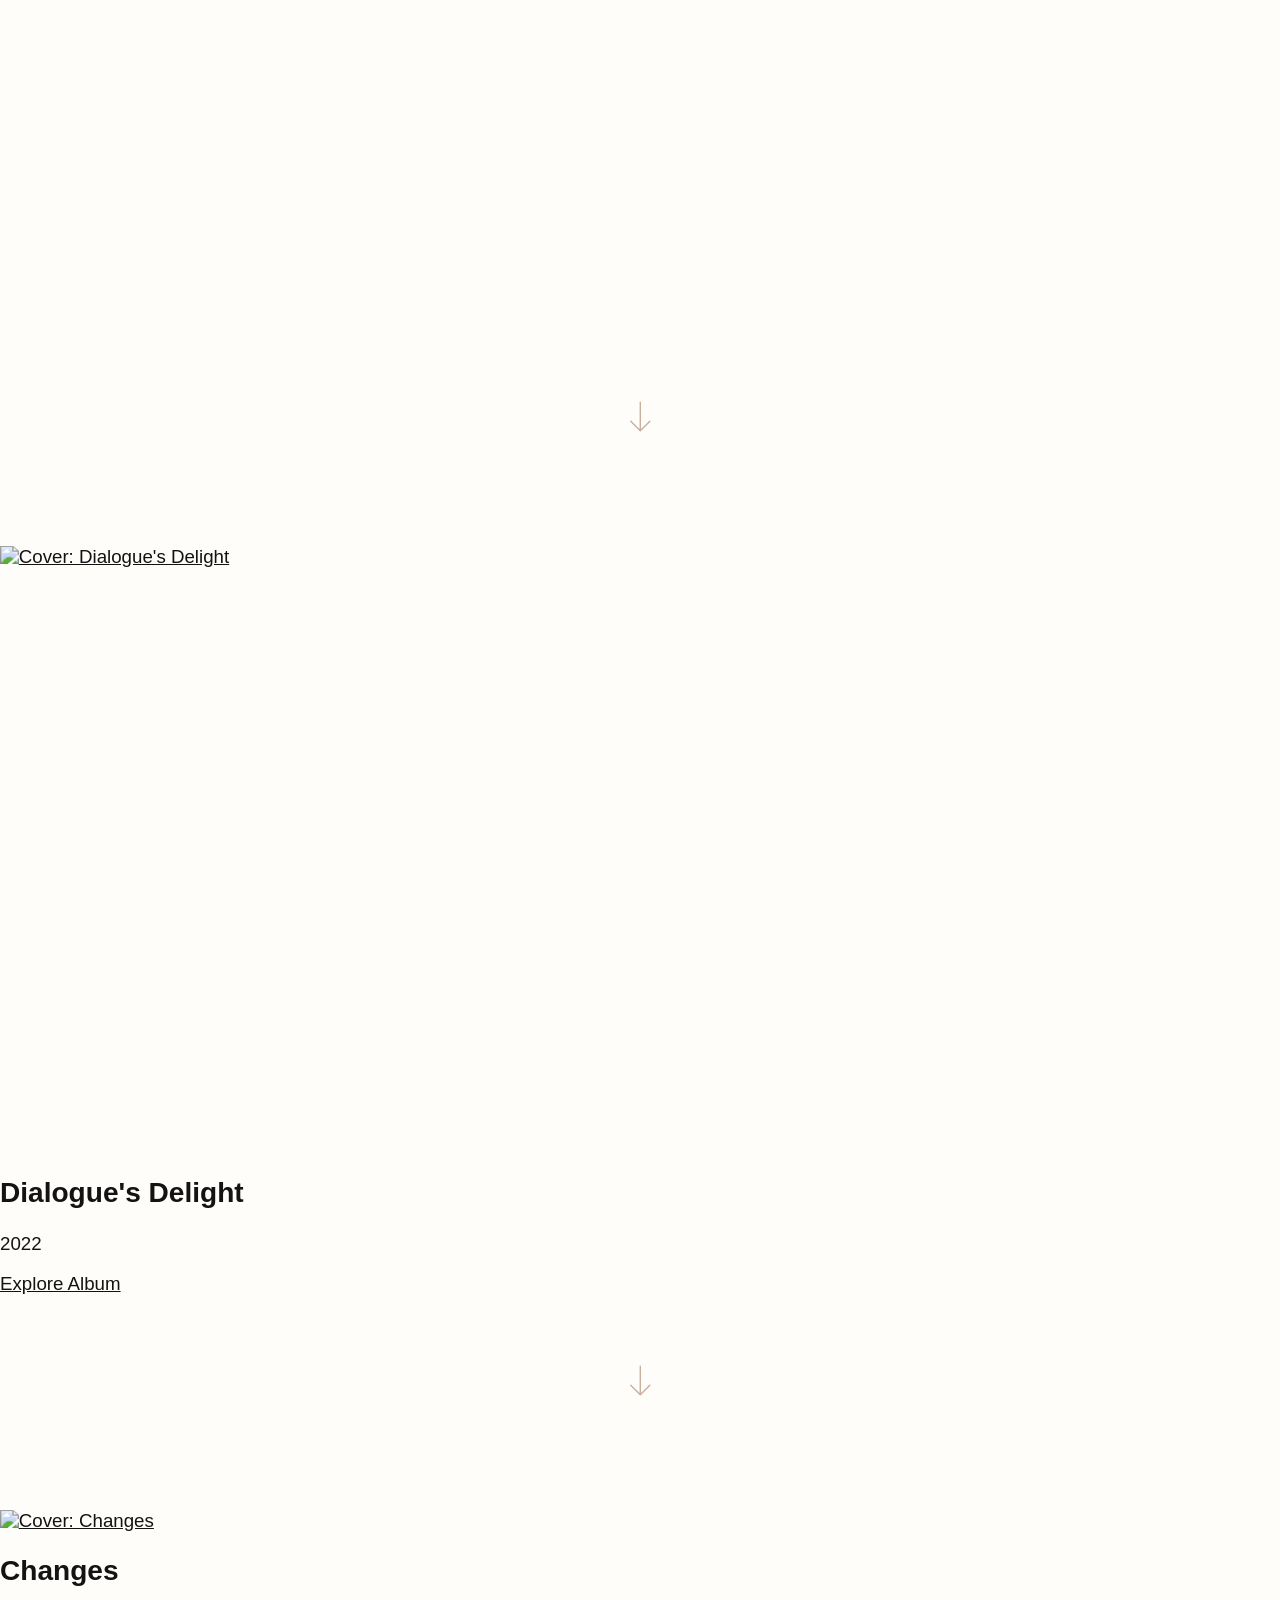
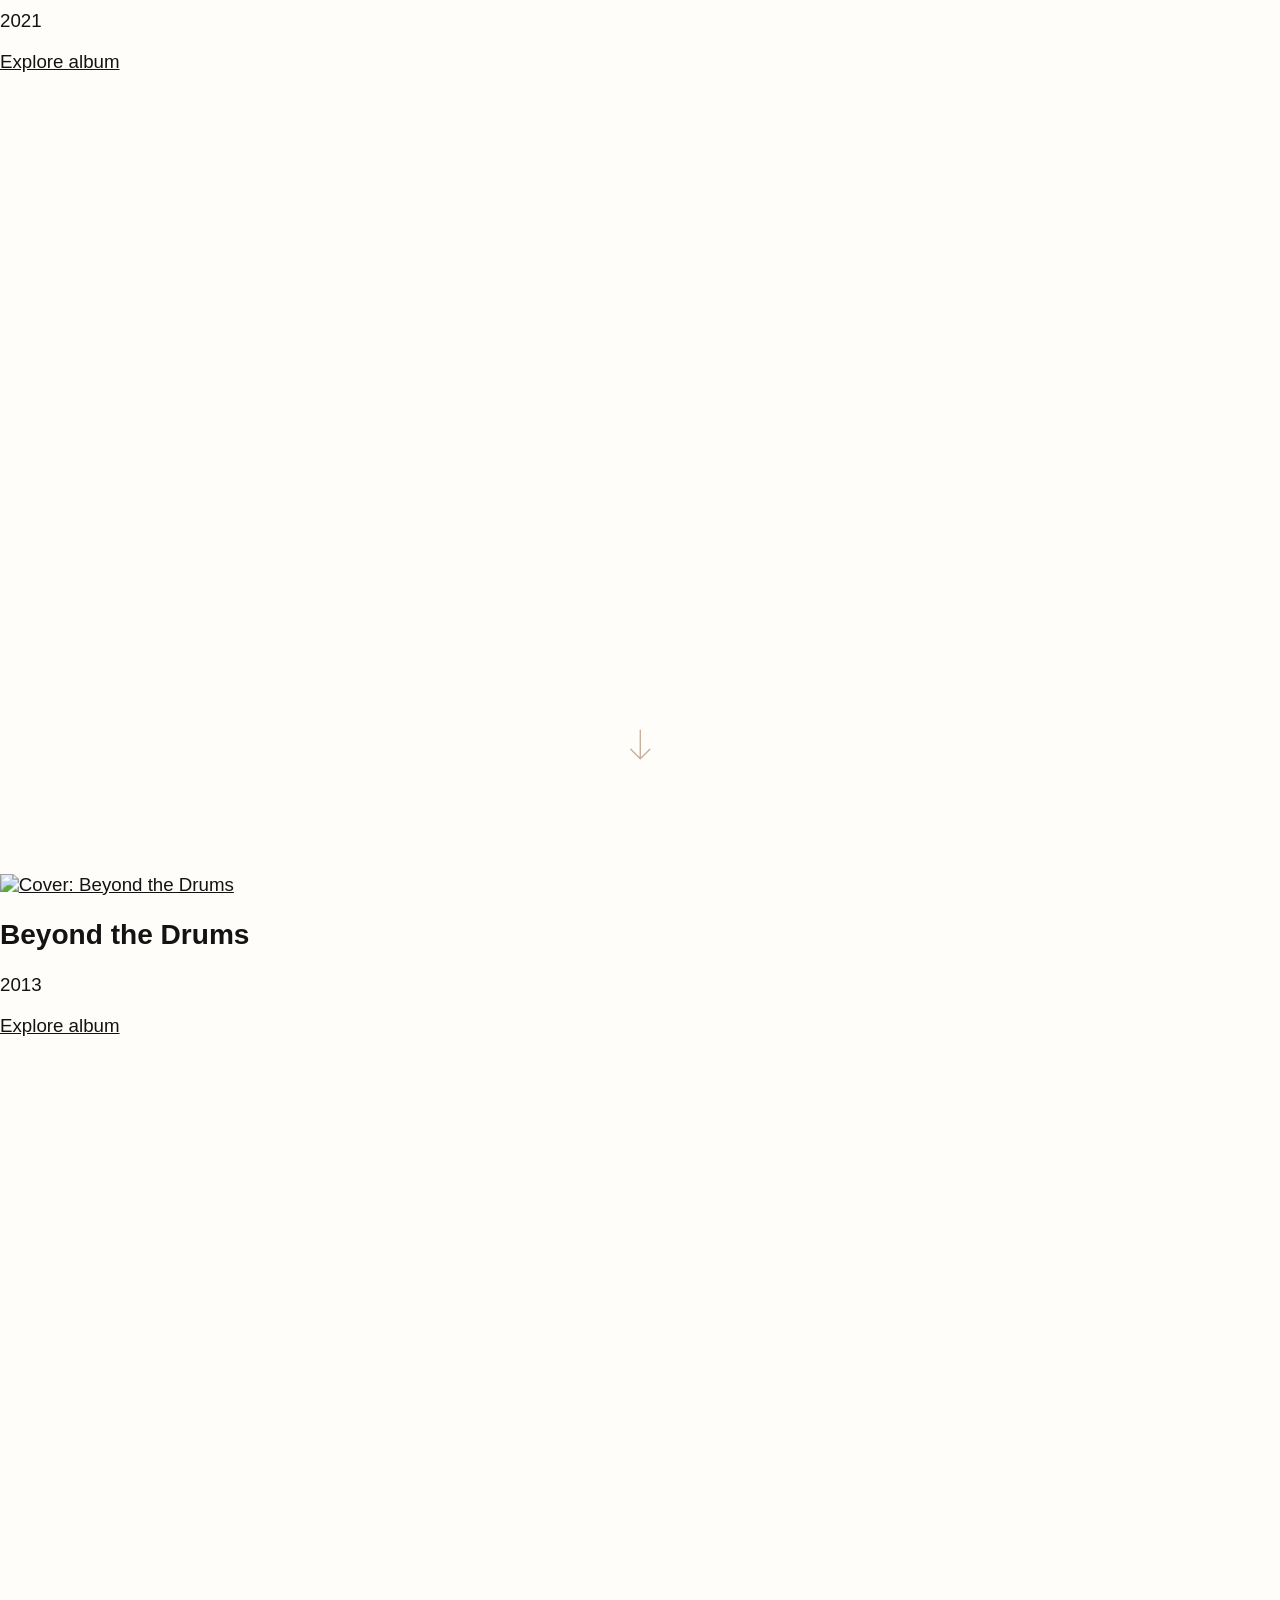
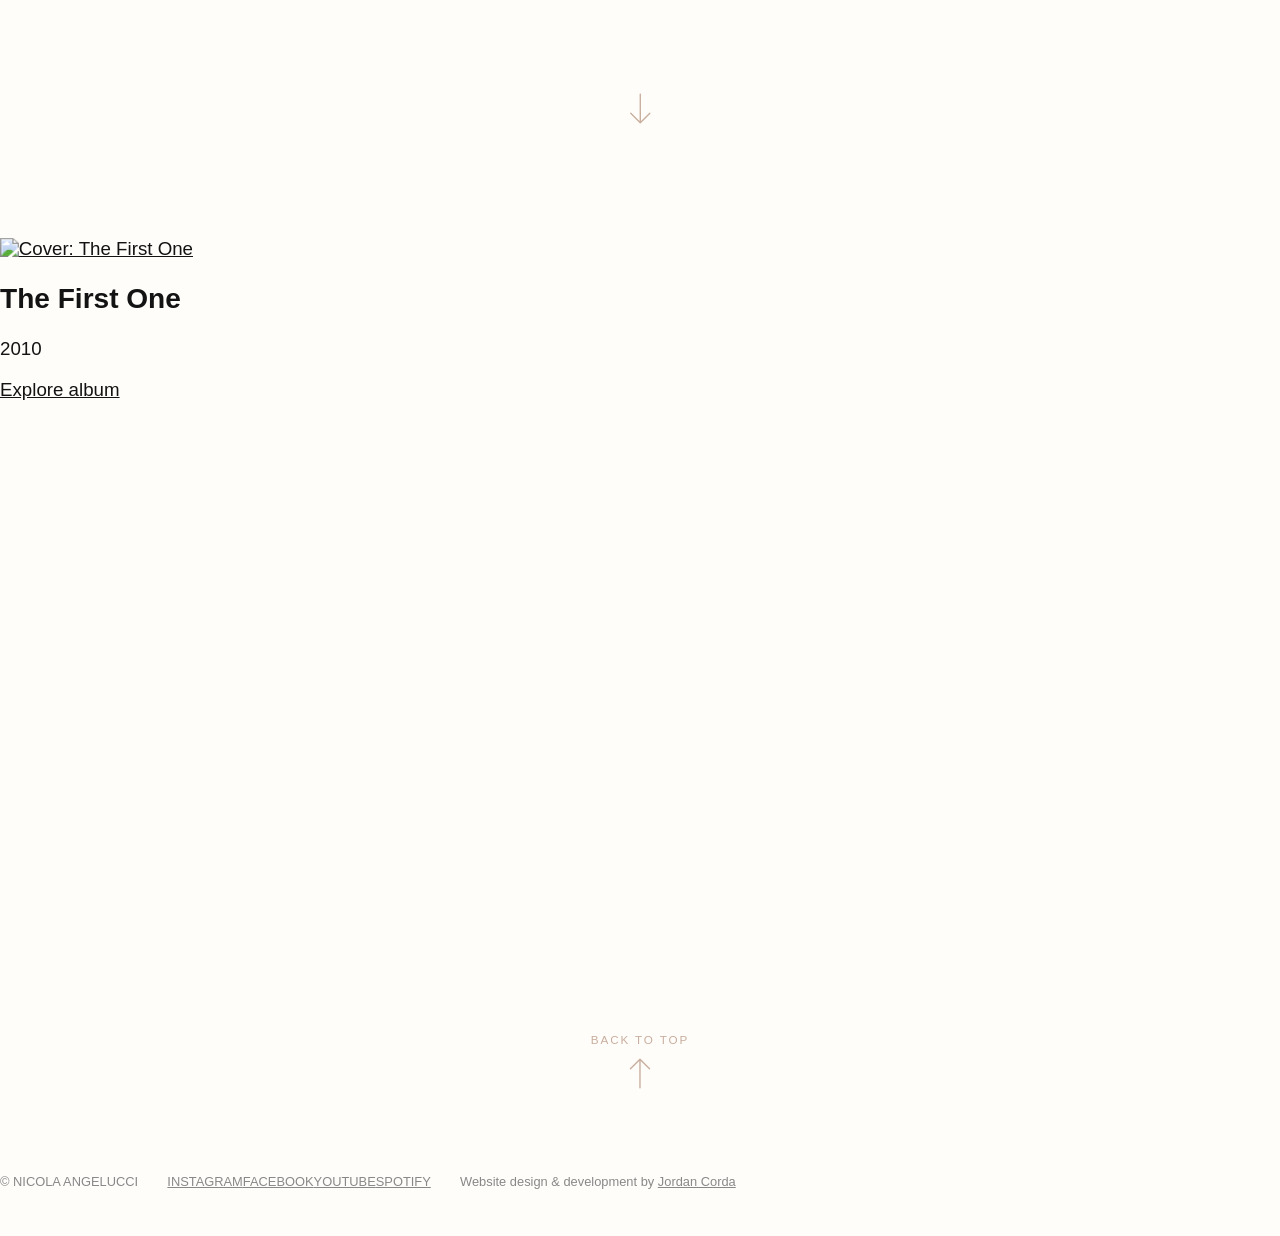
==== commit 9900879b: "Add files via upload" ====
--- a/en/index.html
+++ b/en/index.html
@@ -202,4 +202,157 @@
 @media (max-width:380px) and (max-height:700px) {
   .hero .new-release { top:auto;left:auto;right:8px;bottom:60px;width:106px;padding:0;border:0; }
 }
-</style></head><body><header class="onhero"><a class="logo" href="index.html">NICOLA ANGELUCCI</a><button aria-controls="mainNav" aria-expanded="false" class="menuBtn" type="button">MENU</button><nav id="mainNav"><a class="active" href="index.html">Home</a><a class="" href="biography.html">Biography</a><a class="" href="discography.html">Discography</a><a class="" href="scores.html">Scores</a><a class="" href="contact.html">Contact</a><span class="lang"><a aria-current="false" href="../it/index.html" lang="it">IT</a><span style="color:#777">/</span><a aria-current="page" href="../en/index.html" lang="en">EN</a></span></nav></header><main><section class="hero" id="top"><video aria-label="Nicola Angelucci" autoplay="" class="videoBg" loop="" muted="" playsinline="" preload="auto"><source src="../assets/videos/Canvas%20lungo.mp4" type="video/mp4"/></video><div class="shade"></div><div class="heroCenter"><img alt="Nicola Angelucci logo" class="brand-mark" height="100" src="../assets/images/Monogramma%20K%20Bianco%20Minimalista.png" width="100"/><h1>NICOLA ANGELUCCI</h1><p class="job">DRUMMER · COMPOSER · EDUCATOR</p></div><a aria-label="Explore Identithree" class="new-release" href="album-identithree.html"><img alt="Identithree · cover" src="../assets/albums/indentithree.jpeg"/><span class="release-copy"><span class="release-label">NEW ALBUM · 2026</span><span class="release-title">Identithree</span><span class="release-link">Explore album</span></span></a><button aria-label="Scroll down to the albums" class="scrollPrompt" data-scroll="identithree" type="button"><span>Discover all albums</span><svg aria-hidden="true" viewbox="0 0 24 32"><path d="M12 1v27M3 20l9 9 9-9"></path></svg></button></section><section class="albumFeature" id="identithree"><div class="coverwrap"><a aria-label="Explore album: Identithree" href="album-identithree.html"><img alt="Cover: Identithree" loading="lazy" src="../assets/albums/indentithree.jpeg"/></a></div><div class="albumInfo"><p class="eyebrow">GleAM Records · 2026</p><h2>Identithree</h2><a class="under" href="album-identithree.html">Explore album</a></div><a aria-label="Discover Changes" class="album-jump" href="#changes"><svg aria-hidden="true" viewbox="0 0 24 32"><path d="M12 2v26M3 20l9 9 9-9"></path></svg></a></section><section class="albumFeature reverse" id="changes"><div class="coverwrap"><a aria-label="Explore album: Changes" href="album-changes.html"><img alt="Cover: Changes" loading="lazy" src="../assets/albums/Changes%20cover.jpg"/></a></div><div class="albumInfo"><h2>Changes</h2><p class="year">2021</p><a class="under" href="album-changes.html">Explore album</a></div><a aria-label="Discover Beyond the Drums" class="album-jump" href="#beyond-the-drums"><svg aria-hidden="true" viewbox="0 0 24 32"><path d="M12 2v26M3 20l9 9 9-9"></path></svg></a></section><section class="albumFeature" id="beyond-the-drums"><div class="coverwrap"><a aria-label="Explore album: Beyond the Drums" href="album-beyond-the-drums.html"><img alt="Cover: Beyond the Drums" loading="lazy" src="../assets/albums/Nicola%20Angelucci%20%E2%80%93%20Beyond%20The%20Drums%20cover.jpg"/></a></div><div class="albumInfo"><h2>Beyond the Drums</h2><p class="year">2013</p><a class="under" href="album-beyond-the-drums.html">Explore album</a></div><a aria-label="Discover The First One" class="album-jump" href="#the-first-one"><svg aria-hidden="true" viewbox="0 0 24 32"><path d="M12 2v26M3 20l9 9 9-9"></path></svg></a></section><section class="albumFeature reverse" id="the-first-one"><div class="coverwrap"><a aria-label="Explore album: The First One" href="album-the-first-one.html"><img alt="Cover: The First One" loading="lazy" src="../assets/albums/Nicola%20Angelucci%20-%20The%20First%20One%20cover.jpg"/></a></div><div class="albumInfo"><h2>The First One</h2><p class="year">2010</p><a class="under" href="album-the-first-one.html">Explore album</a></div><a aria-label="Back to top" class="album-jump up" href="#top"><span>Back to top</span><svg aria-hidden="true" viewbox="0 0 24 32"><path d="M12 30V4M3 12l9-9 9 9"></path></svg></a></section></main><footer><div>© NICOLA ANGELUCCI</div><div class="footlinks"><a href="https://www.instagram.com/nikangelucci/" rel="noopener" target="_blank">INSTAGRAM</a><a href="https://www.facebook.com/nicolaangelucciofficial" rel="noopener" target="_blank">FACEBOOK</a><a href="https://www.youtube.com/@nikangelucci" rel="noopener" target="_blank">YOUTUBE</a><a href="https://open.spotify.com/intl-it/artist/6oWLcJrtJ12xgHIqOw0FEK?si=9ErU8SwfTuW76TPOne0qnA" rel="noopener" target="_blank">SPOTIFY</a></div><div class="site-credit">Website design &amp; development by <a href="https://jordancorda.com" rel="noopener" target="_blank">Jordan Corda</a></div></footer></body></html>+</style><style>
+/* NEW ALBUM campaign — visual beacon, no site-wide changes. */
+.hero .new-release{
+  overflow:visible;
+  isolation:isolate;
+  gap:0;
+  text-align:center;
+}
+.hero .new-release::before{
+  content:"";
+  position:absolute;
+  z-index:-1;
+  left:50%; top:20%;
+  width:155%; height:62%;
+  transform:translate(-50%,-5%);
+  pointer-events:none;
+  border-radius:50%;
+  background:radial-gradient(ellipse at 50% 50%,rgba(236,141,81,.29),rgba(151,88,100,.12) 41%,transparent 71%);
+  filter:blur(12px);
+  animation:record-halo 4.8s ease-in-out infinite;
+}
+.hero .new-release .release-label{
+  display:inline-flex;
+  justify-content:center;
+  align-items:center;
+  gap:8px;
+  order:1;
+  width:auto;
+  max-width:100%;
+  padding:7px 11px;
+  background:rgba(22,12,15,.86);
+  border:1px solid rgba(255,193,134,.8);
+  box-shadow:0 0 0 1px rgba(246,171,110,.12),0 0 20px rgba(245,121,62,.35);
+  color:#ffe0ba;
+  font:600 11px/1 'DM Sans',sans-serif;
+  letter-spacing:.18em;
+  white-space:nowrap;
+  animation:record-badge-dance 2.4s ease-in-out infinite;
+}
+.hero .new-release .release-art{
+  position:relative;
+  order:2;
+  width:clamp(111px,11vw,159px);
+  aspect-ratio:1;
+  display:block;
+  margin:14px auto 0;
+  box-shadow:0 12px 45px rgba(0,0,0,.55),0 0 18px rgba(224,122,68,.32);
+  animation:record-art-drift 5s ease-in-out infinite;
+}
+.hero .new-release .release-art::before,
+.hero .new-release .release-art::after{
+  content:"";
+  position:absolute;
+  inset:-7px;
+  pointer-events:none;
+  border:1px solid rgba(255,185,123,.66);
+  opacity:.88;
+}
+.hero .new-release .release-art::after{
+  inset:-13px;
+  border-color:rgba(255,185,123,.18);
+  animation:record-frame 4s ease-in-out infinite;
+}
+.hero .new-release .release-art img{
+  position:relative;
+  display:block;
+  width:100%;height:100%;
+  margin:0;
+  object-fit:cover;
+  box-shadow:none;
+}
+.hero .new-release .release-sheen{
+  position:absolute;
+  z-index:2;
+  inset:0;
+  pointer-events:none;
+  overflow:hidden;
+}
+.hero .new-release .release-sheen::after{
+  content:"";
+  position:absolute;
+  width:68%;height:180%;
+  top:-40%;left:-125%;
+  background:linear-gradient(90deg,transparent,rgba(255,245,222,.23),transparent);
+  transform:rotate(22deg);
+  animation:record-shine 5.2s ease-in-out infinite;
+}
+.hero .new-release .release-title{
+  margin-top:20px;
+  text-shadow:0 3px 16px rgba(0,0,0,.9);
+}
+.hero .new-release .release-link{
+  margin-top:11px;
+  transition:background .28s ease,border-color .28s ease,box-shadow .28s ease;
+}
+.hero .new-release:hover .release-link,
+.hero .new-release:focus-visible .release-link{
+  background:rgba(245,178,128,.2);
+  box-shadow:0 0 18px rgba(255,176,123,.2);
+}
+.hero .new-release .release-link::after{display:none!important;content:none!important}
+@keyframes record-halo{0%,100%{opacity:.6;transform:translate(-50%,-5%) scale(.86)}50%{opacity:1;transform:translate(-50%,-5%) scale(1.12)}}
+@keyframes record-badge-dance{
+  0%,100%{transform:translateY(0);box-shadow:0 0 0 1px rgba(246,171,110,.14),0 0 12px rgba(245,121,62,.28)}
+  50%{transform:translateY(-12px);box-shadow:0 0 0 1px rgba(246,171,110,.42),0 0 29px rgba(245,121,62,.74)}
+}
+
+@keyframes record-art-drift{0%,100%{transform:translateY(0)}50%{transform:translateY(-9px)}}
+@keyframes record-frame{0%,100%{transform:scale(.98);opacity:.17}50%{transform:scale(1.05);opacity:.65}}
+@keyframes record-shine{0%,15%{left:-125%}47%,100%{left:175%}}
+@media(max-width:850px){
+  .hero .new-release .release-art{width:102px;margin-top:12px}
+  .hero .new-release .release-label{font-size:10px!important;padding:6px 9px}
+  .hero .new-release .release-title{margin-top:17px}
+}
+@media(max-width:500px){
+  .hero .new-release .release-art{width:77px;margin-top:10px}
+  .hero .new-release .release-label{font-size:8px!important;letter-spacing:.06em;padding:6px 7px}
+  .hero .new-release .release-art::before{inset:-5px}
+  .hero .new-release .release-art::after{inset:-9px}
+  .hero .new-release .release-title{margin-top:12px}
+  .hero .new-release .release-link{margin-top:8px}
+}
+@media(max-width:380px) and (max-height:700px){.hero .new-release .release-art{width:62px}}
+@media(prefers-reduced-motion:reduce){
+  .hero .new-release::before,.hero .new-release .release-label,
+  .hero .new-release .release-art,
+  .hero .new-release .release-art::after,.hero .new-release .release-sheen::after{animation:none!important}
+}
+</style><style>
+
+/* Exact square cover dimensions: same desktop and mobile layout as all other homepage albums. */
+#dialogues-delight .coverwrap { width: 100%; max-width: min(520px, 60vh); }
+#dialogues-delight .coverwrap > a {
+  display: block; width: 100%; min-width: 0; flex: 0 0 100%;
+}
+#dialogues-delight .coverwrap > a > img {
+  display: block; box-sizing: border-box;
+  width: 100%; max-width: 100%;
+  height: auto; aspect-ratio: 1 / 1;
+  object-fit: cover;
+}
+@media(max-width:850px) {
+  #dialogues-delight .coverwrap { max-width: 460px; }
+}
+@media(max-width:450px) {
+  #dialogues-delight .coverwrap { width:100%; max-width:min(72vw, 210px, 36svh); }
+  #dialogues-delight .coverwrap > a > img { width:100%; max-height:min(72vw, 210px, 36svh); }
+}
+@media(max-width:450px) and (max-height:570px) {
+  #dialogues-delight .coverwrap { max-width:min(64vw, 185px, 32svh); }
+  #dialogues-delight .coverwrap > a > img { max-height:min(64vw, 185px, 32svh); }
+}
+</style></head><body><header class="onhero"><a class="logo" href="index.html">NICOLA ANGELUCCI</a><button aria-controls="mainNav" aria-expanded="false" class="menuBtn" type="button">MENU</button><nav id="mainNav"><a class="active" href="index.html">Home</a><a class="" href="biography.html">Biography</a><a class="" href="discography.html">Discography</a><a class="" href="scores.html">Scores</a><a class="" href="contact.html">Contact</a><span class="lang"><a aria-current="false" href="../it/index.html" lang="it">IT</a><span style="color:#777">/</span><a aria-current="page" href="index.html" lang="en">EN</a></span></nav></header><main><section class="hero" id="top"><video aria-label="Nicola Angelucci" autoplay="" class="videoBg" loop="" muted="" playsinline="" preload="auto"><source src="../assets/videos/Canvas%20lungo.mp4" type="video/mp4"/></video><div class="shade"></div><div class="heroCenter"><img alt="Nicola Angelucci logo" class="brand-mark" height="100" src="../assets/images/Monogramma%20K%20Bianco%20Minimalista.png" width="100"/><h1>NICOLA ANGELUCCI</h1><p class="job">DRUMMER · COMPOSER · EDUCATOR</p></div><a aria-label="Explore Identithree" class="new-release" href="album-identithree.html"><span class="release-art"><img alt="Identithree · cover" src="../assets/albums/indentithree.jpeg"/><span aria-hidden="true" class="release-sheen"></span></span><span class="release-copy"><span class="release-label">NEW ALBUM</span><span class="release-title">Identithree</span><span class="release-link">Explore album</span></span></a><button aria-label="Scroll down to the albums" class="scrollPrompt" data-scroll="identithree" type="button"><span>ALBUMS AS A LEADER</span><svg aria-hidden="true" viewbox="0 0 24 32"><path d="M12 1v27M3 20l9 9 9-9"></path></svg></button></section><section class="albumFeature" id="identithree"><div class="coverwrap"><a aria-label="Explore album: Identithree" href="album-identithree.html"><img alt="Cover: Identithree" loading="lazy" src="../assets/albums/indentithree.jpeg"/></a></div><div class="albumInfo"><p class="eyebrow">GleAM Records · 2026</p><h2>Identithree</h2><a class="under" href="album-identithree.html">Explore album</a></div><a aria-label="Explore Dialogue's Delight" class="album-jump" href="#dialogues-delight"><svg aria-hidden="true" viewbox="0 0 24 32"><path d="M12 2v26M3 20l9 9 9-9"></path></svg></a></section><section class="albumFeature reverse" id="dialogues-delight"><div class="coverwrap"><a aria-label="Explore album: Dialogue's Delight" href="album-dialogues-delight.html"><img alt="Cover: Dialogue's Delight" loading="lazy" src="../assets/albums/images.jpeg"/></a></div><div class="albumInfo"><h2>Dialogue's Delight</h2><p class="year">2022</p><a class="under" href="album-dialogues-delight.html">Explore Album</a></div><a aria-label="Explore next album" class="album-jump" href="#changes"><svg aria-hidden="true" viewbox="0 0 24 32"><path d="M12 2v26M3 20l9 9 9-9"></path></svg></a></section><section class="albumFeature" id="changes"><div class="coverwrap"><a aria-label="Explore album: Changes" href="album-changes.html"><img alt="Cover: Changes" loading="lazy" src="../assets/albums/Changes%20cover.jpg"/></a></div><div class="albumInfo"><h2>Changes</h2><p class="year">2021</p><a class="under" href="album-changes.html">Explore album</a></div><a aria-label="Explore Beyond the Drums" class="album-jump" href="#beyond-the-drums"><svg aria-hidden="true" viewbox="0 0 24 32"><path d="M12 2v26M3 20l9 9 9-9"></path></svg></a></section><section class="albumFeature reverse" id="beyond-the-drums"><div class="coverwrap"><a aria-label="Explore album: Beyond the Drums" href="album-beyond-the-drums.html"><img alt="Cover: Beyond the Drums" loading="lazy" src="../assets/albums/Nicola%20Angelucci%20%E2%80%93%20Beyond%20The%20Drums%20cover.jpg"/></a></div><div class="albumInfo"><h2>Beyond the Drums</h2><p class="year">2013</p><a class="under" href="album-beyond-the-drums.html">Explore album</a></div><a aria-label="Explore The First One" class="album-jump" href="#the-first-one"><svg aria-hidden="true" viewbox="0 0 24 32"><path d="M12 2v26M3 20l9 9 9-9"></path></svg></a></section><section class="albumFeature" id="the-first-one"><div class="coverwrap"><a aria-label="Explore album: The First One" href="album-the-first-one.html"><img alt="Cover: The First One" loading="lazy" src="../assets/albums/Nicola%20Angelucci%20-%20The%20First%20One%20cover.jpg"/></a></div><div class="albumInfo"><h2>The First One</h2><p class="year">2010</p><a class="under" href="album-the-first-one.html">Explore album</a></div><a aria-label="Back to top" class="album-jump up" href="#top"><span>Back to top</span><svg aria-hidden="true" viewbox="0 0 24 32"><path d="M12 30V4M3 12l9-9 9 9"></path></svg></a></section></main><footer><div>© NICOLA ANGELUCCI</div><div class="footlinks"><a href="https://www.instagram.com/nikangelucci/" rel="noopener" target="_blank">INSTAGRAM</a><a href="https://www.facebook.com/nicolaangelucciofficial" rel="noopener" target="_blank">FACEBOOK</a><a href="https://www.youtube.com/@nikangelucci" rel="noopener" target="_blank">YOUTUBE</a><a href="https://open.spotify.com/intl-it/artist/6oWLcJrtJ12xgHIqOw0FEK?si=9ErU8SwfTuW76TPOne0qnA" rel="noopener" target="_blank">SPOTIFY</a></div><div class="site-credit">Website design &amp; development by <a href="https://jordancorda.com" rel="noopener" target="_blank">Jordan Corda</a></div></footer></body></html>
--- a/style.css
+++ b/style.css
@@ -2693,3 +2693,97 @@
  #press .press-editorial-paris blockquote,
  #press .press-editorial-indie blockquote{font-size:clamp(20px,5vw,25px) !important;}
 }
+
+
+/* Approved 2026-11-09: match initial desktop Home nav typography to scrolled nav. */
+@media (min-width:761px) {
+ .site-head:not(.after-hero) .nav {gap:clamp(14px,2vw,30px) !important;}
+ .site-head:not(.after-hero) .nav a {
+  font-size:13px !important;
+  font-weight:600 !important;
+  letter-spacing:.035em !important;
+  color:rgba(247,244,237,.9) !important;
+ }
+}
+
+/* Approved 2026-11-09: keep initial desktop nav in same position as scrolled nav. */
+@media (min-width:761px) {
+ .site-head:not(.after-hero) .head-inner {
+  justify-content:flex-start !important;
+ }
+ .site-head:not(.after-hero) .nav {
+  left:calc(-1 * clamp(22px,5.4vw,82px)) !important;
+  margin-left:0 !important;
+  margin-right:0 !important;
+  justify-content:flex-start !important;
+ }
+}
+
+
+/* Approved 2026-11-09: left-aligned initial nav with animated right shift on scroll. */
+@media(min-width:761px){
+ body:not(.press-page) .site-head .head-inner,
+ body:not(.press-page) .site-head:not(.after-hero) .head-inner{
+  justify-content:flex-start !important;
+  gap:0 !important;
+ }
+ /* Flex spacer moves both navigation and language controls as one group. */
+ body:not(.press-page) .site-head .head-inner::before,
+ body:not(.press-page) .site-head:not(.after-hero) .head-inner::before{
+  display:block !important;
+  content:"" !important;
+  flex:0 1 0% !important;
+  min-width:0 !important;
+  transition:flex-grow .75s cubic-bezier(.22,1,.36,1) !important;
+ }
+ body:not(.press-page) .site-head.after-hero .head-inner::before{
+  flex-grow:1 !important;
+ }
+ /* Remove the old negative offset that clipped Awakenings against the viewport. */
+ body:not(.press-page) .site-head .nav,
+ body:not(.press-page) .site-head.after-hero .nav,
+ body:not(.press-page) .site-head:not(.after-hero) .nav{
+  position:relative !important;
+  left:0 !important;
+  transform:none !important;
+  margin:0 !important;
+  justify-content:flex-start !important;
+  flex:0 0 auto !important;
+  gap:clamp(12px,1.6vw,25px) !important;
+ }
+ body:not(.press-page) .site-head .lang,
+ body:not(.press-page) .site-head:not(.after-hero) .lang{
+  margin-left:clamp(12px,1.6vw,25px) !important;
+  flex:0 0 auto !important;
+ }
+}
+@media (min-width:761px) and (max-width:900px){
+ body:not(.press-page) .site-head .nav,
+ body:not(.press-page) .site-head:not(.after-hero) .nav{gap:10px !important;}
+ body:not(.press-page) .site-head .lang{margin-left:10px !important;}
+}
+@media(min-width:761px) and (prefers-reduced-motion:reduce){
+ body:not(.press-page) .site-head .head-inner::before{transition:none !important;}
+}
+
+/* Approved 2026-11-09: initial menu starts exactly 30px from viewport left.
+   Account for the centered 1320px shell and its responsive inner padding.
+   Both nav and language selector translate together; scrolled position unchanged. */
+@media(min-width:761px){
+ body:not(.press-page) .site-head .nav,
+ body:not(.press-page) .site-head .lang{
+  transition:transform .75s cubic-bezier(.22,1,.36,1) !important;
+ }
+ body:not(.press-page) .site-head:not(.after-hero) .nav,
+ body:not(.press-page) .site-head:not(.after-hero) .lang{
+  transform:translateX(calc(30px - max(0px, 50vw - 660px) - clamp(22px, 5.4vw, 82px))) !important;
+ }
+ body:not(.press-page) .site-head.after-hero .nav,
+ body:not(.press-page) .site-head.after-hero .lang{
+  transform:translateX(0) !important;
+ }
+}
+@media(min-width:761px) and (prefers-reduced-motion:reduce){
+ body:not(.press-page) .site-head .nav,
+ body:not(.press-page) .site-head .lang{transition:none !important;}
+}
